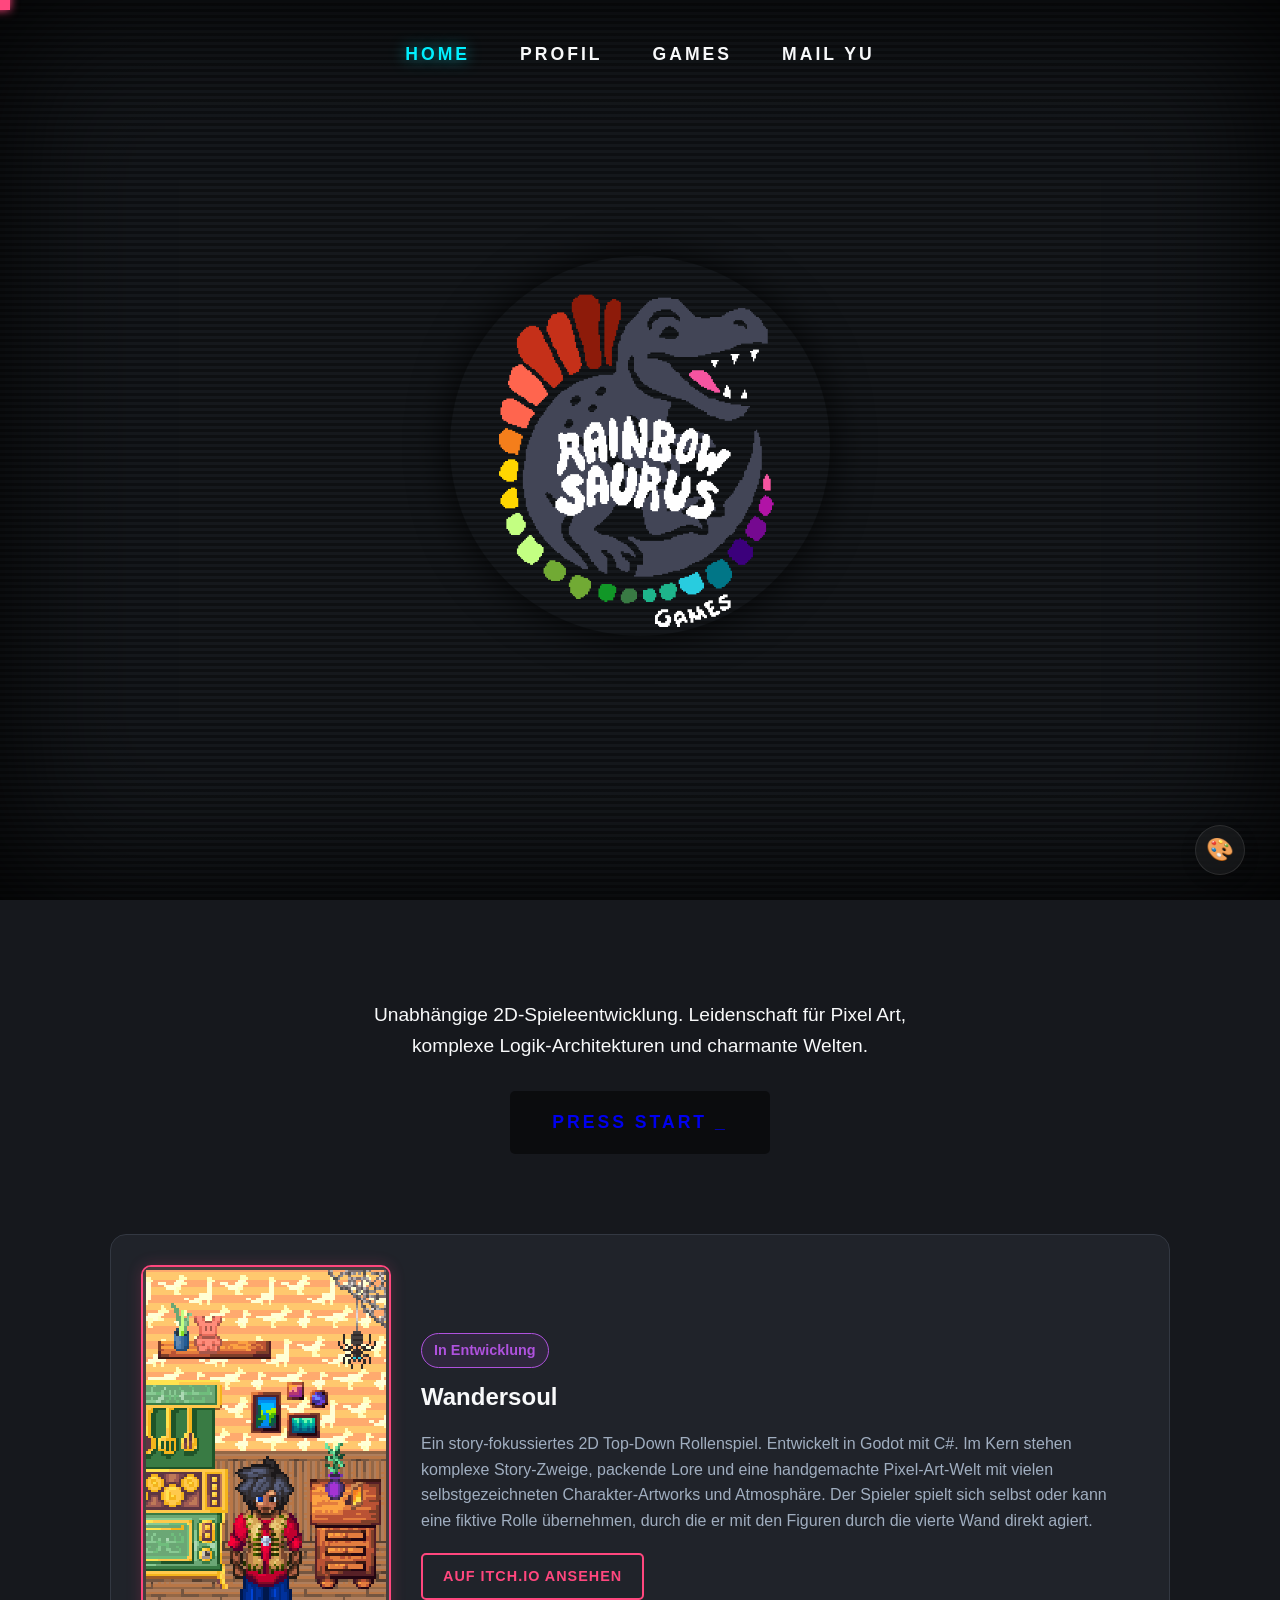
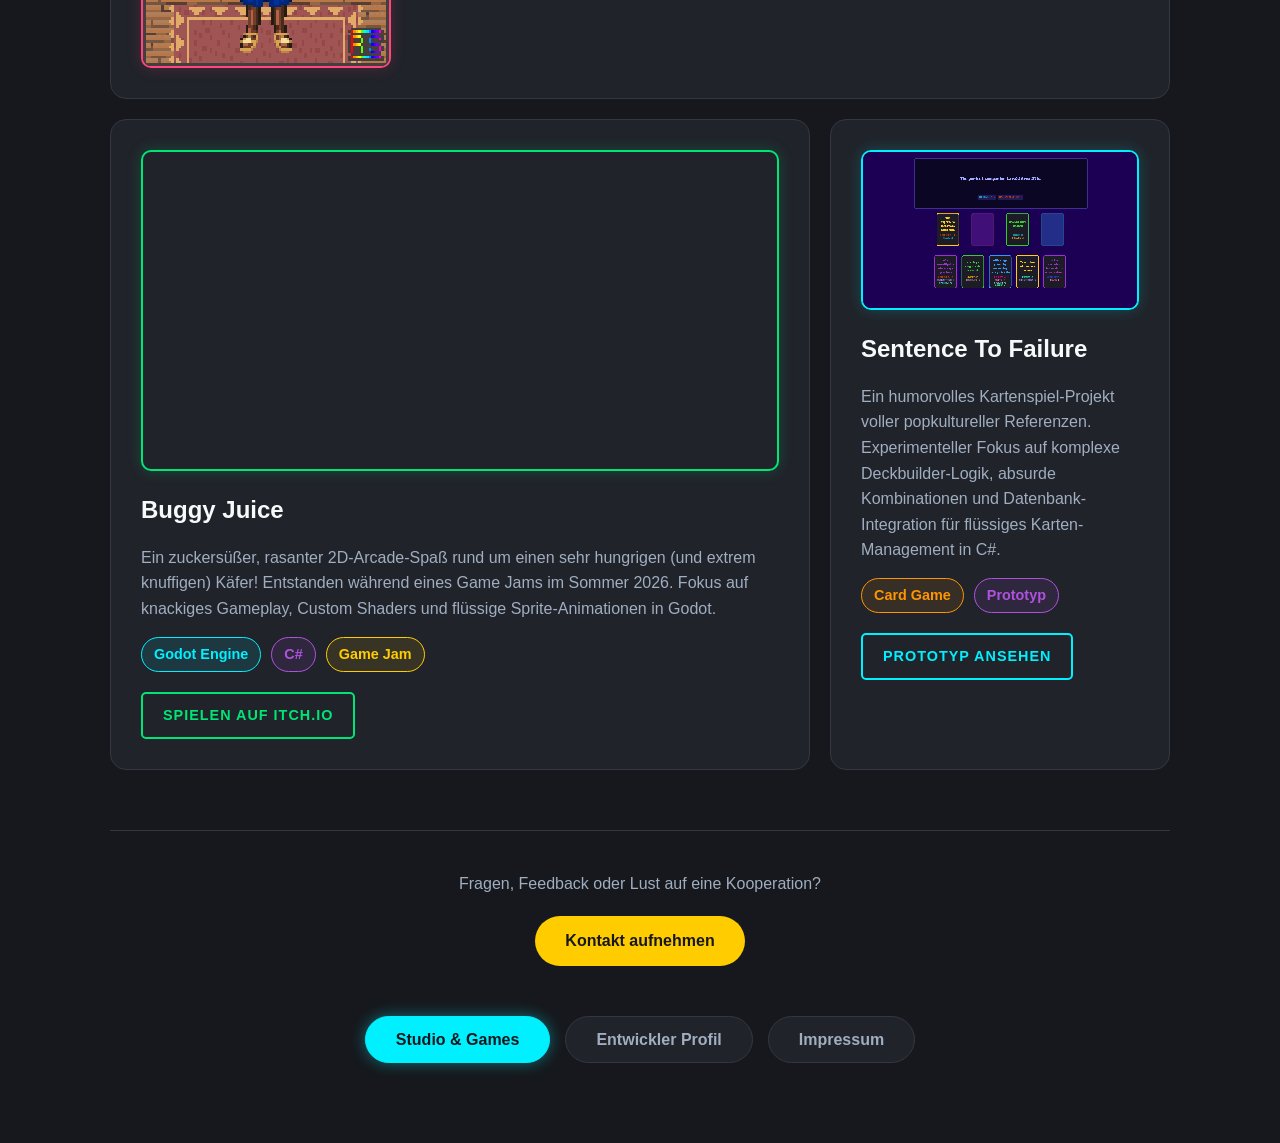
==== index.html @ 2bf00142 "Update index.html" ====
<!DOCTYPE html>
<html lang="de">
<head>
    <meta charset="UTF-8">
    <meta name="viewport" content="width=device-width, initial-scale=1.0">
    <title>Rainbowsaurus Games | Indie Game Studio & Pixel Art RPGs</title>
    <meta name="description" content="Entdecke Rainbowsaurus Games – ein unabhängiges Indie-Game-Studio mit Fokus auf Godot, C#, atmosphärische Pixel-Art und das 2D-Rollenspiel Wandersoul.">
    <meta name="google-site-verification" content="google-site-verification=RTpRKqdhZVk2YWy2exUzlrP7iewX-W0zW5m9p5V91Ak">
    <meta property="og:title" content="Rainbowsaurus Games | Indie Game Studio">
    <meta property="og:description" content="Entdecke Indie-Spiele in Godot, Pixel Art und C# von Rainbowsaurus Games.">
    <meta property="og:image" content="https://rainbowsaurusgames.github.io/Rainbowsaurus-Games-Website/graphics/RainbowsaurusLogoSep25.gif">
    <meta property="og:url" content="https://rainbowsaurusgames.github.io/Rainbowsaurus-Games-Website/index.html">
    <meta property="og:type" content="website">
    <link rel="stylesheet" href="style.css">
</head>
<body>
    <div id="bg-grid"></div>
    <div id="bg-grid-glow"></div>
    <canvas id="pixelCanvas"></canvas>

    <nav class="top-nav">
        <a href="index.html" class="nav-cyan active">HOME</a>
        <a href="about.html" class="nav-pink">PROFIL</a>
        <a href="https://itch.io" target="_blank" class="nav-yellow">GAMES</a>
        <a href="mailto:yuabendroth@gmail.com" class="nav-green">MAIL YU</a>
    </nav>

    <header class="studio-hero-full">
        <video autoplay loop muted playsinline class="studio-bg-video">
            <source src="graphics/PulsierenderRegenbogenKreis.mp4" type="video/mp4">
        </video>

        <div class="studio-vignette"></div>
        <div class="crt-overlay"></div>

        <div class="studio-hero-content">
            <div class="logo-wrapper">
                <img src="graphics/RainbowsaurusLogoSep25.gif" alt="Rainbowsaurus Games Logo" class="studio-logo-centered">
                <div class="pixel-speech-bubble" id="dino-bubble"></div>
            </div>
        </div>
    </header>

    <div class="portfolio-container">
        <div class="intro-section slide-hidden">
            <h1 style="display: none;">Rainbowsaurus Games</h1>
            <p class="studio-tagline">Unabhängige 2D-Spieleentwicklung. Leidenschaft für Pixel Art, komplexe Logik-Architekturen und charmante Welten.</p>
            <a href="https://itch.io" target="_blank" class="press-start-btn">
                <span>Press Start</span>
                <span class="cursor-blink">_</span>
            </a>
        </div>

        <main class="bento-grid">
            <section class="card large-card slide-hidden">
                <a href="https://itch.io" target="_blank" class="hover-scale" style="flex-shrink: 0; display: flex; justify-content: center; width: 100%; max-width: 250px;">
                    <img src="graphics/Möbelmockup.png" alt="Wandersoul Zimmer Mockup" style="width: 100%; height: auto; border: 2px solid var(--accent-pink); border-radius: 10px; image-rendering: pixelated; box-shadow: 0 0 15px rgba(255, 71, 126, 0.2);">
                </a>
                <div class="project-info">
                    <span class="badge badge-csharp" style="margin-bottom: 10px; display: inline-block;">In Entwicklung</span>
                    <h2>Wandersoul</h2>
                    <p>Ein story-fokussiertes 2D Top-Down Rollenspiel. Entwickelt in Godot mit C#. Im Kern stehen komplexe Story-Zweige, packende Lore und eine handgemachte Pixel-Art-Welt mit vielen selbstgezeichneten Charakter-Artworks und Atmosphäre. Der Spieler spielt sich selbst oder kann eine fiktive Rolle übernehmen, durch die er mit den Figuren durch die vierte Wand direkt agiert.</p>
                    <a href="https://itch.io" target="_blank" class="project-btn btn-pink">Auf itch.io ansehen</a>
                </div>
            </section>

            <section class="card wide-card slide-hidden">
                <a href="https://itch.io" target="_blank" class="hover-scale" style="width: 100%; display: block; overflow: hidden; margin-bottom: 20px; border-radius: 10px; border: 2px solid var(--accent-green); box-shadow: 0 0 15px rgba(0, 230, 118, 0.2);">
                    <video autoplay loop muted playsinline style="width: 100%; height: auto; display: block; image-rendering: pixelated; pointer-events: none;">
                        <source src="graphics/BuggyJuice.mp4" type="video/mp4">
                    </video>
                </a>
                <div style="display: flex; justify-content: space-between; align-items: flex-start;">
                    <div>
                        <h2>Buggy Juice</h2>
                        <p>Ein zuckersüßer, rasanter 2D-Arcade-Spaß rund um einen sehr hungrigen (und extrem knuffigen) Käfer! Entstanden während eines Game Jams im Sommer 2026. Fokus auf knackiges Gameplay, Custom Shaders und flüssige Sprite-Animationen in Godot.</p>
                        <div class="badge-container" style="margin-top: 15px;">
                            <span class="badge badge-godot">Godot Engine</span>
                            <span class="badge badge-csharp">C#</span>
                            <span class="badge badge-python" style="color: var(--accent-yellow); border-color: var(--accent-yellow);">Game Jam</span>
                        </div>
                        <a href="https://itch.io" target="_blank" class="project-btn btn-green">Spielen auf itch.io</a>
                    </div>
                </div>
            </section>

            <section class="card square-card slide-hidden-right">
                <a href="https://itch.io" target="_blank" class="hover-scale" style="width: 100%; display: block; height: 160px; overflow: hidden; margin-bottom: 20px; border-radius: 10px; border: 2px solid var(--accent-cyan); box-shadow: 0 0 15px rgba(0, 240, 255, 0.2);">
                    <img src="graphics/SentenceToFailure.png" alt="Sentence To Failure Gameplay UI mit Neon-Karten" style="width: 100%; height: 100%; object-fit: cover; object-position: top; image-rendering: pixelated; display: block;">
                </a>
                <h2>Sentence To Failure</h2>
                <p>Ein humorvolles Kartenspiel-Projekt voller popkultureller Referenzen. Experimenteller Fokus auf komplexe Deckbuilder-Logik, absurde Kombinationen und Datenbank-Integration für flüssiges Karten-Management in C#.</p>
                <div class="badge-container" style="margin-top: 15px;">
                    <span class="badge badge-sql">Card Game</span>
                    <span class="badge badge-csharp">Prototyp</span>
                </div>
                <a href="https://itch.io" target="_blank" class="project-btn btn-cyan">Prototyp ansehen</a>
            </section>
        </main>

        <footer class="minimal-footer">
            <p>Fragen, Feedback oder Lust auf eine Kooperation?</p>
            <a href="mailto:yuabendroth@gmail.com" class="contact-button">Kontakt aufnehmen</a>
            <nav class="footer-nav slide-hidden">
                <a href="index.html" class="nav-tab tab-cyan active">Studio & Games</a>
                <a href="about.html" class="nav-tab tab-pink">Entwickler Profil</a>
                <a href="impressum.html" class="nav-tab tab-yellow">Impressum</a>
            </nav>
        </footer>
    </div>

    <!-- Schwebende Pixel-Tiere -->
    <div class="floating-pixel-container">
        <div class="pixel-shape bug"></div>
        <div class="pixel-shape cat"></div>
        <div class="pixel-shape heart"></div>
        <div class="pixel-shape pokeball"></div>
        <div class="pixel-shape pikachu"></div>
        <div class="pixel-shape triforce"></div>
        <div class="pixel-shape strawberry"></div>
        <div class="pixel-shape boba"></div>
    </div>

    <!-- Interaktiver Glas-Button für Canvas-Tools -->
    <div class="canvas-glass-container">
        <input type="checkbox" id="toggle-hint" class="hint-checkbox">
        <div class="glass-panel">
            <p><strong>Linksklick:</strong> Pixel malen</p>
            <p><strong>Rechtsklick:</strong> Pixel löschen</p>
            <hr class="panel-divider">
            <button id="clear-canvas-btn" class="clear-btn">🗑️ Leinwand leeren</button>
        </div>
        <label for="toggle-hint" class="glass-button" title="Zeichen-Tools öffnen">🎨</label>
    </div>

    <script src="script.js"></script>
</body>
</html>
---- style.css ----
/* --- 1. VARIABLEN --- */
:root {
    --bg-main: #16181D;
    --bg-card: #20232A;
    --bg-hover: #2A2E37;
    --text-main: #F8F9FA;
    --text-muted: #A0AEC0;
    --border-color: #333842;
    --accent-red: #FF3B30;
    --accent-orange: #FF9500;
    --accent-yellow: #FFCC00;
    --accent-green: #00E676;
    --accent-cyan: #00F0FF;
    --accent-petrol: #00A896;
    --accent-purple: #AF52DE;
    --accent-pink: #FF477E;
}

/* --- 2. GRUNDLAGEN --- */
* {
    margin: 0;
    padding: 0;
    box-sizing: border-box;
}

body {
    background-color: var(--bg-main);
    color: var(--text-main);
    font-family: 'Segoe UI', Tahoma, Geneva, Verdana, sans-serif;
    line-height: 1.6;
    overflow-x: hidden;
}

/* --- 3. HINTERGRUND-RASTER & TASCHENLAMPE --- */
#bg-grid, #bg-grid-glow {
    position: fixed;
    top: 0;
    left: 0;
    width: 100vw;
    height: 100vh;
    z-index: -2;
    background-image: linear-gradient(to right, rgba(255, 255, 255, 0.03) 1px, transparent 1px), linear-gradient(to bottom, rgba(255, 255, 255, 0.03) 1px, transparent 1px);
    background-size: 20px 20px;
}

#bg-grid-glow {
    z-index: -1;
    background-image: linear-gradient(to right, rgba(0, 240, 255, 0.3) 1px, transparent 1px), linear-gradient(to bottom, rgba(0, 240, 255, 0.3) 1px, transparent 1px);
    mask-image: radial-gradient(circle 200px at var(--mouse-x, -100%) var(--mouse-y, -100%), black 0%, transparent 100%);
    -webkit-mask-image: radial-gradient(circle 200px at var(--mouse-x, -100%) var(--mouse-y, -100%), black 0%, transparent 100%);
}

#pixelCanvas {
    position: fixed;
    top: 0;
    left: 0;
    width: 100vw;
    height: 100vh;
    z-index: 0;
    pointer-events: none;
}

/* --- 4. TOP NAVIGATION (Für beide Seiten) --- */
.top-nav {
    position: absolute;
    top: 40px;
    left: 0;
    width: 100%;
    display: flex;
    justify-content: center;
    gap: 50px;
    z-index: 100;
}

.top-nav-about {
    display: flex;
    justify-content: flex-start;
    padding-left: 80px;
    gap: 50px;
    margin-bottom: 50px;
}

    .top-nav a, .top-nav-about a {
        color: var(--text-main);
        text-decoration: none;
        font-weight: bold;
        letter-spacing: 3px;
        font-size: 1.1rem;
        text-transform: uppercase;
        transition: color 0.3s ease, text-shadow 0.3s ease;
    }

        .top-nav a.nav-cyan:hover, .top-nav a.nav-cyan.active, .top-nav-about a.nav-cyan:hover, .top-nav-about a.nav-cyan.active {
            color: var(--accent-cyan);
            text-shadow: 0 0 15px rgba(0, 240, 255, 0.6);
        }

        .top-nav a.nav-pink:hover, .top-nav a.nav-pink.active, .top-nav-about a.nav-pink:hover, .top-nav-about a.nav-pink.active {
            color: var(--accent-pink);
            text-shadow: 0 0 15px rgba(255, 71, 126, 0.6);
        }

        .top-nav a.nav-yellow:hover, .top-nav a.nav-yellow.active, .top-nav-about a.nav-yellow:hover, .top-nav-about a.nav-yellow.active {
            color: var(--accent-yellow);
            text-shadow: 0 0 15px rgba(255, 204, 0, 0.6);
        }

        .top-nav a.nav-green:hover, .top-nav a.nav-green.active, .top-nav-about a.nav-green:hover, .top-nav-about a.nav-green.active {
            color: var(--accent-green);
            text-shadow: 0 0 15px rgba(0, 230, 118, 0.6);
        }

/* --- 5. STUDIO STARTSEITE --- */
.studio-hero-full {
    position: relative;
    width: 100vw;
    height: 100vh;
    display: flex;
    justify-content: center;
    align-items: center;
    overflow: hidden;
    background-color: var(--bg-main);
    z-index: 5;
}

.studio-bg-video {
    position: absolute;
    top: 0;
    left: 0;
    width: 100%;
    height: 100%;
    object-fit: cover;
    z-index: 0;
    opacity: 0.3;
}

.studio-vignette {
    position: absolute;
    top: 0;
    left: 0;
    width: 100%;
    height: 100%;
    background: rgba(22, 24, 29, 0.3);
    box-shadow: inset 0 0 150px rgba(0,0,0, 1);
    pointer-events: none;
    z-index: 1;
}

.crt-overlay {
    position: absolute;
    top: 0;
    left: 0;
    width: 100%;
    height: 100%;
    background: repeating-linear-gradient(0deg, rgba(0, 0, 0, 0.35), rgba(0, 0, 0, 0.35) 3px, transparent 3px, transparent 6px);
    pointer-events: none;
    z-index: 1;
}

.studio-hero-content {
    position: relative;
    z-index: 2;
    display: flex;
    justify-content: center;
    align-items: center;
    width: 100%;
}

.logo-wrapper {
    position: relative;
    display: inline-block;
}

.studio-logo-centered {
    max-width: 380px;
    width: 100%;
    border-radius: 50%;
    box-shadow: 0 0 40px rgba(0,0,0,0.8);
    transition: transform 0.4s ease;
}

    .studio-logo-centered:hover {
        transform: scale(1.05);
    }

/* SPRECHBLASE */
.pixel-speech-bubble {
    position: absolute;
    top: 20px;
    right: -60px;
    background-color: var(--text-main);
    color: var(--bg-main);
    font-family: 'Courier New', Courier, monospace;
    font-weight: bold;
    font-size: 1.4rem;
    padding: 10px 15px;
    border: 4px solid var(--text-main);
    box-shadow: 6px 6px 0px rgba(0, 0, 0, 0.5);
    z-index: 10;
    transform-origin: bottom left;
    white-space: pre-line;
    text-align: center;
    opacity: 0;
    transform: scale(0);
}

    .pixel-speech-bubble::after {
        content: '';
        position: absolute;
        bottom: -16px;
        left: 20px;
        width: 0;
        height: 0;
        border-left: 16px solid var(--text-main);
        border-bottom: 16px solid transparent;
    }

    .pixel-speech-bubble.show-bubble {
        animation: bubblePop 0.4s cubic-bezier(0.175, 0.885, 0.32, 1.275) forwards, floatBubble 3s ease-in-out infinite 0.4s;
    }

@keyframes bubblePop {
    0% {
        transform: scale(0);
        opacity: 0;
    }

    100% {
        transform: scale(1);
        opacity: 1;
    }
}

@keyframes floatBubble {
    0%, 100% {
        transform: translateY(0);
    }

    50% {
        transform: translateY(-8px);
    }
}

.intro-section {
    display: flex;
    flex-direction: column;
    align-items: center;
    text-align: center;
    margin: 60px 0 80px;
}

.studio-tagline {
    color: var(--text-main);
    font-size: 1.2rem;
    max-width: 600px;
    line-height: 1.6;
    margin-bottom: 30px;
}

@keyframes cycleColors {
    0% {
        color: var(--accent-cyan);
        border-color: var(--accent-cyan);
        box-shadow: 0 0 15px rgba(0, 240, 255, 0.4);
    }

    25% {
        color: var(--accent-pink);
        border-color: var(--accent-pink);
        box-shadow: 0 0 15px rgba(255, 71, 126, 0.4);
    }

    50% {
        color: var(--accent-yellow);
        border-color: var(--accent-yellow);
        box-shadow: 0 0 15px rgba(255, 204, 0, 0.4);
    }

    75% {
        color: var(--accent-green);
        border-color: var(--accent-green);
        box-shadow: 0 0 15px rgba(0, 230, 118, 0.4);
    }

    100% {
        color: var(--accent-cyan);
        border-color: var(--accent-cyan);
        box-shadow: 0 0 15px rgba(0, 240, 255, 0.4);
    }
}

.press-start-btn {
    display: inline-block;
    background-color: rgba(0, 0, 0, 0.5);
    text-transform: uppercase;
    letter-spacing: 3px;
    font-weight: bold;
    padding: 15px 40px;
    font-size: 1.1rem;
    text-decoration: none;
    border-radius: 5px;
    border: 2px solid transparent;
    transition: transform 0.3s ease, background-color 0.3s ease;
    animation: cycleColors 8s linear infinite;
}

    .press-start-btn:hover {
        background-color: rgba(255, 255, 255, 0.1);
        transform: scale(1.05);
    }

.cursor-blink {
    animation: blink 1s step-end infinite;
}

@keyframes blink {
    0%, 100% {
        opacity: 1;
    }

    50% {
        opacity: 0;
    }
}

/* --- 6. PROFIL STARTSEITE (about.html) --- */
.portfolio-container {
    max-width: 1100px;
    margin: 0 auto;
    padding: 40px 20px;
    position: relative;
    z-index: 10;
}

.hero-section {
    display: flex;
    justify-content: space-between;
    align-items: center;
    margin-bottom: 60px;
    gap: 40px;
}

.hero-text h1 {
    font-size: 3.5rem;
    line-height: 1.1;
    margin: 10px 0 20px;
}

.hero-text p {
    color: var(--text-muted);
    font-size: 1.2rem;
    max-width: 500px;
}

.accent-tag {
    color: var(--accent-pink);
    font-weight: bold;
    text-transform: uppercase;
    letter-spacing: 2px;
    font-size: 0.9rem;
}

.profile-container {
    position: relative;
    width: 340px;
    height: 340px;
    display: flex;
    justify-content: center;
    align-items: center;
    margin-right: 20px;
}

.profile-image-wrapper {
    position: relative;
    width: 220px;
    height: 220px;
    border-radius: 50%;
    overflow: hidden;
    border: 4px solid var(--border-color);
    z-index: 2;
    transition: border-color 0.4s ease, box-shadow 0.4s ease;
}

.profile-container:hover .profile-image-wrapper {
    border-color: var(--accent-pink);
    box-shadow: 0 0 20px rgba(255, 71, 126, 0.4);
}

.profile-img {
    position: absolute;
    top: 0;
    left: 0;
    width: 100%;
    height: 100%;
    object-fit: cover;
    transition: opacity 0.4s ease-in-out;
}

.img-hover {
    opacity: 0;
}

.profile-container:hover .img-default {
    opacity: 0;
}

.profile-container:hover .img-hover {
    opacity: 1;
}

.pixel-ring {
    position: absolute;
    top: 50%;
    left: 50%;
    width: 0;
    height: 0;
    z-index: 1;
}

.inner-ring {
    animation: spin 15s linear infinite;
}

.outer-ring {
    animation: spin 25s linear infinite reverse;
}

.r-pixel {
    position: absolute;
    width: 16px;
    height: 16px;
    margin-top: -8px;
    margin-left: -8px;
}

    .r-pixel:nth-child(8n+1) {
        background-color: var(--accent-red);
        box-shadow: 0 0 10px var(--accent-red);
    }

    .r-pixel:nth-child(8n+2) {
        background-color: var(--accent-orange);
        box-shadow: 0 0 10px var(--accent-orange);
    }

    .r-pixel:nth-child(8n+3) {
        background-color: var(--accent-yellow);
        box-shadow: 0 0 10px var(--accent-yellow);
    }

    .r-pixel:nth-child(8n+4) {
        background-color: var(--accent-green);
        box-shadow: 0 0 10px var(--accent-green);
    }

    .r-pixel:nth-child(8n+5) {
        background-color: var(--accent-cyan);
        box-shadow: 0 0 10px var(--accent-cyan);
    }

    .r-pixel:nth-child(8n+6) {
        background-color: var(--accent-petrol);
        box-shadow: 0 0 10px var(--accent-petrol);
    }

    .r-pixel:nth-child(8n+7) {
        background-color: var(--accent-purple);
        box-shadow: 0 0 10px var(--accent-purple);
    }

    .r-pixel:nth-child(8n+8) {
        background-color: var(--accent-pink);
        box-shadow: 0 0 10px var(--accent-pink);
    }

.inner-ring .r-pixel {
    transform: rotate(calc(var(--i) * 20deg)) translateY(-135px) rotate(180deg);
}

.outer-ring .r-pixel {
    transform: rotate(calc(var(--i) * 15deg)) translateY(-165px) rotate(180deg);
}

@keyframes spin {
    0% {
        transform: rotate(0deg);
    }

    100% {
        transform: rotate(360deg);
    }
}

/* --- 7. BENTO GRID & BILD-HOVER --- */
.bento-grid {
    display: grid;
    grid-template-columns: repeat(3, 1fr);
    gap: 20px;
    margin-bottom: 60px;
}

.hover-scale {
    display: block;
    transition: transform 0.3s ease;
}

    .hover-scale:hover {
        transform: scale(1.02);
    }

.card {
    background-color: var(--bg-card);
    border: 1px solid var(--border-color);
    border-radius: 16px;
    padding: 30px;
    transition: all 0.3s ease;
}

    .card:hover {
        background-color: var(--bg-hover);
        transform: translateY(-5px);
        border-color: var(--accent-green);
        box-shadow: 0 10px 20px rgba(0, 0, 0, 0.2);
    }

    .card h2 {
        font-size: 1.5rem;
        margin-bottom: 15px;
    }

    .card p {
        color: var(--text-muted);
    }

.wide-card {
    grid-column: span 2;
}

.square-card {
    grid-column: span 1;
}

.large-card {
    grid-column: span 3;
    display: flex;
    gap: 30px;
    align-items: center;
}

.badge-container {
    display: flex;
    flex-wrap: wrap;
    gap: 10px;
}

.badge {
    padding: 5px 12px;
    border-radius: 20px;
    font-size: 0.9rem;
    font-weight: bold;
    border: 1px solid;
}

.badge-godot {
    color: var(--accent-cyan);
    border-color: var(--accent-cyan);
    background-color: rgba(0, 240, 255, 0.1);
}

.badge-csharp {
    color: var(--accent-purple);
    border-color: var(--accent-purple);
    background-color: rgba(175, 82, 222, 0.1);
}

.badge-python {
    color: var(--accent-yellow);
    border-color: var(--accent-yellow);
    background-color: rgba(255, 204, 0, 0.1);
}

.badge-sql {
    color: var(--accent-orange);
    border-color: var(--accent-orange);
    background-color: rgba(255, 149, 0, 0.1);
}

.badge-html {
    color: var(--accent-red);
    border-color: var(--accent-red);
    background-color: rgba(255, 59, 48, 0.1);
}

/* --- 8. PROJECT ARCADE BUTTONS --- */
.project-btn {
    display: inline-block;
    margin-top: 20px;
    padding: 10px 20px;
    background-color: transparent;
    font-weight: bold;
    text-decoration: none;
    text-transform: uppercase;
    letter-spacing: 1px;
    font-size: 0.9rem;
    border-radius: 5px;
    transition: all 0.3s ease;
}

.btn-pink {
    border: 2px solid var(--accent-pink);
    color: var(--accent-pink);
}

    .btn-pink:hover {
        background-color: var(--accent-pink);
        color: var(--bg-main);
        box-shadow: 0 0 15px rgba(255, 71, 126, 0.6);
    }

.btn-green {
    border: 2px solid var(--accent-green);
    color: var(--accent-green);
}

    .btn-green:hover {
        background-color: var(--accent-green);
        color: var(--bg-main);
        box-shadow: 0 0 15px rgba(0, 230, 118, 0.6);
    }

.btn-cyan {
    border: 2px solid var(--accent-cyan);
    color: var(--accent-cyan);
}

    .btn-cyan:hover {
        background-color: var(--accent-cyan);
        color: var(--bg-main);
        box-shadow: 0 0 15px rgba(0, 240, 255, 0.6);
    }

/* --- 9. STATS-REIHE --- */
.stats-row {
    display: grid;
    grid-template-columns: repeat(3, 1fr);
    gap: 20px;
    margin-bottom: 80px;
}

    .stats-row .stat-item {
        background-color: var(--bg-card);
        border: 1px solid var(--border-color);
        border-radius: 16px;
        padding: 40px 20px;
        text-align: center;
        transition: all 0.3s ease;
    }

        .stats-row .stat-item:hover {
            transform: translateY(-5px);
            border-color: var(--accent-pink);
            box-shadow: 0 10px 20px rgba(0, 0, 0, 0.2);
        }

.stat-number {
    display: block;
    font-size: 4rem;
    font-weight: bold;
    line-height: 1;
}

.stats-row .stat-item:nth-child(1) .stat-number {
    color: var(--accent-pink);
    text-shadow: 0 0 20px rgba(255, 71, 126, 0.4);
}

.stats-row .stat-item:nth-child(2) .stat-number {
    color: var(--accent-yellow);
    text-shadow: 0 0 20px rgba(255, 204, 0, 0.4);
}

.stats-row .stat-item:nth-child(3) .stat-number {
    color: var(--accent-cyan);
    text-shadow: 0 0 20px rgba(0, 240, 255, 0.4);
}

.stat-label {
    color: var(--text-muted);
    font-size: 0.9rem;
    text-transform: uppercase;
    letter-spacing: 2px;
    margin-top: 10px;
    display: block;
}

/* --- 10. INTERAKTIVER LEBENSLAUF --- */
.journey-section {
    margin-bottom: 80px;
}

.journey-container {
    position: relative;
    padding-left: 240px;
    margin-top: 40px;
}

.journey-line-bg {
    position: absolute;
    left: 190px;
    top: 10px;
    bottom: 10px;
    width: 4px;
    background-color: var(--border-color);
    border-radius: 2px;
}

.journey-line-progress {
    position: absolute;
    left: 190px;
    top: 10px;
    width: 4px;
    background-color: var(--accent-cyan);
    border-radius: 2px;
    height: 0%;
    z-index: 1;
    box-shadow: 0 0 15px var(--accent-cyan);
}

.journey-item {
    position: relative;
    margin-bottom: 45px;
}

    .journey-item:last-child {
        margin-bottom: 0;
    }

    .journey-item::before {
        content: "";
        position: absolute;
        left: -58px;
        top: 35px;
        width: 20px;
        height: 20px;
        background-color: var(--bg-main);
        border: 2px solid var(--border-color);
        z-index: 2;
        transition: all 0.4s cubic-bezier(0.2, 0.8, 0.2, 1);
    }

    .journey-item.active-station::before {
        background-color: var(--accent-cyan);
        border-color: var(--accent-cyan);
        box-shadow: 0 0 15px var(--accent-cyan);
        transform: scale(1.3) rotate(90deg);
    }

.journey-year-container {
    position: absolute;
    left: -240px;
    top: 0;
    bottom: 0;
    width: 170px;
}

.journey-year {
    position: sticky;
    top: 150px;
    text-align: right;
    font-weight: bold;
    color: var(--text-muted);
    font-size: 1.6rem;
    line-height: 1.2;
    letter-spacing: 1px;
    transition: color 0.4s ease, transform 0.4s ease;
}

.journey-content-wrapper {
    display: flex;
    flex-direction: column;
    background-color: var(--bg-card);
    border: 1px solid var(--border-color);
    border-radius: 12px;
    overflow: hidden;
    max-width: 600px;
    transform: scale(0.8);
    opacity: 0.4;
    transform-origin: left center;
    transition: all 0.6s cubic-bezier(0.2, 0.8, 0.2, 1);
}

.journey-item.active-station .journey-content-wrapper {
    transform: scale(1);
    opacity: 1;
    border-color: var(--accent-cyan);
    box-shadow: 0 10px 30px rgba(0, 240, 255, 0.15);
}

.journey-item.active-station .journey-year {
    color: var(--accent-cyan);
    transform: scale(1.15);
    transform-origin: right center;
}

.journey-image {
    width: 100%;
    height: 160px;
    background-color: #1a1a1a;
    border-bottom: 1px dashed var(--border-color);
    display: flex;
    align-items: center;
    justify-content: center;
    color: var(--text-muted);
}

    .journey-image img {
        width: 100%;
        height: 100%;
        object-fit: cover;
    }

.journey-text {
    padding: 20px 25px;
}

    .journey-text h3 {
        font-size: 1.15rem;
        margin-bottom: 5px;
        color: var(--text-main);
        transition: color 0.3s ease;
    }

.journey-item:hover .journey-text h3 {
    color: var(--accent-cyan);
}

.journey-text p {
    font-size: 0.9rem;
    color: var(--text-muted);
}

/* --- 11. MINI-COLLAGE --- */
.collage-header {
    display: grid;
    grid-template-columns: 1fr 1.5fr;
    grid-template-rows: 1fr 1fr;
    gap: 4px;
    padding: 4px;
    background-color: var(--bg-main);
    aspect-ratio: 21 / 9;
    border-bottom: 1px solid var(--border-color);
    height: auto;
}

.collage-item {
    width: 100%;
    height: 100%;
    overflow: hidden;
    border-radius: 6px;
}

    .collage-item img {
        width: 100%;
        height: 100%;
        object-fit: cover;
        object-position: center center;
        transition: transform 0.4s ease;
    }

    .collage-item:hover img {
        transform: scale(1.08);
    }

.portrait {
    grid-column: 1;
    grid-row: 1 / span 2;
}

.landscape-top {
    grid-column: 2;
    grid-row: 1;
}

.landscape-bottom {
    grid-column: 2;
    grid-row: 2;
}

.collage-reversed {
    grid-template-columns: 1.5fr 1fr;
}

    .collage-reversed .portrait {
        grid-column: 2;
    }

    .collage-reversed .landscape-top, .collage-reversed .landscape-bottom {
        grid-column: 1;
    }

/* --- 12. TEXT & FARBIGE FOOTER BUTTONS --- */
.minimal-footer {
    text-align: center;
    padding: 40px 0;
    border-top: 1px solid var(--border-color);
}

    .minimal-footer p {
        color: var(--text-muted);
        margin-bottom: 20px;
    }

.contact-button {
    display: inline-block;
    background-color: var(--accent-yellow);
    color: var(--bg-main);
    text-decoration: none;
    padding: 12px 30px;
    border-radius: 30px;
    font-weight: bold;
    transition: all 0.3s ease;
}

    .contact-button:hover {
        background-color: #ffd633;
        box-shadow: 0 0 15px rgba(255, 204, 0, 0.6);
        transform: translateY(-2px);
    }

.footer-nav {
    display: flex;
    justify-content: center;
    gap: 15px;
    margin-top: 50px;
}

.nav-tab {
    padding: 10px 30px;
    background-color: var(--bg-card);
    color: var(--text-muted);
    text-decoration: none;
    font-weight: bold;
    font-size: 1rem;
    border-radius: 40px;
    border: 1px solid var(--border-color);
    transition: all 0.3s ease;
}

    .nav-tab:hover {
        transform: translateY(-2px);
        color: var(--text-main);
    }

.tab-cyan:hover, .tab-cyan.active {
    background-color: var(--accent-cyan);
    border-color: var(--accent-cyan);
    color: var(--bg-main);
    box-shadow: 0 0 15px rgba(0, 240, 255, 0.4);
}

.tab-pink:hover, .tab-pink.active {
    background-color: var(--accent-pink);
    border-color: var(--accent-pink);
    color: var(--text-main);
    box-shadow: 0 0 15px rgba(255, 71, 126, 0.4);
}

.tab-yellow:hover, .tab-yellow.active {
    background-color: var(--accent-yellow);
    border-color: var(--accent-yellow);
    color: var(--bg-main);
    box-shadow: 0 0 15px rgba(255, 204, 0, 0.4);
}

/* --- 13. SCROLL ANIMATIONEN --- */
.slide-hidden {
    opacity: 0;
    transform: translateY(40px);
    transition: all 0.8s cubic-bezier(0.2, 0.8, 0.2, 1);
}

.slide-hidden-right {
    opacity: 0;
    transform: translateX(50px);
    transition: all 0.8s cubic-bezier(0.2, 0.8, 0.2, 1);
}

.slide-show {
    opacity: 1;
    transform: translateY(0) translateX(0);
}

/* --- 14. ARTWORK SLIDESHOW --- */
.slideshow-container {
    position: relative;
    width: 400px;
    height: 260px;
    border: 2px dashed;
    border-radius: 10px;
    overflow: hidden;
    background-color: #1a1a1a;
    flex-shrink: 0;
    transition: border-color 1.5s ease-in-out, box-shadow 1.5s ease-in-out;
}

.slide {
    position: absolute;
    top: 0;
    left: 0;
    width: 100%;
    height: 100%;
    object-fit: cover;
    opacity: 0;
    transition: opacity 1.5s ease-in-out;
}

    .slide.active-slide {
        opacity: 1;
    }

/* --- 15. SCHWEBENDE PIXEL-SYMBOLE --- */
.floating-pixel-container {
    position: fixed;
    top: 0;
    left: 0;
    width: 100vw;
    height: 100vh;
    z-index: 1;
    pointer-events: none;
}

.pixel-shape {
    position: absolute;
    width: 20px;
    height: 20px;
    background-color: transparent;
    opacity: 0.4;
}

.bug {
    animation: stepRight 70s steps(150) infinite;
    left: -200px;
    box-shadow: 20px 0 0 var(--accent-green), 60px 0 0 var(--accent-green), 0 20px 0 var(--accent-green), 20px 20px 0 var(--accent-green), 40px 20px 0 var(--accent-green), 60px 20px 0 var(--accent-green), 80px 20px 0 var(--accent-green), 0 40px 0 var(--accent-green), 40px 40px 0 var(--accent-green), 80px 40px 0 var(--accent-green), 0 60px 0 var(--accent-green), 20px 60px 0 var(--accent-green), 40px 60px 0 var(--accent-green), 60px 60px 0 var(--accent-green), 80px 60px 0 var(--accent-green), 0 80px 0 var(--accent-green), 80px 80px 0 var(--accent-green);
}

.cat {
    animation: stepLeft 85s steps(150) infinite 15s;
    right: -200px;
    box-shadow: 0 0 0 var(--accent-orange), 80px 0 0 var(--accent-orange), 0 20px 0 var(--accent-orange), 20px 20px 0 var(--accent-orange), 40px 20px 0 var(--accent-orange), 60px 20px 0 var(--accent-orange), 80px 20px 0 var(--accent-orange), 0 40px 0 var(--accent-orange), 40px 40px 0 var(--accent-orange), 80px 40px 0 var(--accent-orange), 20px 60px 0 var(--accent-orange), 40px 60px 0 var(--accent-orange), 60px 60px 0 var(--accent-orange);
}

.heart {
    animation: stepRight 90s steps(150) infinite 25s;
    left: -200px;
    box-shadow: 20px 0 0 var(--accent-pink), 60px 0 0 var(--accent-pink), 0 20px 0 var(--accent-pink), 20px 20px 0 var(--accent-pink), 40px 20px 0 var(--accent-pink), 60px 20px 0 var(--accent-pink), 80px 20px 0 var(--accent-pink), 0 40px 0 var(--accent-pink), 20px 40px 0 var(--accent-pink), 40px 40px 0 var(--accent-pink), 60px 40px 0 var(--accent-pink), 80px 40px 0 var(--accent-pink), 20px 60px 0 var(--accent-pink), 40px 60px 0 var(--accent-pink), 60px 60px 0 var(--accent-pink), 40px 80px 0 var(--accent-pink);
}

.pokeball {
    animation: stepLeft 80s steps(150) infinite 5s;
    right: -200px;
    box-shadow: 40px 0 0 var(--border-color), 60px 0 0 var(--border-color), 80px 0 0 var(--border-color), 20px 20px 0 var(--border-color), 40px 20px 0 var(--accent-red), 60px 20px 0 var(--accent-red), 80px 20px 0 var(--accent-red), 100px 20px 0 var(--border-color), 0 40px 0 var(--border-color), 20px 40px 0 var(--accent-red), 40px 40px 0 var(--accent-red), 60px 40px 0 var(--accent-red), 80px 40px 0 var(--accent-red), 100px 40px 0 var(--accent-red), 120px 40px 0 var(--border-color), 0 60px 0 var(--border-color), 20px 60px 0 var(--border-color), 40px 60px 0 var(--border-color), 60px 60px 0 var(--text-main), 80px 60px 0 var(--border-color), 100px 60px 0 var(--border-color), 120px 60px 0 var(--border-color), 0 80px 0 var(--border-color), 20px 80px 0 var(--text-main), 40px 80px 0 var(--text-main), 60px 80px 0 var(--border-color), 80px 80px 0 var(--text-main), 100px 80px 0 var(--text-main), 120px 80px 0 var(--border-color), 20px 100px 0 var(--border-color), 40px 100px 0 var(--text-main), 60px 100px 0 var(--text-main), 80px 100px 0 var(--text-main), 100px 100px 0 var(--border-color), 40px 120px 0 var(--border-color), 60px 120px 0 var(--border-color), 80px 120px 0 var(--border-color);
}

.pikachu {
    animation: stepRight 100s steps(150) infinite 35s;
    left: -200px;
    box-shadow: 0 0 0 var(--border-color), 160px 0 0 var(--border-color), 0 20px 0 var(--accent-yellow), 20px 20px 0 var(--accent-yellow), 140px 20px 0 var(--accent-yellow), 160px 20px 0 var(--accent-yellow), 20px 40px 0 var(--accent-yellow), 40px 40px 0 var(--accent-yellow), 120px 40px 0 var(--accent-yellow), 140px 40px 0 var(--accent-yellow), 40px 60px 0 var(--accent-yellow), 60px 60px 0 var(--accent-yellow), 80px 60px 0 var(--accent-yellow), 100px 60px 0 var(--accent-yellow), 120px 60px 0 var(--accent-yellow), 20px 80px 0 var(--accent-yellow), 40px 80px 0 var(--border-color), 60px 80px 0 var(--accent-yellow), 80px 80px 0 var(--accent-yellow), 100px 80px 0 var(--accent-yellow), 120px 80px 0 var(--border-color), 140px 80px 0 var(--accent-yellow), 20px 100px 0 var(--accent-red), 40px 100px 0 var(--accent-yellow), 60px 100px 0 var(--accent-yellow), 80px 100px 0 var(--border-color), 100px 100px 0 var(--accent-yellow), 120px 100px 0 var(--accent-yellow), 140px 100px 0 var(--accent-red), 40px 120px 0 var(--accent-yellow), 60px 120px 0 var(--accent-yellow), 80px 120px 0 var(--accent-yellow), 100px 120px 0 var(--accent-yellow), 120px 120px 0 var(--accent-yellow);
}

.triforce {
    animation: stepLeft 95s steps(150) infinite 20s;
    right: -260px;
    box-shadow: 120px 0 0 var(--accent-yellow), 100px 20px 0 var(--accent-yellow), 120px 20px 0 var(--accent-yellow), 140px 20px 0 var(--accent-yellow), 80px 40px 0 var(--accent-yellow), 100px 40px 0 var(--accent-yellow), 120px 40px 0 var(--accent-yellow), 140px 40px 0 var(--accent-yellow), 160px 40px 0 var(--accent-yellow), 40px 60px 0 var(--accent-yellow), 60px 60px 0 var(--accent-yellow), 80px 60px 0 var(--accent-yellow), 160px 60px 0 var(--accent-yellow), 180px 60px 0 var(--accent-yellow), 200px 60px 0 var(--accent-yellow), 20px 80px 0 var(--accent-yellow), 40px 80px 0 var(--accent-yellow), 60px 80px 0 var(--accent-yellow), 80px 80px 0 var(--accent-yellow), 100px 80px 0 var(--accent-yellow), 140px 80px 0 var(--accent-yellow), 160px 80px 0 var(--accent-yellow), 180px 80px 0 var(--accent-yellow), 200px 80px 0 var(--accent-yellow), 220px 80px 0 var(--accent-yellow), 0 100px 0 var(--accent-yellow), 20px 100px 0 var(--accent-yellow), 40px 100px 0 var(--accent-yellow), 60px 100px 0 var(--accent-yellow), 80px 100px 0 var(--accent-yellow), 100px 100px 0 var(--accent-yellow), 120px 100px 0 var(--accent-yellow), 140px 100px 0 var(--accent-yellow), 160px 100px 0 var(--accent-yellow), 180px 100px 0 var(--accent-yellow), 200px 100px 0 var(--accent-yellow), 220px 100px 0 var(--accent-yellow), 240px 100px 0 var(--accent-yellow);
}

.strawberry {
    animation: stepRight 75s steps(150) infinite 10s;
    left: -200px;
    box-shadow: 40px 0 0 var(--accent-green), 80px 0 0 var(--accent-green), 20px 20px 0 var(--accent-green), 40px 20px 0 var(--accent-green), 60px 20px 0 var(--accent-green), 80px 20px 0 var(--accent-green), 100px 20px 0 var(--accent-green), 20px 40px 0 var(--accent-red), 40px 40px 0 var(--accent-red), 60px 40px 0 var(--accent-red), 80px 40px 0 var(--accent-red), 100px 40px 0 var(--accent-red), 0 60px 0 var(--accent-red), 20px 60px 0 var(--accent-red), 40px 60px 0 var(--text-main), 60px 60px 0 var(--accent-red), 80px 60px 0 var(--accent-red), 100px 60px 0 var(--accent-red), 120px 60px 0 var(--accent-red), 0 80px 0 var(--accent-red), 20px 80px 0 var(--accent-red), 40px 80px 0 var(--accent-red), 60px 80px 0 var(--accent-red), 80px 80px 0 var(--text-main), 100px 80px 0 var(--accent-red), 120px 80px 0 var(--accent-red), 20px 100px 0 var(--accent-red), 40px 100px 0 var(--accent-red), 60px 100px 0 var(--text-main), 80px 100px 0 var(--accent-red), 100px 100px 0 var(--accent-red), 40px 120px 0 var(--accent-red), 60px 120px 0 var(--accent-red), 80px 120px 0 var(--accent-red);
}

.boba {
    animation: stepLeft 110s steps(150) infinite 40s;
    right: -200px;
    box-shadow: 60px 0 0 var(--accent-pink), 80px 0 0 var(--accent-pink), 60px 20px 0 var(--accent-pink), 80px 20px 0 var(--accent-pink), 60px 40px 0 var(--accent-pink), 80px 40px 0 var(--accent-pink), 20px 60px 0 var(--accent-cyan), 40px 60px 0 var(--accent-cyan), 60px 60px 0 var(--accent-cyan), 80px 60px 0 var(--accent-cyan), 100px 60px 0 var(--accent-cyan), 120px 60px 0 var(--accent-cyan), 20px 80px 0 var(--accent-cyan), 40px 80px 0 var(--accent-cyan), 60px 80px 0 var(--accent-cyan), 80px 80px 0 var(--accent-cyan), 100px 80px 0 var(--accent-cyan), 120px 80px 0 var(--accent-cyan), 20px 100px 0 var(--text-main), 120px 100px 0 var(--text-main), 20px 120px 0 var(--text-main), 120px 120px 0 var(--text-main), 20px 140px 0 var(--text-main), 120px 140px 0 var(--text-main), 40px 160px 0 var(--text-main), 100px 160px 0 var(--text-main), 40px 180px 0 var(--text-main), 60px 180px 0 var(--text-main), 80px 180px 0 var(--text-main), 100px 180px 0 var(--text-main), 40px 120px 0 var(--accent-yellow), 80px 120px 0 var(--accent-yellow), 60px 140px 0 var(--accent-pink), 100px 140px 0 var(--accent-yellow), 60px 160px 0 var(--accent-yellow), 80px 160px 0 var(--accent-pink);
}

@keyframes stepRight {
    0% {
        transform: translateX(0);
    }

    100% {
        transform: translateX(3000px);
    }
}

@keyframes stepLeft {
    0% {
        transform: translateX(0);
    }

    100% {
        transform: translateX(-3000px);
    }
}

/* --- 17. VERSTECKTE NEON-SCROLLBAR --- */
::-webkit-scrollbar {
    width: 20px;
    background-color: transparent;
}

::-webkit-scrollbar-track {
    background: transparent;
}

::-webkit-scrollbar-thumb {
    background-color: transparent;
    border: none;
    box-shadow: inset -2px 0 0 rgba(0, 240, 255, 0.4);
}

::-webkit-scrollbar-track:hover {
    background-color: rgba(22, 24, 29, 0.9);
    background-image: linear-gradient(to right, rgba(255, 255, 255, 0.05) 1px, transparent 1px), linear-gradient(to bottom, rgba(255, 255, 255, 0.05) 1px, transparent 1px);
    background-size: 20px 20px;
}

::-webkit-scrollbar-thumb:hover {
    background-color: rgba(0, 240, 255, 0.3);
    border: 1px dashed var(--accent-cyan);
    box-shadow: inset 0 0 20px rgba(0, 240, 255, 0.8), 0 0 15px rgba(0, 240, 255, 0.6);
}

/* --- 18. SCHWEBENDER GLAS-BUTTON --- */
.canvas-glass-container {
    position: fixed;
    bottom: 25px;
    right: 35px;
    z-index: 99;
    display: flex;
    flex-direction: column;
    align-items: flex-end;
    gap: 15px;
}

.hint-checkbox {
    display: none;
}

.glass-button {
    display: flex;
    justify-content: center;
    align-items: center;
    width: 50px;
    height: 50px;
    border-radius: 50%;
    background: rgba(255, 255, 255, 0.05);
    backdrop-filter: blur(12px);
    -webkit-backdrop-filter: blur(12px);
    border: 1px solid rgba(255, 255, 255, 0.1);
    box-shadow: 0 4px 15px rgba(0, 0, 0, 0.2);
    font-size: 1.4rem;
    cursor: pointer;
    transition: all 0.3s ease;
    user-select: none;
}

    .glass-button:hover {
        background: rgba(255, 255, 255, 0.1);
        border-color: var(--accent-cyan);
        transform: scale(1.1);
        box-shadow: 0 0 15px rgba(0, 240, 255, 0.3);
    }

.glass-panel {
    background: rgba(22, 24, 29, 0.65);
    backdrop-filter: blur(15px);
    -webkit-backdrop-filter: blur(15px);
    border: 1px solid rgba(255, 255, 255, 0.1);
    border-radius: 12px;
    padding: 15px;
    width: max-content;
    box-shadow: 0 10px 30px rgba(0, 0, 0, 0.5);
    color: var(--text-muted);
    font-size: 0.85rem;
    opacity: 0;
    transform: translateY(15px) scale(0.95);
    pointer-events: none;
    transition: all 0.3s cubic-bezier(0.2, 0.8, 0.2, 1);
    transform-origin: bottom right;
}

    .glass-panel p {
        margin-bottom: 6px;
    }

        .glass-panel p:last-child {
            margin-bottom: 0;
        }

    .glass-panel strong {
        color: var(--accent-cyan);
        font-weight: bold;
    }

.hint-checkbox:checked ~ .glass-panel {
    opacity: 1;
    transform: translateY(0) scale(1);
    pointer-events: auto;
}

.hint-checkbox:checked ~ .glass-button {
    background: rgba(0, 240, 255, 0.15);
    border-color: var(--accent-cyan);
    box-shadow: 0 0 20px rgba(0, 240, 255, 0.4);
}

.panel-divider {
    border: none;
    border-top: 1px solid rgba(255, 255, 255, 0.1);
    margin: 12px 0;
}

.clear-btn {
    width: 100%;
    background: rgba(255, 59, 48, 0.15);
    border: 1px dashed var(--accent-red);
    color: var(--accent-red);
    padding: 8px 10px;
    border-radius: 6px;
    cursor: pointer;
    font-family: inherit;
    font-size: 0.85rem;
    font-weight: bold;
    text-transform: uppercase;
    letter-spacing: 1px;
    transition: all 0.3s ease;
}

    .clear-btn:hover {
        background: var(--accent-red);
        color: var(--bg-main);
        box-shadow: 0 0 15px rgba(255, 59, 48, 0.4);
    }

/* --- 19. EIGENER PIXEL-MAUSZEIGER --- */
body, a, button, label {
    cursor: none !important;
}

.custom-cursor {
    position: fixed;
    top: 0;
    left: 0;
    width: 20px;
    height: 20px;
    background-color: var(--accent-pink);
    box-shadow: 0 0 10px var(--accent-pink);
    pointer-events: none;
    z-index: 99999;
    transform: translate(-50%, -50%);
    transition: transform 0.15s ease, background-color 0.2s ease, box-shadow 0.2s ease;
}

    .custom-cursor.cursor-hover {
        background-color: var(--accent-cyan);
        box-shadow: 0 0 20px var(--accent-cyan);
        transform: translate(-50%, -50%) scale(1.5);
        border-radius: 4px;
    }

    .custom-cursor.cursor-drawing {
        background-color: var(--accent-yellow);
        box-shadow: 0 0 15px var(--accent-yellow);
        transform: translate(-50%, -50%) scale(0.8);
    }

    .custom-cursor.cursor-erasing {
        background-color: var(--accent-red);
        box-shadow: 0 0 15px var(--accent-red);
        transform: translate(-50%, -50%) scale(0.8);
    }

/* --- 20. WIKIPEDIA BILD-LIZENZ OVERLAY --- */
.license-overlay {
    position: absolute;
    bottom: 6px;
    right: 8px;
    background-color: rgba(22, 24, 29, 0.6);
    color: rgba(255, 255, 255, 0.5);
    padding: 3px 8px;
    font-size: 0.6rem;
    border-radius: 4px;
    backdrop-filter: blur(2px);
    -webkit-backdrop-filter: blur(2px);
    pointer-events: none;
    text-align: right;
    max-width: 90%;
    white-space: nowrap;
    overflow: hidden;
    text-overflow: ellipsis;
}

/* --- 2. GRUNDLAGEN (Ergänzung gegen horizontales Wackeln) --- */
html, body {
    max-width: 100%;
    overflow-x: hidden !important;
}

/* --- 16. RESPONSIVE DESIGN (Handy- & Tablet-Ansicht) --- */
@media screen and (max-width: 1024px) {
    /* Standard-Cursor für Touch wieder aktivieren */
    body, a, button, label {
        cursor: auto !important;
    }

    .custom-cursor {
        display: none !important;
    }

    /* Pixelmalerei & Farbpalette auf mobilen Geräten komplett ausblenden */
    #pixelCanvas, .canvas-glass-container {
        display: none !important;
    }

    /* Pixeltiere einrahmen, damit sie kein horizontales Scrollen mehr erzwingen */
    .floating-pixel-container {
        position: absolute;
        width: 100%;
        overflow: hidden;
        pointer-events: none;
    }

    /* Hauptcontainer anpassen */
    .portfolio-container {
        padding: 15px;
        margin-top: 20px;
        margin-bottom: 40px;
        max-width: 100%;
    }

    /* Obere Navigation */
    .top-nav, .top-nav-about {
        position: absolute !important;
        top: 25px !important;
        left: 0 !important;
        width: 100% !important;
        flex-direction: row !important;
        flex-wrap: wrap !important;
        justify-content: center !important;
        gap: 12px !important;
        padding: 0 10px !important;
        margin-bottom: 0 !important;
        z-index: 50 !important;
    }

        .top-nav a, .top-nav-about a {
            font-size: 0.85rem !important;
            letter-spacing: 1px !important;
            padding: 5px 8px !important;
            min-height: auto !important;
            width: auto !important;
        }

    /* Alle Buttons für Touch vergrößern */
    .footer-nav .nav-tab, .press-start-btn, .project-btn, .contact-button {
        font-size: 1.1rem !important;
        padding: 14px 24px !important;
        min-height: 48px;
        display: inline-flex;
        align-items: center;
        justify-content: center;
        width: 100%;
        text-align: center;
    }

    .studio-logo-centered {
        max-width: 180px;
    }

    /* LOGO-WRAPPER & SPRECHBLASE: Zwingend Blase OBEN, Dino UNTEN mit sauberem Abstand */
    .logo-wrapper {
        display: flex;
        flex-direction: column !important; /* Blase wird im HTML vor dem Logo geladen und bleibt oben */
        align-items: center;
        margin-top: 50px;
        width: 100%;
    }

    .pixel-speech-bubble {
        position: relative !important;
        top: 0 !important;
        margin-top: 0 !important;
        margin-bottom: 25px !important; /* Abstand zum Logo darunter */
        right: auto !important;
        left: auto !important;
        font-size: 0.9rem !important;
        padding: 8px 12px !important;
        border-width: 2px !important;
        box-shadow: 4px 4px 0px rgba(0, 0, 0, 0.5) !important;
        max-width: 90%;
        margin-left: auto;
        margin-right: auto;
    }

        /* Asymmetrischer Zipfel rechts unten, der nach unten zum Dino zeigt */
        .pixel-speech-bubble::after {
            content: '';
            display: block !important;
            position: absolute;
            bottom: -10px;
            left: 75%;
            transform: translateX(-50%);
            width: 0;
            height: 0;
            border-left: 8px solid transparent;
            border-right: 8px solid transparent;
            border-top: 10px solid var(--text-main);
            border-bottom: none;
        }

    .studio-tagline {
        font-size: 1rem;
        padding: 0 20px;
        margin-top: 15px;
    }

    .hero-section {
        flex-direction: column-reverse;
        text-align: center;
    }

    .bento-grid {
        grid-template-columns: 1fr;
        gap: 15px;
    }

    .wide-card, .square-card, .large-card {
        grid-column: span 1;
        grid-row: span 1;
        padding: 15px;
    }

    .large-card {
        flex-direction: column;
    }

    .project-image-placeholder, .slideshow-container {
        width: 100%;
    }

    .stats-row {
        grid-template-columns: 1fr;
    }

    .journey-container {
        padding-left: 35px;
        margin-top: 20px;
    }

    .journey-line-bg, .journey-line-progress {
        left: 10px;
    }

    .journey-item::before {
        left: -31px;
        top: 55px;
        width: 12px;
        height: 12px;
    }

    .journey-year-container {
        position: relative;
        left: 0;
        width: 100%;
        bottom: auto;
        margin-bottom: 10px;
    }

    .journey-year {
        position: relative;
        top: 0;
        text-align: left;
        transform: none !important;
        color: var(--accent-pink);
        font-size: 1.3rem;
    }

    .journey-content-wrapper {
        max-width: 100%;
        transform: scale(1);
        opacity: 1;
    }

    .journey-image {
        height: 150px;
    }

    .collage-header {
        display: flex;
        flex-direction: column;
        aspect-ratio: auto;
        height: 300px;
    }

    /* FOOTER */
    .minimal-footer {
        position: relative;
        bottom: auto;
        left: auto;
        width: 100%;
        background-color: transparent;
        backdrop-filter: none;
        padding: 30px 20px;
        border-top: 1px solid var(--border-color);
        margin-top: 60px;
        display: flex;
        flex-direction: column;
        align-items: center;
        gap: 15px;
    }

        .minimal-footer p {
            margin-bottom: 0;
        }

        .minimal-footer .contact-button {
            margin-bottom: 0;
            width: 100%;
        }

    .footer-nav {
        flex-direction: column;
        gap: 15px;
        padding: 0;
        margin-top: 0;
        width: 100%;
    }

        .footer-nav .nav-tab {
            width: 100%;
        }

    .profile-container {
        margin-right: 0;
        margin-bottom: 30px;
    }
}
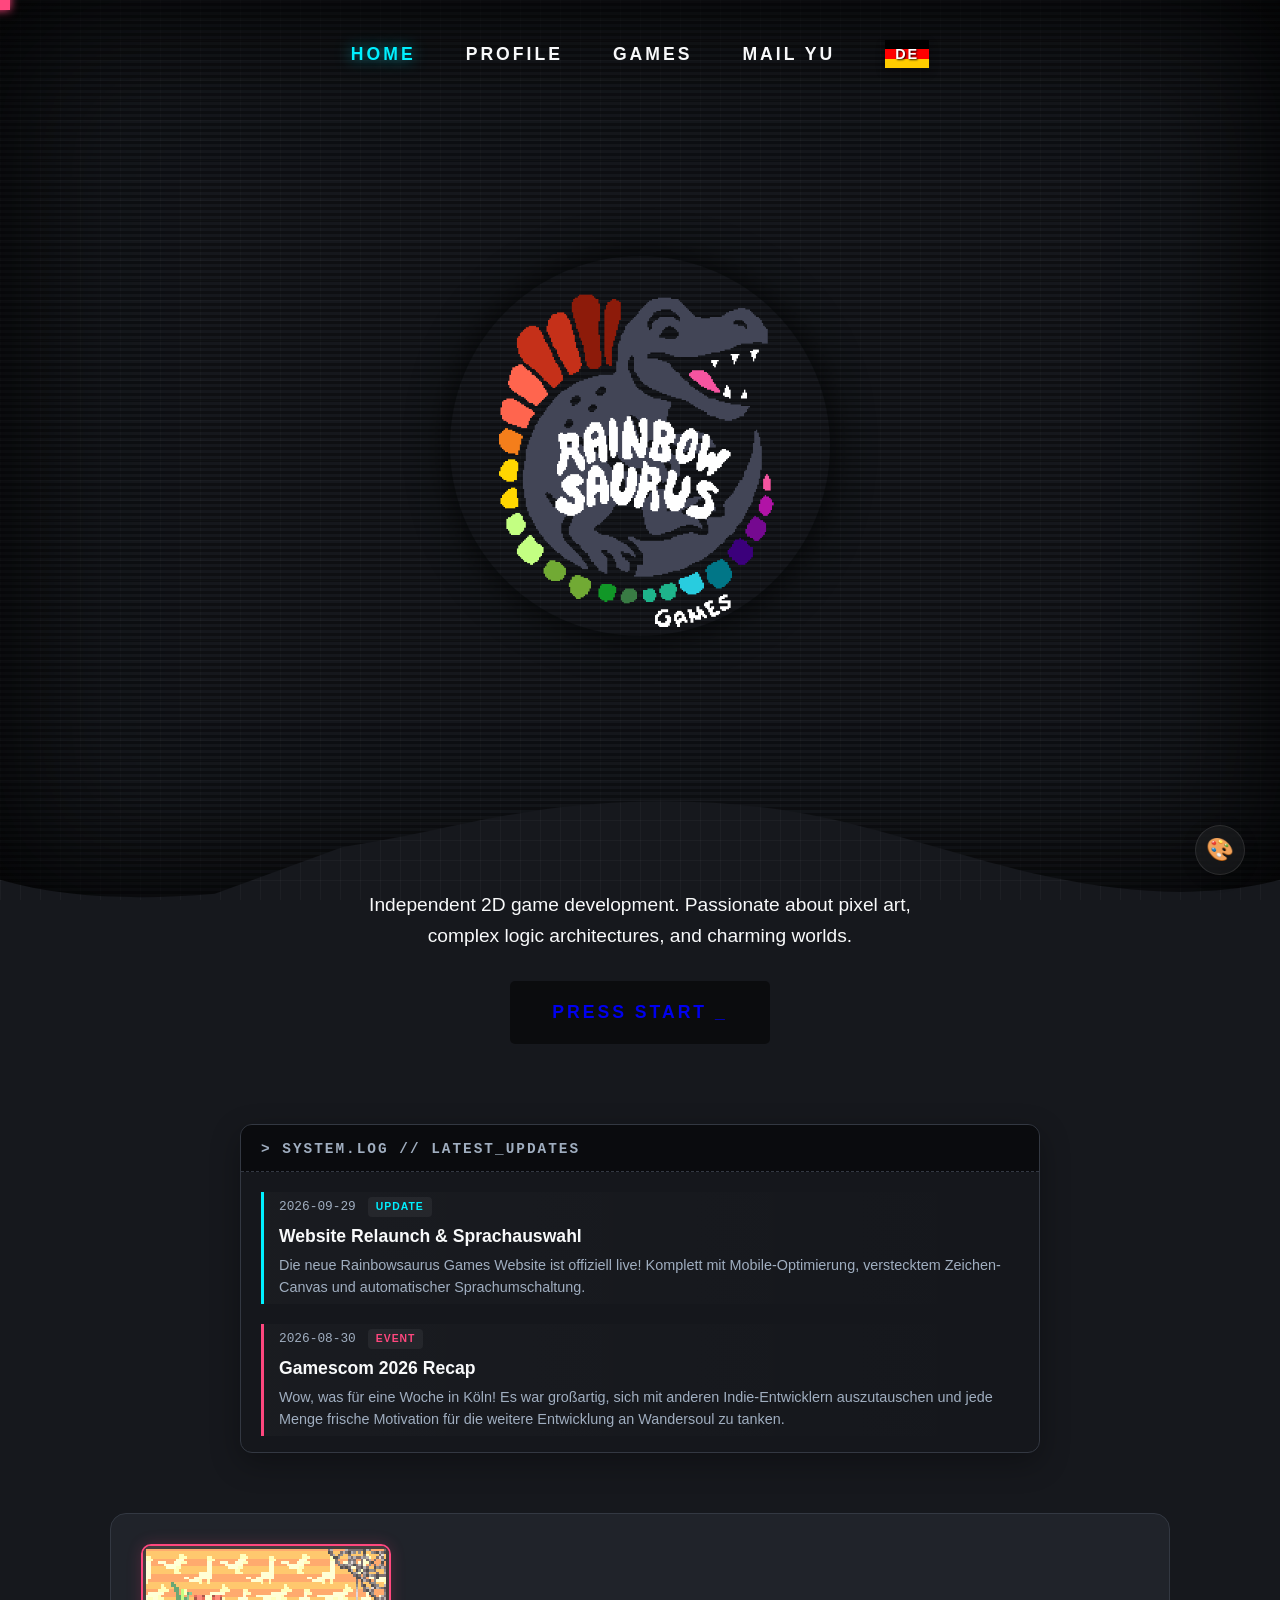
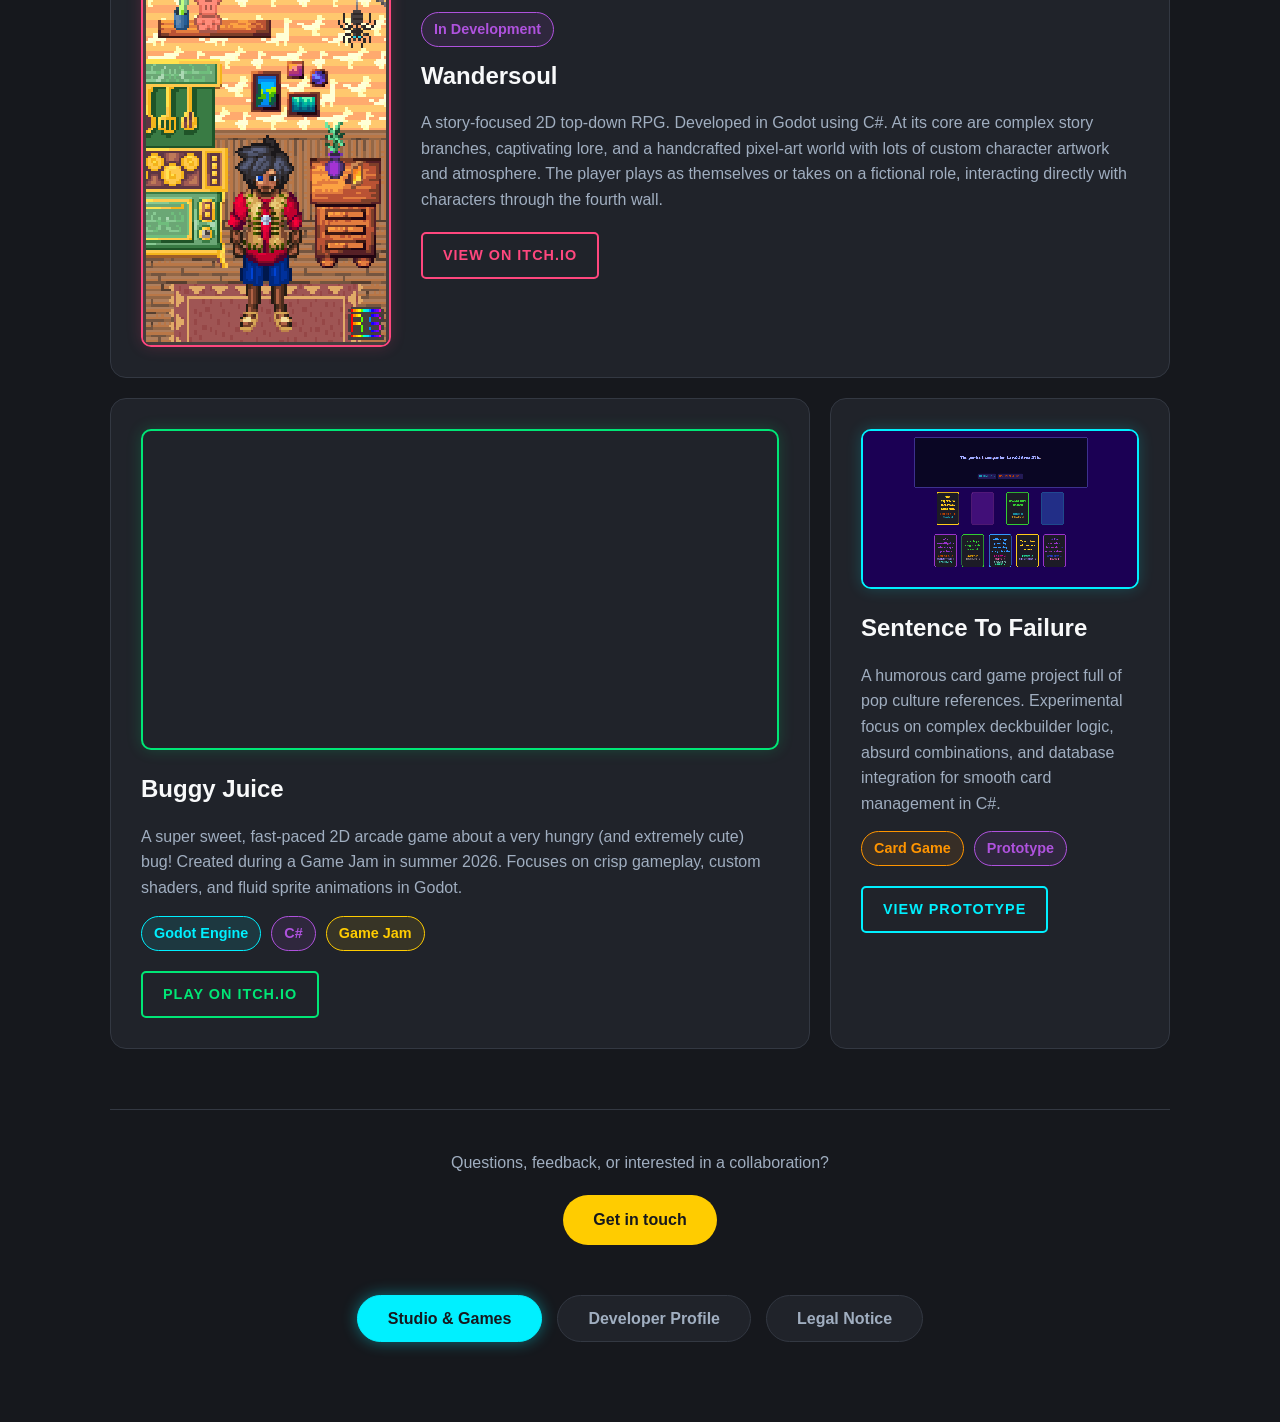
==== commit 2970d590: "News Section added" ====
--- a/index.html
+++ b/index.html
@@ -1,13 +1,13 @@
 <!DOCTYPE html>
-<html lang="de">
+<html lang="en">
 <head>
     <meta charset="UTF-8">
     <meta name="viewport" content="width=device-width, initial-scale=1.0">
     <title>Rainbowsaurus Games | Indie Game Studio & Pixel Art RPGs</title>
-    <meta name="description" content="Entdecke Rainbowsaurus Games – ein unabhängiges Indie-Game-Studio mit Fokus auf Godot, C#, atmosphärische Pixel-Art und das 2D-Rollenspiel Wandersoul.">
+    <meta name="description" content="Discover Rainbowsaurus Games – an independent indie game studio focused on Godot, C#, atmospheric pixel art, and the 2D RPG Wandersoul.">
     <meta name="google-site-verification" content="google-site-verification=RTpRKqdhZVk2YWy2exUzlrP7iewX-W0zW5m9p5V91Ak">
     <meta property="og:title" content="Rainbowsaurus Games | Indie Game Studio">
-    <meta property="og:description" content="Entdecke Indie-Spiele in Godot, Pixel Art und C# von Rainbowsaurus Games.">
+    <meta property="og:description" content="Discover indie games made with Godot, pixel art, and C# by Rainbowsaurus Games.">
     <meta property="og:image" content="https://rainbowsaurusgames.github.io/Rainbowsaurus-Games-Website/graphics/RainbowsaurusLogoSep25.gif">
     <meta property="og:url" content="https://rainbowsaurusgames.github.io/Rainbowsaurus-Games-Website/index.html">
     <meta property="og:type" content="website">
@@ -20,9 +20,10 @@
 
     <nav class="top-nav">
         <a href="index.html" class="nav-cyan active">HOME</a>
-        <a href="about.html" class="nav-pink">PROFIL</a>
+        <a href="about.html" class="nav-pink">PROFILE</a>
         <a href="https://itch.io" target="_blank" class="nav-yellow">GAMES</a>
         <a href="mailto:yuabendroth@gmail.com" class="nav-green">MAIL YU</a>
+        <a href="index_de.html" class="nav-lang flag-de" onclick="localStorage.setItem('langPref', 'de')">DE</a>
     </nav>
 
     <header class="studio-hero-full">
@@ -44,23 +45,31 @@
     <div class="portfolio-container">
         <div class="intro-section slide-hidden">
             <h1 style="display: none;">Rainbowsaurus Games</h1>
-            <p class="studio-tagline">Unabhängige 2D-Spieleentwicklung. Leidenschaft für Pixel Art, komplexe Logik-Architekturen und charmante Welten.</p>
+            <p class="studio-tagline">Independent 2D game development. Passionate about pixel art, complex logic architectures, and charming worlds.</p>
             <a href="https://itch.io" target="_blank" class="press-start-btn">
                 <span>Press Start</span>
                 <span class="cursor-blink">_</span>
             </a>
         </div>
-
+        <!-- NEWS TERMINAL -->
+        <section class="news-terminal slide-hidden">
+            <div class="terminal-header">
+                <span class="terminal-title"><span class="cursor-blink">></span> SYSTEM.LOG // LATEST_UPDATES</span>
+            </div>
+            <div id="news-feed" class="terminal-body">
+                <p style="color: var(--text-muted); font-family: monospace;">Loading data...</p>
+            </div>
+        </section>
         <main class="bento-grid">
             <section class="card large-card slide-hidden">
                 <a href="https://itch.io" target="_blank" class="hover-scale" style="flex-shrink: 0; display: flex; justify-content: center; width: 100%; max-width: 250px;">
-                    <img src="graphics/Möbelmockup.png" alt="Wandersoul Zimmer Mockup" style="width: 100%; height: auto; border: 2px solid var(--accent-pink); border-radius: 10px; image-rendering: pixelated; box-shadow: 0 0 15px rgba(255, 71, 126, 0.2);">
+                    <img src="graphics/Möbelmockup.png" alt="Wandersoul Room Mockup" style="width: 100%; height: auto; border: 2px solid var(--accent-pink); border-radius: 10px; image-rendering: pixelated; box-shadow: 0 0 15px rgba(255, 71, 126, 0.2);">
                 </a>
                 <div class="project-info">
-                    <span class="badge badge-csharp" style="margin-bottom: 10px; display: inline-block;">In Entwicklung</span>
+                    <span class="badge badge-csharp" style="margin-bottom: 10px; display: inline-block;">In Development</span>
                     <h2>Wandersoul</h2>
-                    <p>Ein story-fokussiertes 2D Top-Down Rollenspiel. Entwickelt in Godot mit C#. Im Kern stehen komplexe Story-Zweige, packende Lore und eine handgemachte Pixel-Art-Welt mit vielen selbstgezeichneten Charakter-Artworks und Atmosphäre. Der Spieler spielt sich selbst oder kann eine fiktive Rolle übernehmen, durch die er mit den Figuren durch die vierte Wand direkt agiert.</p>
-                    <a href="https://itch.io" target="_blank" class="project-btn btn-pink">Auf itch.io ansehen</a>
+                    <p>A story-focused 2D top-down RPG. Developed in Godot using C#. At its core are complex story branches, captivating lore, and a handcrafted pixel-art world with lots of custom character artwork and atmosphere. The player plays as themselves or takes on a fictional role, interacting directly with characters through the fourth wall.</p>
+                    <a href="https://itch.io" target="_blank" class="project-btn btn-pink">View on itch.io</a>
                 </div>
             </section>
 
@@ -73,43 +82,43 @@
                 <div style="display: flex; justify-content: space-between; align-items: flex-start;">
                     <div>
                         <h2>Buggy Juice</h2>
-                        <p>Ein zuckersüßer, rasanter 2D-Arcade-Spaß rund um einen sehr hungrigen (und extrem knuffigen) Käfer! Entstanden während eines Game Jams im Sommer 2026. Fokus auf knackiges Gameplay, Custom Shaders und flüssige Sprite-Animationen in Godot.</p>
+                        <p>A super sweet, fast-paced 2D arcade game about a very hungry (and extremely cute) bug! Created during a Game Jam in summer 2026. Focuses on crisp gameplay, custom shaders, and fluid sprite animations in Godot.</p>
                         <div class="badge-container" style="margin-top: 15px;">
                             <span class="badge badge-godot">Godot Engine</span>
                             <span class="badge badge-csharp">C#</span>
                             <span class="badge badge-python" style="color: var(--accent-yellow); border-color: var(--accent-yellow);">Game Jam</span>
                         </div>
-                        <a href="https://itch.io" target="_blank" class="project-btn btn-green">Spielen auf itch.io</a>
+                        <a href="https://itch.io" target="_blank" class="project-btn btn-green">Play on itch.io</a>
                     </div>
                 </div>
             </section>
 
             <section class="card square-card slide-hidden-right">
                 <a href="https://itch.io" target="_blank" class="hover-scale" style="width: 100%; display: block; height: 160px; overflow: hidden; margin-bottom: 20px; border-radius: 10px; border: 2px solid var(--accent-cyan); box-shadow: 0 0 15px rgba(0, 240, 255, 0.2);">
-                    <img src="graphics/SentenceToFailure.png" alt="Sentence To Failure Gameplay UI mit Neon-Karten" style="width: 100%; height: 100%; object-fit: cover; object-position: top; image-rendering: pixelated; display: block;">
+                    <img src="graphics/SentenceToFailure.png" alt="Sentence To Failure Gameplay UI with neon cards" style="width: 100%; height: 100%; object-fit: cover; object-position: top; image-rendering: pixelated; display: block;">
                 </a>
                 <h2>Sentence To Failure</h2>
-                <p>Ein humorvolles Kartenspiel-Projekt voller popkultureller Referenzen. Experimenteller Fokus auf komplexe Deckbuilder-Logik, absurde Kombinationen und Datenbank-Integration für flüssiges Karten-Management in C#.</p>
+                <p>A humorous card game project full of pop culture references. Experimental focus on complex deckbuilder logic, absurd combinations, and database integration for smooth card management in C#.</p>
                 <div class="badge-container" style="margin-top: 15px;">
                     <span class="badge badge-sql">Card Game</span>
-                    <span class="badge badge-csharp">Prototyp</span>
+                    <span class="badge badge-csharp">Prototype</span>
                 </div>
-                <a href="https://itch.io" target="_blank" class="project-btn btn-cyan">Prototyp ansehen</a>
+                <a href="https://itch.io" target="_blank" class="project-btn btn-cyan">View Prototype</a>
             </section>
         </main>
 
         <footer class="minimal-footer">
-            <p>Fragen, Feedback oder Lust auf eine Kooperation?</p>
-            <a href="mailto:yuabendroth@gmail.com" class="contact-button">Kontakt aufnehmen</a>
+            <p>Questions, feedback, or interested in a collaboration?</p>
+            <a href="mailto:yuabendroth@gmail.com" class="contact-button">Get in touch</a>
             <nav class="footer-nav slide-hidden">
                 <a href="index.html" class="nav-tab tab-cyan active">Studio & Games</a>
-                <a href="about.html" class="nav-tab tab-pink">Entwickler Profil</a>
-                <a href="impressum.html" class="nav-tab tab-yellow">Impressum</a>
+                <a href="about.html" class="nav-tab tab-pink">Developer Profile</a>
+                <a href="impressum.html" class="nav-tab tab-yellow">Legal Notice</a>
             </nav>
         </footer>
     </div>
 
-    <!-- Schwebende Pixel-Tiere -->
+    <!-- Floating Pixel Icons -->
     <div class="floating-pixel-container">
         <div class="pixel-shape bug"></div>
         <div class="pixel-shape cat"></div>
@@ -121,16 +130,16 @@
         <div class="pixel-shape boba"></div>
     </div>
 
-    <!-- Interaktiver Glas-Button für Canvas-Tools -->
+    <!-- Interactive Glass Button -->
     <div class="canvas-glass-container">
         <input type="checkbox" id="toggle-hint" class="hint-checkbox">
         <div class="glass-panel">
-            <p><strong>Linksklick:</strong> Pixel malen</p>
-            <p><strong>Rechtsklick:</strong> Pixel löschen</p>
+            <p><strong>Left Click:</strong> Draw pixel</p>
+            <p><strong>Right Click:</strong> Erase pixel</p>
             <hr class="panel-divider">
-            <button id="clear-canvas-btn" class="clear-btn">🗑️ Leinwand leeren</button>
+            <button id="clear-canvas-btn" class="clear-btn">🗑️ Clear Canvas</button>
         </div>
-        <label for="toggle-hint" class="glass-button" title="Zeichen-Tools öffnen">🎨</label>
+        <label for="toggle-hint" class="glass-button" title="Open Drawing Tools">🎨</label>
     </div>
 
     <script src="script.js"></script>
--- a/style.css
+++ b/style.css
@@ -23,12 +23,16 @@
     box-sizing: border-box;
 }
 
+html, body {
+    max-width: 100%;
+    overflow-x: hidden !important;
+}
+
 body {
     background-color: var(--bg-main);
     color: var(--text-main);
     font-family: 'Segoe UI', Tahoma, Geneva, Verdana, sans-serif;
     line-height: 1.6;
-    overflow-x: hidden;
 }
 
 /* --- 3. HINTERGRUND-RASTER & TASCHENLAMPE --- */
@@ -60,7 +64,7 @@
     pointer-events: none;
 }
 
-/* --- 4. TOP NAVIGATION (Für beide Seiten) --- */
+/* --- 4. TOP NAVIGATION --- */
 .top-nav {
     position: absolute;
     top: 40px;
@@ -88,6 +92,7 @@
         font-size: 1.1rem;
         text-transform: uppercase;
         transition: color 0.3s ease, text-shadow 0.3s ease;
+        cursor: none;
     }
 
         .top-nav a.nav-cyan:hover, .top-nav a.nav-cyan.active, .top-nav-about a.nav-cyan:hover, .top-nav-about a.nav-cyan.active {
@@ -109,6 +114,40 @@
             color: var(--accent-green);
             text-shadow: 0 0 15px rgba(0, 230, 118, 0.6);
         }
+
+/* --- FLAGGEN BUTTONS --- */
+.nav-lang {
+    display: inline-flex !important;
+    align-items: center;
+    justify-content: center;
+    padding: 2px 10px !important;
+    border-radius: 0 !important;
+    color: #FFFFFF !important;
+    font-size: 0.9rem !important;
+    font-weight: bold;
+    text-shadow: 1px 1px 2px rgba(0,0,0,0.9) !important;
+    letter-spacing: 2px !important;
+    border: none !important; /* Entfernt den störenden Rand komplett */
+    box-shadow: 0 4px 10px rgba(0, 0, 0, 0.3) !important;
+    transition: transform 0.3s ease, box-shadow 0.3s ease !important;
+}
+
+    .nav-lang:hover {
+        transform: scale(1.1) translateY(-2px);
+        box-shadow: 0 6px 15px rgba(255, 255, 255, 0.4) !important;
+    }
+
+.flag-de {
+    background: linear-gradient(to bottom, #000000 0%, #000000 33.3%, #FF0000 33.3%, #FF0000 66.6%, #FFCC00 66.6%, #FFCC00 100%) !important;
+    background-repeat: no-repeat !important; /* Verhindert das gelbe Durchbluten oben */
+    background-size: 100% 100% !important;
+}
+
+.flag-en {
+    background: linear-gradient(135deg, #012169 0%, #012169 40%, #C8102E 40%, #C8102E 60%, #012169 60%, #012169 100%) !important;
+    background-repeat: no-repeat !important;
+    background-size: 100% 100% !important;
+}
 
 /* --- 5. STUDIO STARTSEITE --- */
 .studio-hero-full {
@@ -119,8 +158,14 @@
     justify-content: center;
     align-items: center;
     overflow: hidden;
-    background-color: var(--bg-main);
+    background-color: transparent;
     z-index: 5;
+    
+    /* Welle als Schnittmaske */
+    -webkit-mask-image: linear-gradient(black, black), url("data:image/svg+xml,%3Csvg xmlns='http://www.w3.org/2000/svg' viewBox='0 0 1200 120' preserveAspectRatio='none'%3E%3Cpath d='M321.39,56.44c58-10.79,114.16-30.13,172-41.86,82.39-16.72,168.19-17.73,250.45-.39C823.78,31,906.67,72,985.66,92.83c70.05,18.48,146.53,26.09,214.34,3V0H0V95.8C59.71,118.08,130.83,120.34,201.39,112.59Z'/%3E%3C/svg%3E");
+    -webkit-mask-size: 100% calc(100% - 99px), 100% 100px;
+    -webkit-mask-position: top, bottom;
+    -webkit-mask-repeat: no-repeat, no-repeat;
 }
 
 .studio-bg-video {
@@ -186,8 +231,8 @@
 /* SPRECHBLASE */
 .pixel-speech-bubble {
     position: absolute;
-    top: 20px;
-    right: -60px;
+    bottom: 70%; /* Vorher 55% – schiebt die Blase deutlich weiter nach oben */
+    left: 86%; /* Vorher 70% – zieht die Blase weiter nach rechts */
     background-color: var(--text-main);
     color: var(--bg-main);
     font-family: 'Courier New', Courier, monospace;
@@ -220,25 +265,13 @@
     }
 
 @keyframes bubblePop {
-    0% {
-        transform: scale(0);
-        opacity: 0;
-    }
-
-    100% {
-        transform: scale(1);
-        opacity: 1;
-    }
+    0% { transform: scale(0); opacity: 0; }
+    100% { transform: scale(1); opacity: 1; }
 }
 
 @keyframes floatBubble {
-    0%, 100% {
-        transform: translateY(0);
-    }
-
-    50% {
-        transform: translateY(-8px);
-    }
+    0%, 100% { transform: translateY(0); }
+    50% { transform: translateY(-8px); }
 }
 
 .intro-section {
@@ -246,7 +279,9 @@
     flex-direction: column;
     align-items: center;
     text-align: center;
-    margin: 60px 0 80px;
+    margin: -50px 0 80px;
+    position: relative;
+    z-index: 15;
 }
 
 .studio-tagline {
@@ -258,35 +293,11 @@
 }
 
 @keyframes cycleColors {
-    0% {
-        color: var(--accent-cyan);
-        border-color: var(--accent-cyan);
-        box-shadow: 0 0 15px rgba(0, 240, 255, 0.4);
-    }
-
-    25% {
-        color: var(--accent-pink);
-        border-color: var(--accent-pink);
-        box-shadow: 0 0 15px rgba(255, 71, 126, 0.4);
-    }
-
-    50% {
-        color: var(--accent-yellow);
-        border-color: var(--accent-yellow);
-        box-shadow: 0 0 15px rgba(255, 204, 0, 0.4);
-    }
-
-    75% {
-        color: var(--accent-green);
-        border-color: var(--accent-green);
-        box-shadow: 0 0 15px rgba(0, 230, 118, 0.4);
-    }
-
-    100% {
-        color: var(--accent-cyan);
-        border-color: var(--accent-cyan);
-        box-shadow: 0 0 15px rgba(0, 240, 255, 0.4);
-    }
+    0% { color: var(--accent-cyan); border-color: var(--accent-cyan); box-shadow: 0 0 15px rgba(0, 240, 255, 0.4); }
+    25% { color: var(--accent-pink); border-color: var(--accent-pink); box-shadow: 0 0 15px rgba(255, 71, 126, 0.4); }
+    50% { color: var(--accent-yellow); border-color: var(--accent-yellow); box-shadow: 0 0 15px rgba(255, 204, 0, 0.4); }
+    75% { color: var(--accent-green); border-color: var(--accent-green); box-shadow: 0 0 15px rgba(0, 230, 118, 0.4); }
+    100% { color: var(--accent-cyan); border-color: var(--accent-cyan); box-shadow: 0 0 15px rgba(0, 240, 255, 0.4); }
 }
 
 .press-start-btn {
@@ -302,6 +313,7 @@
     border: 2px solid transparent;
     transition: transform 0.3s ease, background-color 0.3s ease;
     animation: cycleColors 8s linear infinite;
+    cursor: none;
 }
 
     .press-start-btn:hover {
@@ -314,13 +326,8 @@
 }
 
 @keyframes blink {
-    0%, 100% {
-        opacity: 1;
-    }
-
-    50% {
-        opacity: 0;
-    }
+    0%, 100% { opacity: 1; }
+    50% { opacity: 0; }
 }
 
 /* --- 6. PROFIL STARTSEITE (about.html) --- */
@@ -433,45 +440,14 @@
     margin-left: -8px;
 }
 
-    .r-pixel:nth-child(8n+1) {
-        background-color: var(--accent-red);
-        box-shadow: 0 0 10px var(--accent-red);
-    }
-
-    .r-pixel:nth-child(8n+2) {
-        background-color: var(--accent-orange);
-        box-shadow: 0 0 10px var(--accent-orange);
-    }
-
-    .r-pixel:nth-child(8n+3) {
-        background-color: var(--accent-yellow);
-        box-shadow: 0 0 10px var(--accent-yellow);
-    }
-
-    .r-pixel:nth-child(8n+4) {
-        background-color: var(--accent-green);
-        box-shadow: 0 0 10px var(--accent-green);
-    }
-
-    .r-pixel:nth-child(8n+5) {
-        background-color: var(--accent-cyan);
-        box-shadow: 0 0 10px var(--accent-cyan);
-    }
-
-    .r-pixel:nth-child(8n+6) {
-        background-color: var(--accent-petrol);
-        box-shadow: 0 0 10px var(--accent-petrol);
-    }
-
-    .r-pixel:nth-child(8n+7) {
-        background-color: var(--accent-purple);
-        box-shadow: 0 0 10px var(--accent-purple);
-    }
-
-    .r-pixel:nth-child(8n+8) {
-        background-color: var(--accent-pink);
-        box-shadow: 0 0 10px var(--accent-pink);
-    }
+    .r-pixel:nth-child(8n+1) { background-color: var(--accent-red); box-shadow: 0 0 10px var(--accent-red); }
+    .r-pixel:nth-child(8n+2) { background-color: var(--accent-orange); box-shadow: 0 0 10px var(--accent-orange); }
+    .r-pixel:nth-child(8n+3) { background-color: var(--accent-yellow); box-shadow: 0 0 10px var(--accent-yellow); }
+    .r-pixel:nth-child(8n+4) { background-color: var(--accent-green); box-shadow: 0 0 10px var(--accent-green); }
+    .r-pixel:nth-child(8n+5) { background-color: var(--accent-cyan); box-shadow: 0 0 10px var(--accent-cyan); }
+    .r-pixel:nth-child(8n+6) { background-color: var(--accent-petrol); box-shadow: 0 0 10px var(--accent-petrol); }
+    .r-pixel:nth-child(8n+7) { background-color: var(--accent-purple); box-shadow: 0 0 10px var(--accent-purple); }
+    .r-pixel:nth-child(8n+8) { background-color: var(--accent-pink); box-shadow: 0 0 10px var(--accent-pink); }
 
 .inner-ring .r-pixel {
     transform: rotate(calc(var(--i) * 20deg)) translateY(-135px) rotate(180deg);
@@ -482,13 +458,8 @@
 }
 
 @keyframes spin {
-    0% {
-        transform: rotate(0deg);
-    }
-
-    100% {
-        transform: rotate(360deg);
-    }
+    0% { transform: rotate(0deg); }
+    100% { transform: rotate(360deg); }
 }
 
 /* --- 7. BENTO GRID & BILD-HOVER --- */
@@ -502,6 +473,7 @@
 .hover-scale {
     display: block;
     transition: transform 0.3s ease;
+    cursor: none;
 }
 
     .hover-scale:hover {
@@ -561,35 +533,11 @@
     border: 1px solid;
 }
 
-.badge-godot {
-    color: var(--accent-cyan);
-    border-color: var(--accent-cyan);
-    background-color: rgba(0, 240, 255, 0.1);
-}
-
-.badge-csharp {
-    color: var(--accent-purple);
-    border-color: var(--accent-purple);
-    background-color: rgba(175, 82, 222, 0.1);
-}
-
-.badge-python {
-    color: var(--accent-yellow);
-    border-color: var(--accent-yellow);
-    background-color: rgba(255, 204, 0, 0.1);
-}
-
-.badge-sql {
-    color: var(--accent-orange);
-    border-color: var(--accent-orange);
-    background-color: rgba(255, 149, 0, 0.1);
-}
-
-.badge-html {
-    color: var(--accent-red);
-    border-color: var(--accent-red);
-    background-color: rgba(255, 59, 48, 0.1);
-}
+.badge-godot { color: var(--accent-cyan); border-color: var(--accent-cyan); background-color: rgba(0, 240, 255, 0.1); }
+.badge-csharp { color: var(--accent-purple); border-color: var(--accent-purple); background-color: rgba(175, 82, 222, 0.1); }
+.badge-python { color: var(--accent-yellow); border-color: var(--accent-yellow); background-color: rgba(255, 204, 0, 0.1); }
+.badge-sql { color: var(--accent-orange); border-color: var(--accent-orange); background-color: rgba(255, 149, 0, 0.1); }
+.badge-html { color: var(--accent-red); border-color: var(--accent-red); background-color: rgba(255, 59, 48, 0.1); }
 
 /* --- 8. PROJECT ARCADE BUTTONS --- */
 .project-btn {
@@ -604,40 +552,17 @@
     font-size: 0.9rem;
     border-radius: 5px;
     transition: all 0.3s ease;
-}
-
-.btn-pink {
-    border: 2px solid var(--accent-pink);
-    color: var(--accent-pink);
-}
-
-    .btn-pink:hover {
-        background-color: var(--accent-pink);
-        color: var(--bg-main);
-        box-shadow: 0 0 15px rgba(255, 71, 126, 0.6);
-    }
-
-.btn-green {
-    border: 2px solid var(--accent-green);
-    color: var(--accent-green);
-}
-
-    .btn-green:hover {
-        background-color: var(--accent-green);
-        color: var(--bg-main);
-        box-shadow: 0 0 15px rgba(0, 230, 118, 0.6);
-    }
-
-.btn-cyan {
-    border: 2px solid var(--accent-cyan);
-    color: var(--accent-cyan);
-}
-
-    .btn-cyan:hover {
-        background-color: var(--accent-cyan);
-        color: var(--bg-main);
-        box-shadow: 0 0 15px rgba(0, 240, 255, 0.6);
-    }
+    cursor: none;
+}
+
+.btn-pink { border: 2px solid var(--accent-pink); color: var(--accent-pink); }
+.btn-pink:hover { background-color: var(--accent-pink); color: var(--bg-main); box-shadow: 0 0 15px rgba(255, 71, 126, 0.6); }
+
+.btn-green { border: 2px solid var(--accent-green); color: var(--accent-green); }
+.btn-green:hover { background-color: var(--accent-green); color: var(--bg-main); box-shadow: 0 0 15px rgba(0, 230, 118, 0.6); }
+
+.btn-cyan { border: 2px solid var(--accent-cyan); color: var(--accent-cyan); }
+.btn-cyan:hover { background-color: var(--accent-cyan); color: var(--bg-main); box-shadow: 0 0 15px rgba(0, 240, 255, 0.6); }
 
 /* --- 9. STATS-REIHE --- */
 .stats-row {
@@ -669,20 +594,9 @@
     line-height: 1;
 }
 
-.stats-row .stat-item:nth-child(1) .stat-number {
-    color: var(--accent-pink);
-    text-shadow: 0 0 20px rgba(255, 71, 126, 0.4);
-}
-
-.stats-row .stat-item:nth-child(2) .stat-number {
-    color: var(--accent-yellow);
-    text-shadow: 0 0 20px rgba(255, 204, 0, 0.4);
-}
-
-.stats-row .stat-item:nth-child(3) .stat-number {
-    color: var(--accent-cyan);
-    text-shadow: 0 0 20px rgba(0, 240, 255, 0.4);
-}
+.stats-row .stat-item:nth-child(1) .stat-number { color: var(--accent-pink); text-shadow: 0 0 20px rgba(255, 71, 126, 0.4); }
+.stats-row .stat-item:nth-child(2) .stat-number { color: var(--accent-yellow); text-shadow: 0 0 20px rgba(255, 204, 0, 0.4); }
+.stats-row .stat-item:nth-child(3) .stat-number { color: var(--accent-cyan); text-shadow: 0 0 20px rgba(0, 240, 255, 0.4); }
 
 .stat-label {
     color: var(--text-muted);
@@ -871,32 +785,15 @@
         transform: scale(1.08);
     }
 
-.portrait {
-    grid-column: 1;
-    grid-row: 1 / span 2;
-}
-
-.landscape-top {
-    grid-column: 2;
-    grid-row: 1;
-}
-
-.landscape-bottom {
-    grid-column: 2;
-    grid-row: 2;
-}
+.portrait { grid-column: 1; grid-row: 1 / span 2; }
+.landscape-top { grid-column: 2; grid-row: 1; }
+.landscape-bottom { grid-column: 2; grid-row: 2; }
 
 .collage-reversed {
     grid-template-columns: 1.5fr 1fr;
 }
-
-    .collage-reversed .portrait {
-        grid-column: 2;
-    }
-
-    .collage-reversed .landscape-top, .collage-reversed .landscape-bottom {
-        grid-column: 1;
-    }
+    .collage-reversed .portrait { grid-column: 2; }
+    .collage-reversed .landscape-top, .collage-reversed .landscape-bottom { grid-column: 1; }
 
 /* --- 12. TEXT & FARBIGE FOOTER BUTTONS --- */
 .minimal-footer {
@@ -919,6 +816,7 @@
     border-radius: 30px;
     font-weight: bold;
     transition: all 0.3s ease;
+    cursor: none;
 }
 
     .contact-button:hover {
@@ -944,6 +842,7 @@
     border-radius: 40px;
     border: 1px solid var(--border-color);
     transition: all 0.3s ease;
+    cursor: none;
 }
 
     .nav-tab:hover {
@@ -951,26 +850,9 @@
         color: var(--text-main);
     }
 
-.tab-cyan:hover, .tab-cyan.active {
-    background-color: var(--accent-cyan);
-    border-color: var(--accent-cyan);
-    color: var(--bg-main);
-    box-shadow: 0 0 15px rgba(0, 240, 255, 0.4);
-}
-
-.tab-pink:hover, .tab-pink.active {
-    background-color: var(--accent-pink);
-    border-color: var(--accent-pink);
-    color: var(--text-main);
-    box-shadow: 0 0 15px rgba(255, 71, 126, 0.4);
-}
-
-.tab-yellow:hover, .tab-yellow.active {
-    background-color: var(--accent-yellow);
-    border-color: var(--accent-yellow);
-    color: var(--bg-main);
-    box-shadow: 0 0 15px rgba(255, 204, 0, 0.4);
-}
+.tab-cyan:hover, .tab-cyan.active { background-color: var(--accent-cyan); border-color: var(--accent-cyan); color: var(--bg-main); box-shadow: 0 0 15px rgba(0, 240, 255, 0.4); }
+.tab-pink:hover, .tab-pink.active { background-color: var(--accent-pink); border-color: var(--accent-pink); color: var(--text-main); box-shadow: 0 0 15px rgba(255, 71, 126, 0.4); }
+.tab-yellow:hover, .tab-yellow.active { background-color: var(--accent-yellow); border-color: var(--accent-yellow); color: var(--bg-main); box-shadow: 0 0 15px rgba(255, 204, 0, 0.4); }
 
 /* --- 13. SCROLL ANIMATIONEN --- */
 .slide-hidden {
@@ -1086,51 +968,40 @@
 }
 
 @keyframes stepRight {
-    0% {
-        transform: translateX(0);
-    }
-
-    100% {
-        transform: translateX(3000px);
-    }
+    0% { transform: translateX(0); }
+    100% { transform: translateX(3000px); }
 }
 
 @keyframes stepLeft {
-    0% {
-        transform: translateX(0);
-    }
-
-    100% {
-        transform: translateX(-3000px);
-    }
+    0% { transform: translateX(0); }
+    100% { transform: translateX(-3000px); }
 }
 
 /* --- 17. VERSTECKTE NEON-SCROLLBAR --- */
 ::-webkit-scrollbar {
     width: 20px;
-    background-color: transparent;
-}
-
-::-webkit-scrollbar-track {
-    background: transparent;
-}
-
+}
+
+::-webkit-scrollbar-track,
 ::-webkit-scrollbar-thumb {
     background-color: transparent;
     border: none;
-    box-shadow: inset -2px 0 0 rgba(0, 240, 255, 0.4);
-}
-
-::-webkit-scrollbar-track:hover {
+    box-shadow: none;
+}
+
+::-webkit-scrollbar:hover {
     background-color: rgba(22, 24, 29, 0.9);
+}
+
+::-webkit-scrollbar:hover ::-webkit-scrollbar-track {
     background-image: linear-gradient(to right, rgba(255, 255, 255, 0.05) 1px, transparent 1px), linear-gradient(to bottom, rgba(255, 255, 255, 0.05) 1px, transparent 1px);
     background-size: 20px 20px;
 }
 
-::-webkit-scrollbar-thumb:hover {
-    background-color: rgba(0, 240, 255, 0.3);
-    border: 1px dashed var(--accent-cyan);
-    box-shadow: inset 0 0 20px rgba(0, 240, 255, 0.8), 0 0 15px rgba(0, 240, 255, 0.6);
+::-webkit-scrollbar:hover ::-webkit-scrollbar-thumb {
+    background-color: rgba(175, 82, 222, 0.3);
+    border: 1px dashed var(--accent-purple);
+    box-shadow: inset 0 0 20px rgba(175, 82, 222, 0.8), 0 0 15px rgba(175, 82, 222, 0.6);
 }
 
 /* --- 18. SCHWEBENDER GLAS-BUTTON --- */
@@ -1303,29 +1174,12 @@
     text-overflow: ellipsis;
 }
 
-/* --- 2. GRUNDLAGEN (Ergänzung gegen horizontales Wackeln) --- */
-html, body {
-    max-width: 100%;
-    overflow-x: hidden !important;
-}
-
 /* --- 16. RESPONSIVE DESIGN (Handy- & Tablet-Ansicht) --- */
 @media screen and (max-width: 1024px) {
-    /* Standard-Cursor für Touch wieder aktivieren */
-    body, a, button, label {
-        cursor: auto !important;
-    }
-
-    .custom-cursor {
-        display: none !important;
-    }
-
-    /* Pixelmalerei & Farbpalette auf mobilen Geräten komplett ausblenden */
-    #pixelCanvas, .canvas-glass-container {
-        display: none !important;
-    }
-
-    /* Pixeltiere einrahmen, damit sie kein horizontales Scrollen mehr erzwingen */
+    body, a, button, label { cursor: auto !important; }
+    .custom-cursor { display: none !important; }
+    #pixelCanvas, .canvas-glass-container { display: none !important; }
+
     .floating-pixel-container {
         position: absolute;
         width: 100%;
@@ -1333,7 +1187,6 @@
         pointer-events: none;
     }
 
-    /* Hauptcontainer anpassen */
     .portfolio-container {
         padding: 15px;
         margin-top: 20px;
@@ -1341,7 +1194,6 @@
         max-width: 100%;
     }
 
-    /* Obere Navigation */
     .top-nav, .top-nav-about {
         position: absolute !important;
         top: 25px !important;
@@ -1364,7 +1216,6 @@
             width: auto !important;
         }
 
-    /* Alle Buttons für Touch vergrößern */
     .footer-nav .nav-tab, .press-start-btn, .project-btn, .contact-button {
         font-size: 1.1rem !important;
         padding: 14px 24px !important;
@@ -1376,14 +1227,11 @@
         text-align: center;
     }
 
-    .studio-logo-centered {
-        max-width: 180px;
-    }
-
-    /* LOGO-WRAPPER & SPRECHBLASE: Zwingend Blase OBEN, Dino UNTEN mit sauberem Abstand */
+    .studio-logo-centered { max-width: 180px; }
+
     .logo-wrapper {
         display: flex;
-        flex-direction: column !important; /* Blase wird im HTML vor dem Logo geladen und bleibt oben */
+        flex-direction: column !important;
         align-items: center;
         margin-top: 50px;
         width: 100%;
@@ -1392,8 +1240,9 @@
     .pixel-speech-bubble {
         position: relative !important;
         top: 0 !important;
+        bottom: auto !important;
         margin-top: 0 !important;
-        margin-bottom: 25px !important; /* Abstand zum Logo darunter */
+        margin-bottom: 25px !important;
         right: auto !important;
         left: auto !important;
         font-size: 0.9rem !important;
@@ -1405,7 +1254,6 @@
         margin-right: auto;
     }
 
-        /* Asymmetrischer Zipfel rechts unten, der nach unten zum Dino zeigt */
         .pixel-speech-bubble::after {
             content: '';
             display: block !important;
@@ -1443,42 +1291,19 @@
         padding: 15px;
     }
 
-    .large-card {
-        flex-direction: column;
-    }
-
-    .project-image-placeholder, .slideshow-container {
-        width: 100%;
-    }
-
-    .stats-row {
-        grid-template-columns: 1fr;
-    }
+    .large-card { flex-direction: column; }
+    .project-image-placeholder, .slideshow-container { width: 100%; }
+    .stats-row { grid-template-columns: 1fr; }
 
     .journey-container {
         padding-left: 35px;
         margin-top: 20px;
     }
 
-    .journey-line-bg, .journey-line-progress {
-        left: 10px;
-    }
-
-    .journey-item::before {
-        left: -31px;
-        top: 55px;
-        width: 12px;
-        height: 12px;
-    }
-
-    .journey-year-container {
-        position: relative;
-        left: 0;
-        width: 100%;
-        bottom: auto;
-        margin-bottom: 10px;
-    }
-
+    .journey-line-bg, .journey-line-progress { left: 10px; }
+    .journey-item::before { left: -31px; top: 55px; width: 12px; height: 12px; }
+    .journey-year-container { position: relative; left: 0; width: 100%; bottom: auto; margin-bottom: 10px; }
+    
     .journey-year {
         position: relative;
         top: 0;
@@ -1488,24 +1313,10 @@
         font-size: 1.3rem;
     }
 
-    .journey-content-wrapper {
-        max-width: 100%;
-        transform: scale(1);
-        opacity: 1;
-    }
-
-    .journey-image {
-        height: 150px;
-    }
-
-    .collage-header {
-        display: flex;
-        flex-direction: column;
-        aspect-ratio: auto;
-        height: 300px;
-    }
-
-    /* FOOTER */
+    .journey-content-wrapper { max-width: 100%; transform: scale(1); opacity: 1; }
+    .journey-image { height: 150px; }
+    .collage-header { display: flex; flex-direction: column; aspect-ratio: auto; height: 300px; }
+
     .minimal-footer {
         position: relative;
         bottom: auto;
@@ -1522,14 +1333,8 @@
         gap: 15px;
     }
 
-        .minimal-footer p {
-            margin-bottom: 0;
-        }
-
-        .minimal-footer .contact-button {
-            margin-bottom: 0;
-            width: 100%;
-        }
+        .minimal-footer p { margin-bottom: 0; }
+        .minimal-footer .contact-button { margin-bottom: 0; width: 100%; }
 
     .footer-nav {
         flex-direction: column;
@@ -1539,12 +1344,100 @@
         width: 100%;
     }
 
-        .footer-nav .nav-tab {
-            width: 100%;
-        }
-
-    .profile-container {
-        margin-right: 0;
-        margin-bottom: 30px;
-    }
+        .footer-nav .nav-tab { width: 100%; }
+    .profile-container { margin-right: 0; margin-bottom: 30px; }
+}
+
+/* --- 21. NEWS TERMINAL --- */
+.news-terminal {
+    width: 100%;
+    max-width: 800px;
+    margin: 0 auto 60px auto;
+    background-color: rgba(22, 24, 29, 0.85);
+    backdrop-filter: blur(10px);
+    -webkit-backdrop-filter: blur(10px);
+    border: 1px solid var(--border-color);
+    border-radius: 12px;
+    overflow: hidden;
+    box-shadow: 0 10px 30px rgba(0, 0, 0, 0.3);
+    position: relative;
+    z-index: 10;
+}
+
+.terminal-header {
+    background-color: rgba(0, 0, 0, 0.5);
+    padding: 10px 20px;
+    border-bottom: 1px dashed var(--border-color);
+}
+
+.terminal-title {
+    color: var(--text-muted);
+    font-family: 'Courier New', Courier, monospace;
+    font-size: 0.9rem;
+    letter-spacing: 2px;
+    font-weight: bold;
+}
+
+.terminal-body {
+    padding: 20px;
+    max-height: 280px; /* Scrollbar erscheint ab dieser Höhe automatisch */
+    overflow-y: auto;
+    display: flex;
+    flex-direction: column;
+    gap: 20px;
+}
+
+    /* Nutzt deine schicke Neon-Scrollbar auch im Terminal */
+    .terminal-body::-webkit-scrollbar {
+        width: 10px;
+    }
+
+.news-item {
+    border-left: 3px solid var(--item-color);
+    padding-left: 15px;
+    background: linear-gradient(to right, rgba(255, 255, 255, 0.02) 0%, transparent 100%);
+    border-radius: 0 8px 8px 0;
+    padding-top: 5px;
+    padding-bottom: 5px;
+    transition: transform 0.2s ease, background 0.2s ease;
+}
+
+    .news-item:hover {
+        transform: translateX(5px);
+        background: linear-gradient(to right, rgba(255, 255, 255, 0.05) 0%, transparent 100%);
+    }
+
+.news-meta {
+    display: flex;
+    align-items: center;
+    gap: 12px;
+    margin-bottom: 5px;
+}
+
+.news-date {
+    color: var(--text-muted);
+    font-size: 0.8rem;
+    font-family: 'Courier New', Courier, monospace;
+}
+
+.news-tag {
+    padding: 2px 8px;
+    border-radius: 4px;
+    font-weight: bold;
+    font-size: 0.65rem;
+    text-transform: uppercase;
+    letter-spacing: 1px;
+    background-color: rgba(255, 255, 255, 0.05);
+}
+
+.news-title {
+    color: var(--text-main);
+    font-size: 1.1rem;
+    margin-bottom: 5px;
+}
+
+.news-content {
+    font-size: 0.9rem;
+    color: var(--text-muted);
+    line-height: 1.5;
 }
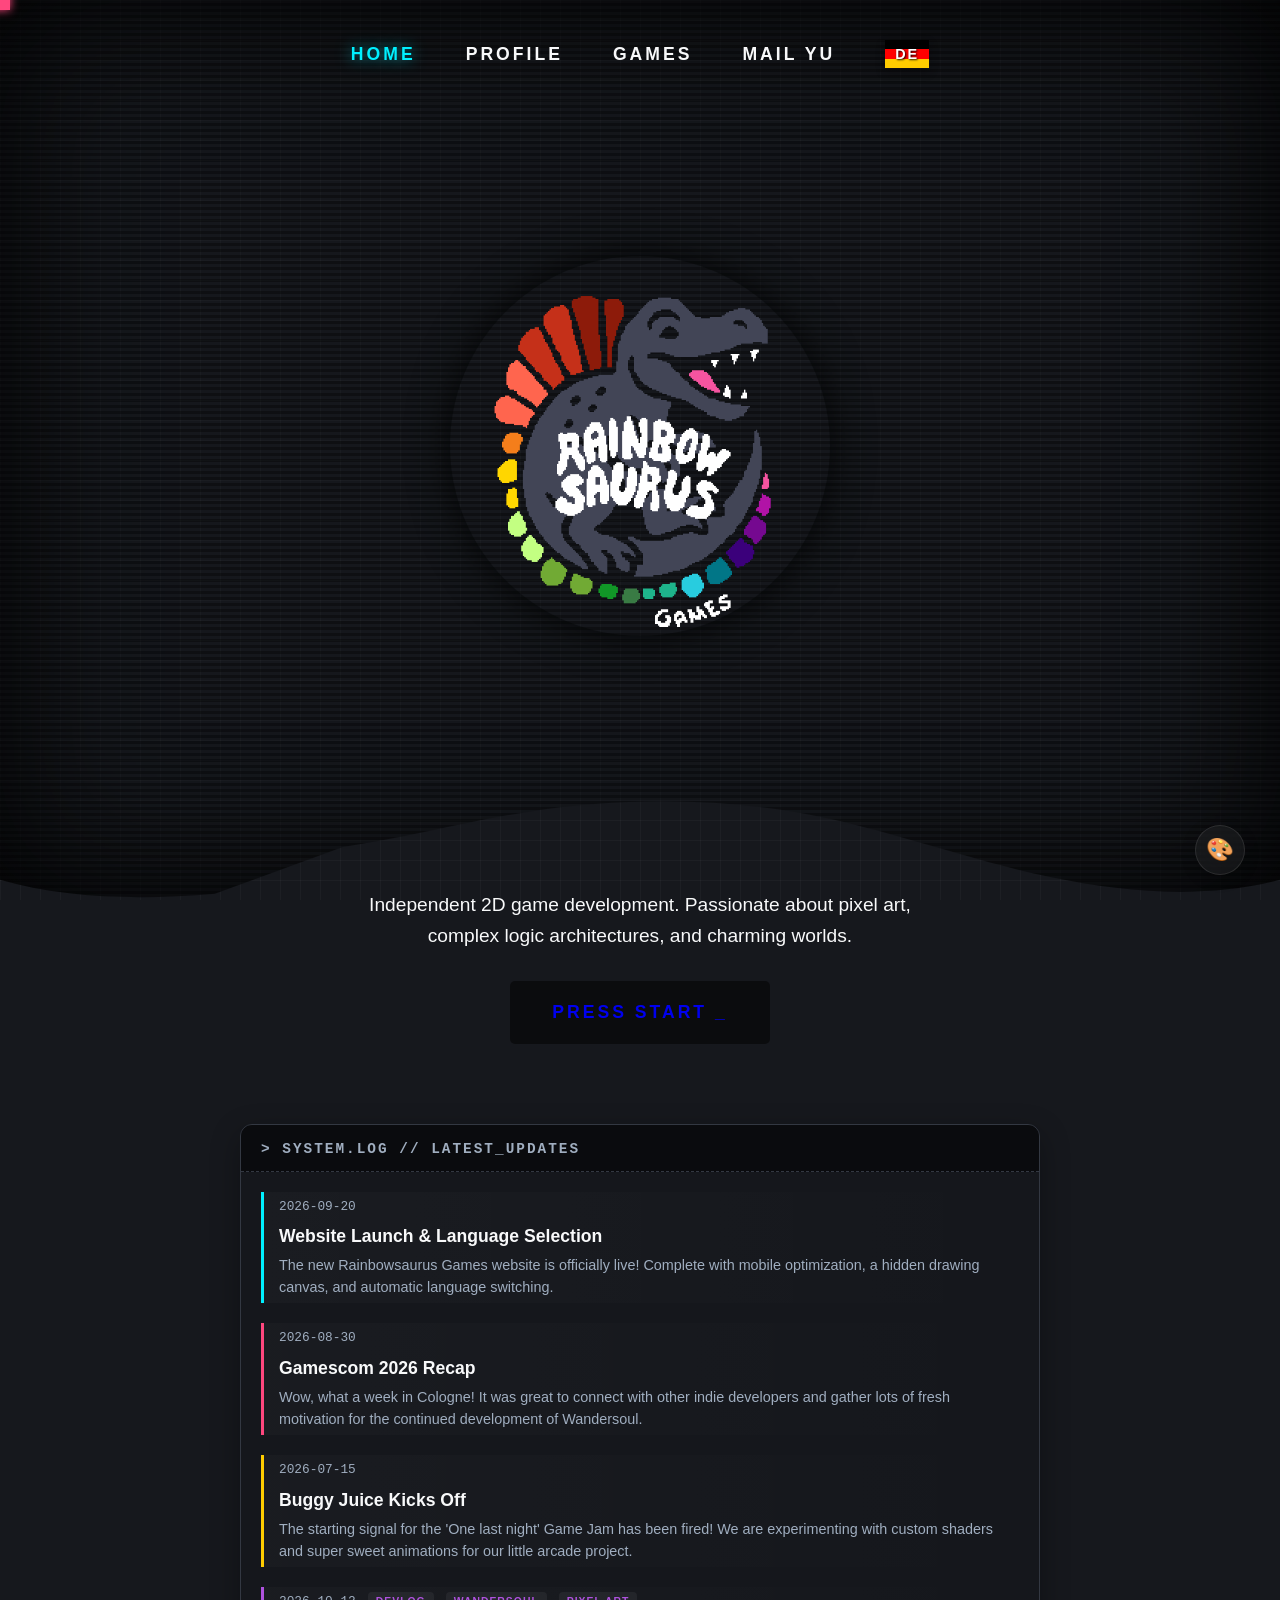
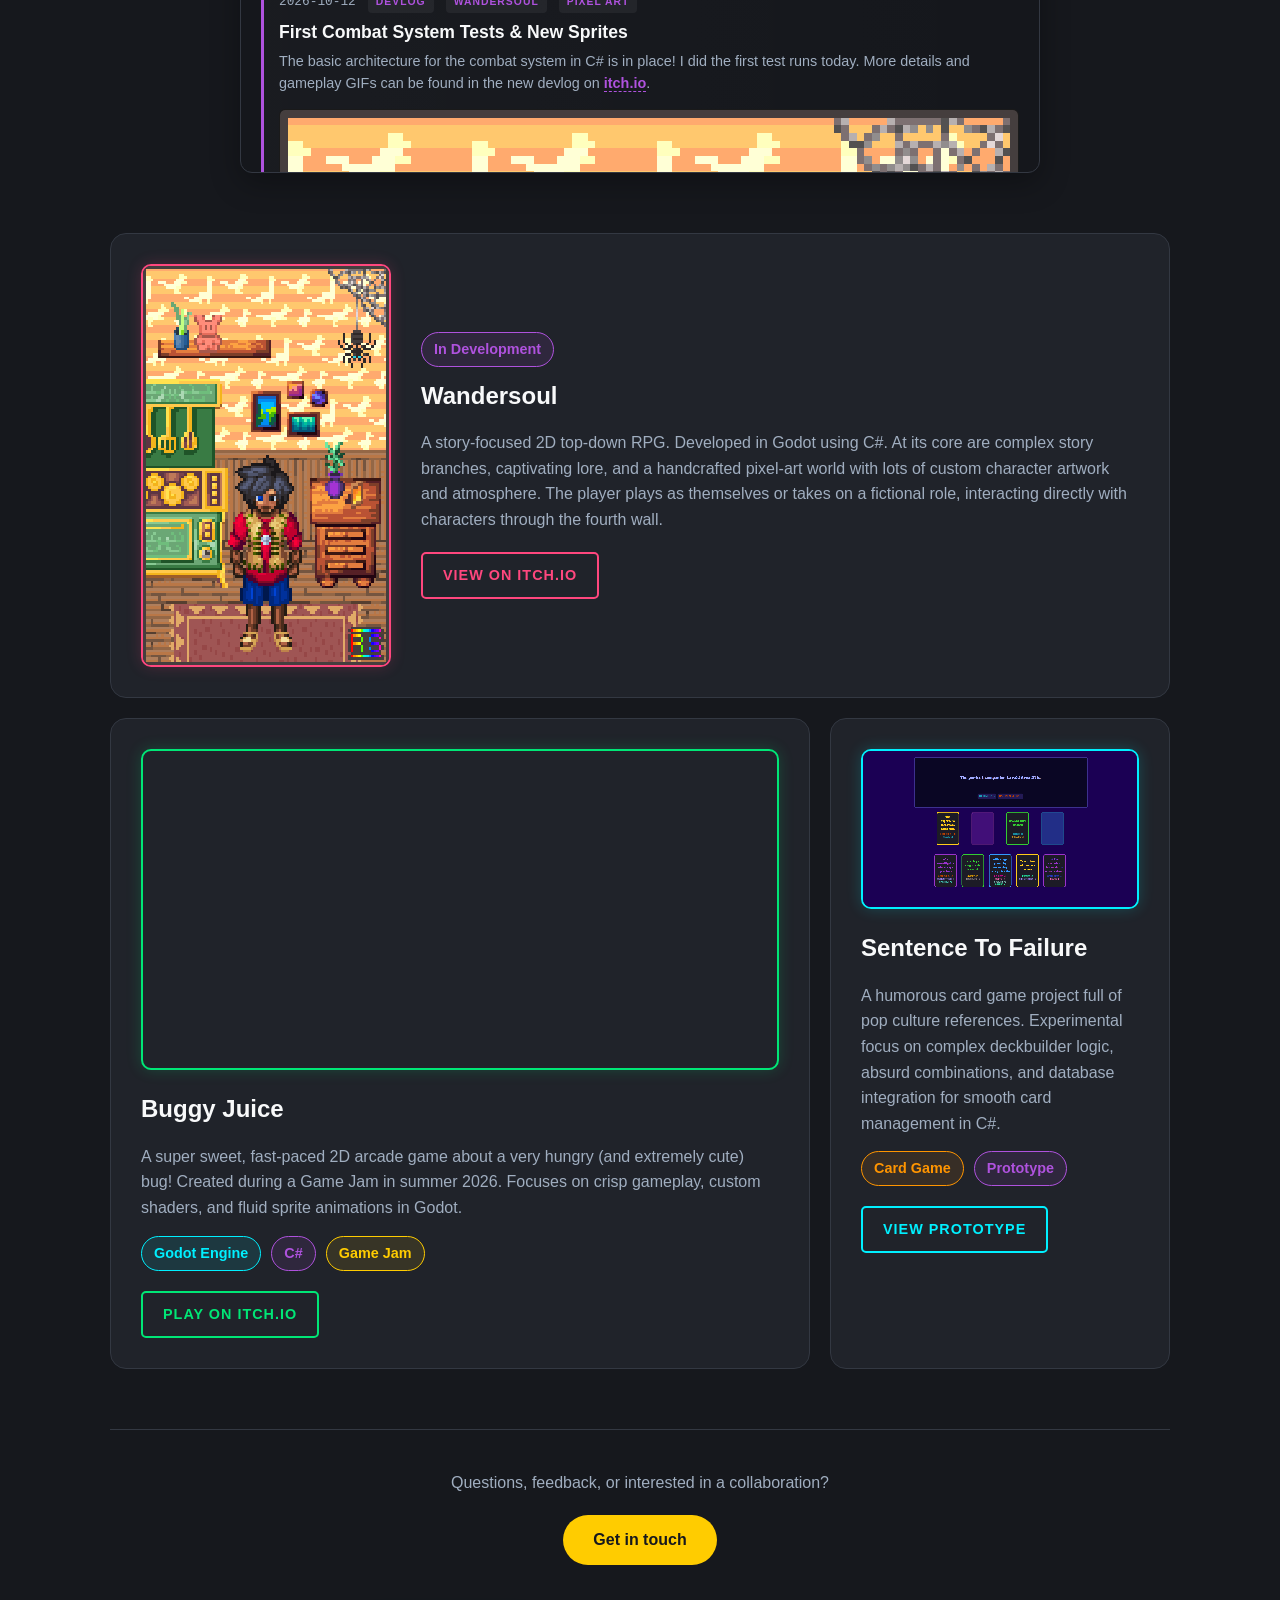
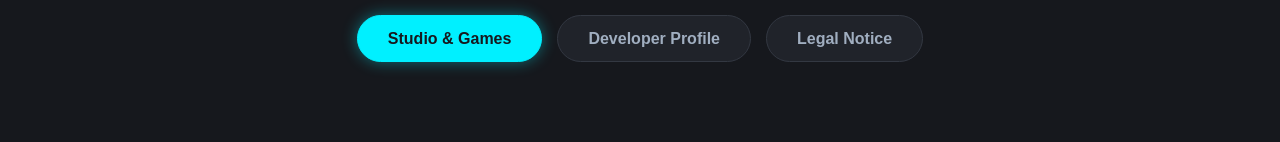
==== commit 8730b9e8: "temporary test favicon added" ====
--- a/index.html
+++ b/index.html
@@ -3,7 +3,8 @@
 <head>
     <meta charset="UTF-8">
     <meta name="viewport" content="width=device-width, initial-scale=1.0">
-    <title>Rainbowsaurus Games | Indie Game Studio & Pixel Art RPGs</title>
+    <title>Rainbowsaurus Games | Indie Game Studio & Pixel Art</title>
+    <link rel="icon" type="image/gif" href="graphics/sticker_heart.gif">
     <meta name="description" content="Discover Rainbowsaurus Games – an independent indie game studio focused on Godot, C#, atmospheric pixel art, and the 2D RPG Wandersoul.">
     <meta name="google-site-verification" content="google-site-verification=RTpRKqdhZVk2YWy2exUzlrP7iewX-W0zW5m9p5V91Ak">
     <meta property="og:title" content="Rainbowsaurus Games | Indie Game Studio">
--- a/style.css
+++ b/style.css
@@ -1380,7 +1380,7 @@
 
 .terminal-body {
     padding: 20px;
-    max-height: 280px; /* Scrollbar erscheint ab dieser Höhe automatisch */
+    max-height: 600px; /* Scrollbar erscheint ab dieser Höhe automatisch */
     overflow-y: auto;
     display: flex;
     flex-direction: column;
@@ -1440,4 +1440,48 @@
     font-size: 0.9rem;
     color: var(--text-muted);
     line-height: 1.5;
+}
+
+/* Styling für Links im News-Text */
+.news-link {
+    color: var(--item-color); /* Übernimmt die Farbe aus der JSON! */
+    text-decoration: none;
+    font-weight: bold;
+    border-bottom: 1px dashed var(--item-color);
+    transition: opacity 0.3s ease;
+}
+
+    .news-link:hover {
+        opacity: 0.7;
+    }
+
+/* Styling für eingebettete Bilder */
+.news-media {
+    margin: 15px 0 10px 0;
+    border-radius: 6px;
+    border: 1px solid rgba(255, 255, 255, 0.1);
+    overflow: hidden;
+    background-color: #000;
+}
+
+    .news-media img {
+        width: 100%;
+        height: auto;
+        display: block;
+        image-rendering: pixelated; /* Erhält den Pixel-Art-Look */
+    }
+
+/* Styling für die Bildunterschrift */
+.news-caption {
+    background: rgba(0, 0, 0, 0.6);
+    color: var(--text-muted);
+    font-size: 0.75rem;
+    padding: 6px 12px;
+    text-align: right;
+    font-family: 'Courier New', Courier, monospace;
+    border-top: 1px dashed rgba(255, 255, 255, 0.1);
+}
+
+.news-meta {
+    flex-wrap: wrap; /* Lässt Tags in die nächste Zeile umbrechen, wenn es zu viele sind */
 }
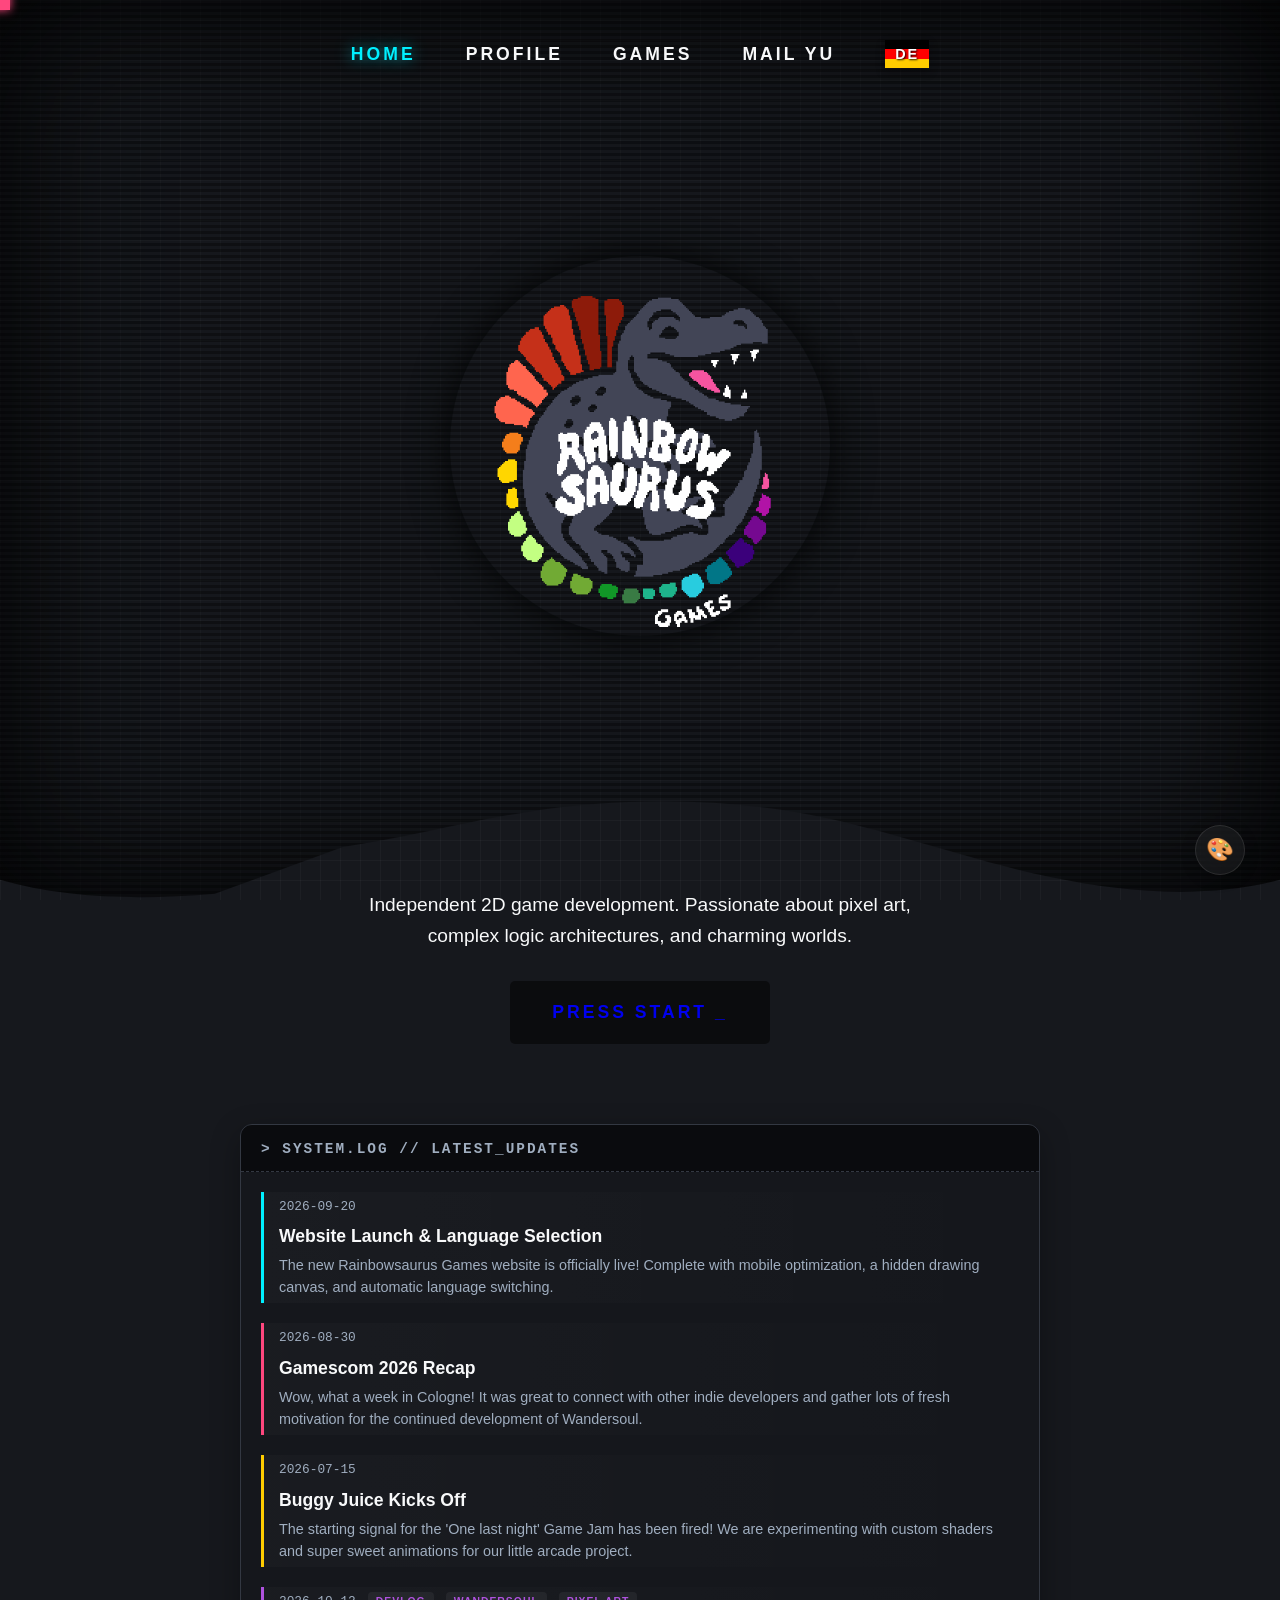
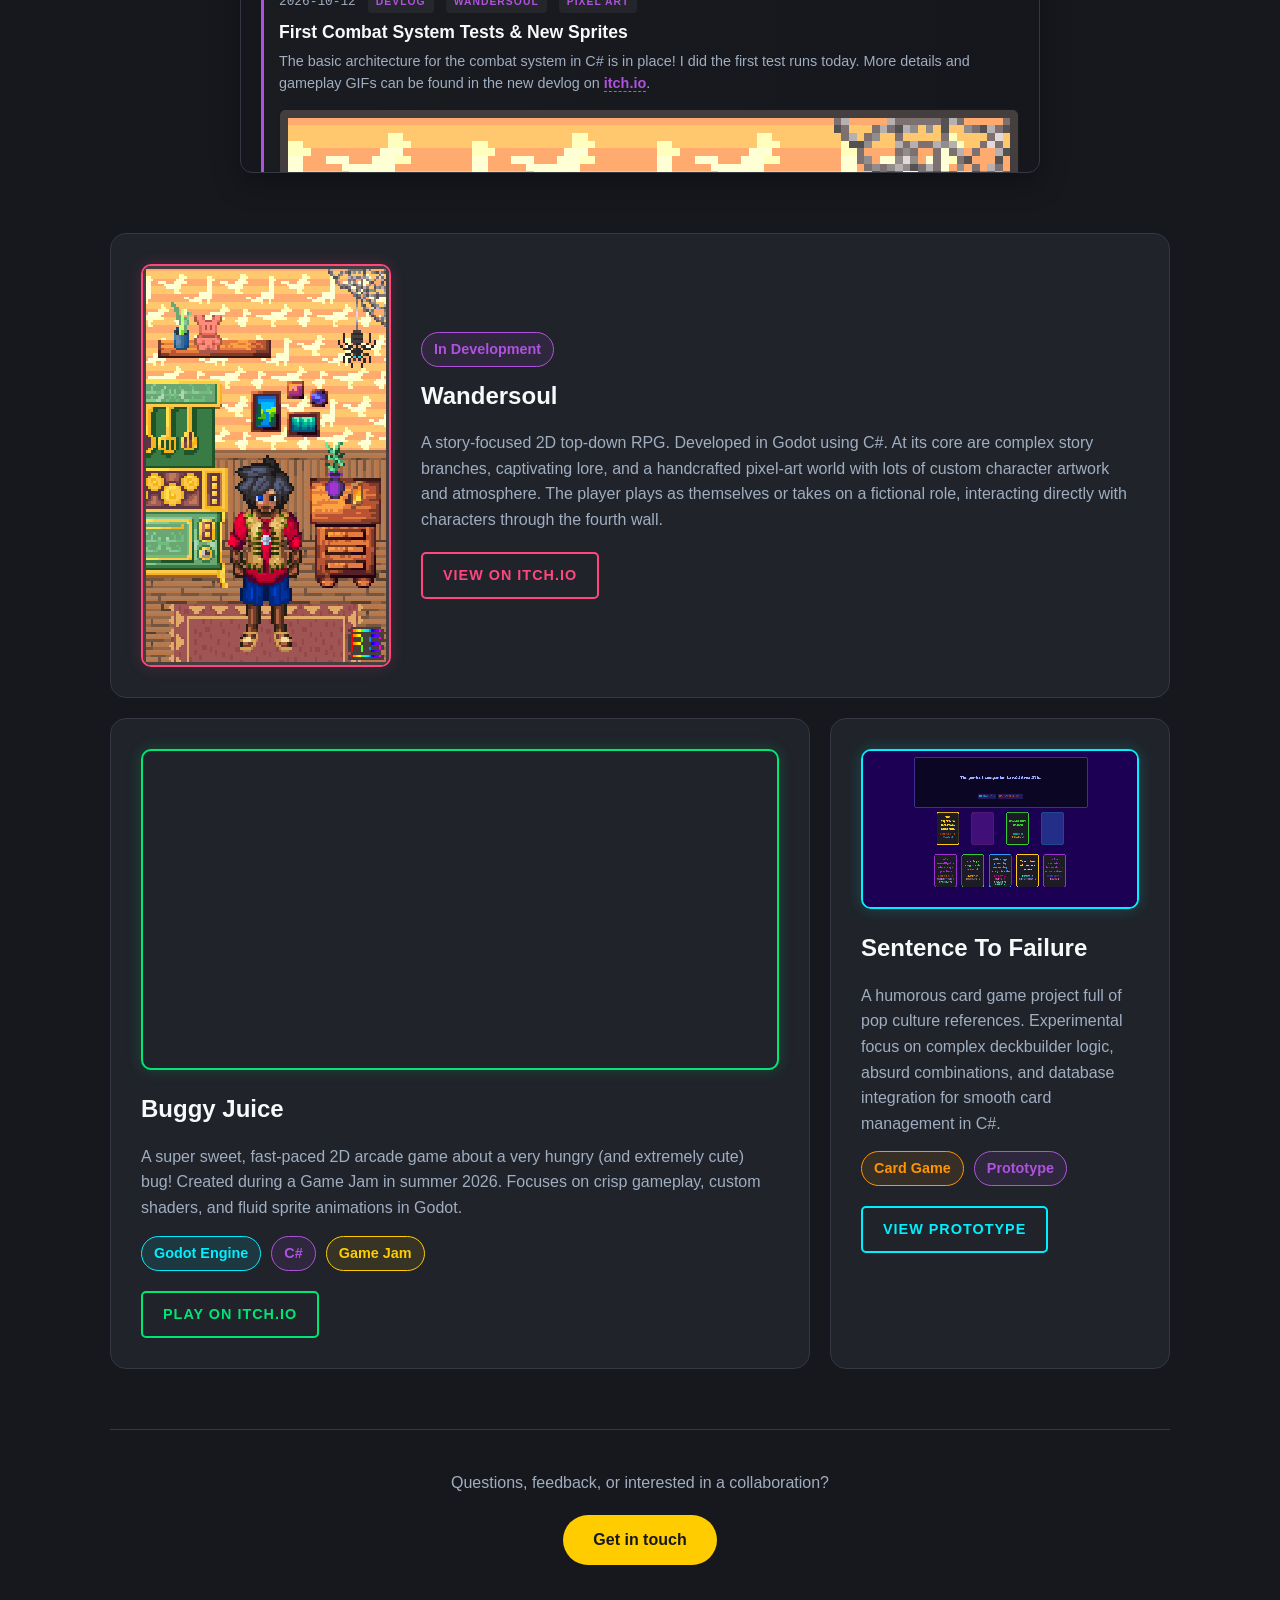
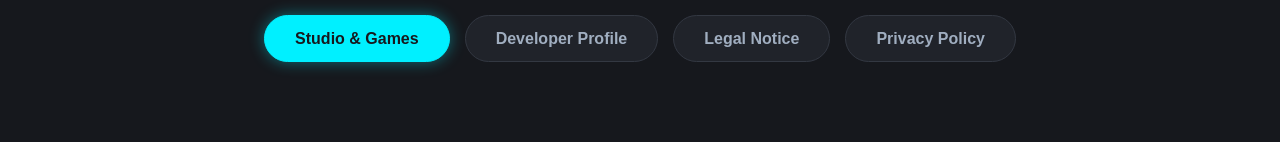
==== commit a5fb72dc: "Favicon + Privacy Policy added" ====
--- a/index.html
+++ b/index.html
@@ -4,7 +4,7 @@
     <meta charset="UTF-8">
     <meta name="viewport" content="width=device-width, initial-scale=1.0">
     <title>Rainbowsaurus Games | Indie Game Studio & Pixel Art</title>
-    <link rel="icon" type="image/gif" href="graphics/sticker_heart.gif">
+    <link rel="icon" type="image/svg+xml" href="graphics/favicon.svg">
     <meta name="description" content="Discover Rainbowsaurus Games – an independent indie game studio focused on Godot, C#, atmospheric pixel art, and the 2D RPG Wandersoul.">
     <meta name="google-site-verification" content="google-site-verification=RTpRKqdhZVk2YWy2exUzlrP7iewX-W0zW5m9p5V91Ak">
     <meta property="og:title" content="Rainbowsaurus Games | Indie Game Studio">
@@ -115,6 +115,7 @@
                 <a href="index.html" class="nav-tab tab-cyan active">Studio & Games</a>
                 <a href="about.html" class="nav-tab tab-pink">Developer Profile</a>
                 <a href="impressum.html" class="nav-tab tab-yellow">Legal Notice</a>
+                <a href="datenschutz.html" class="nav-tab tab-green">Privacy Policy</a>
             </nav>
         </footer>
     </div>
@@ -129,6 +130,12 @@
         <div class="pixel-shape triforce"></div>
         <div class="pixel-shape strawberry"></div>
         <div class="pixel-shape boba"></div>
+        
+        <!-- Neue Motive -->
+        <div class="pixel-shape smiley"></div>
+        <div class="pixel-shape paw"></div>
+        <div class="pixel-shape skull"></div>
+        <div class="pixel-shape gamepad"></div>
     </div>
 
     <!-- Interactive Glass Button -->
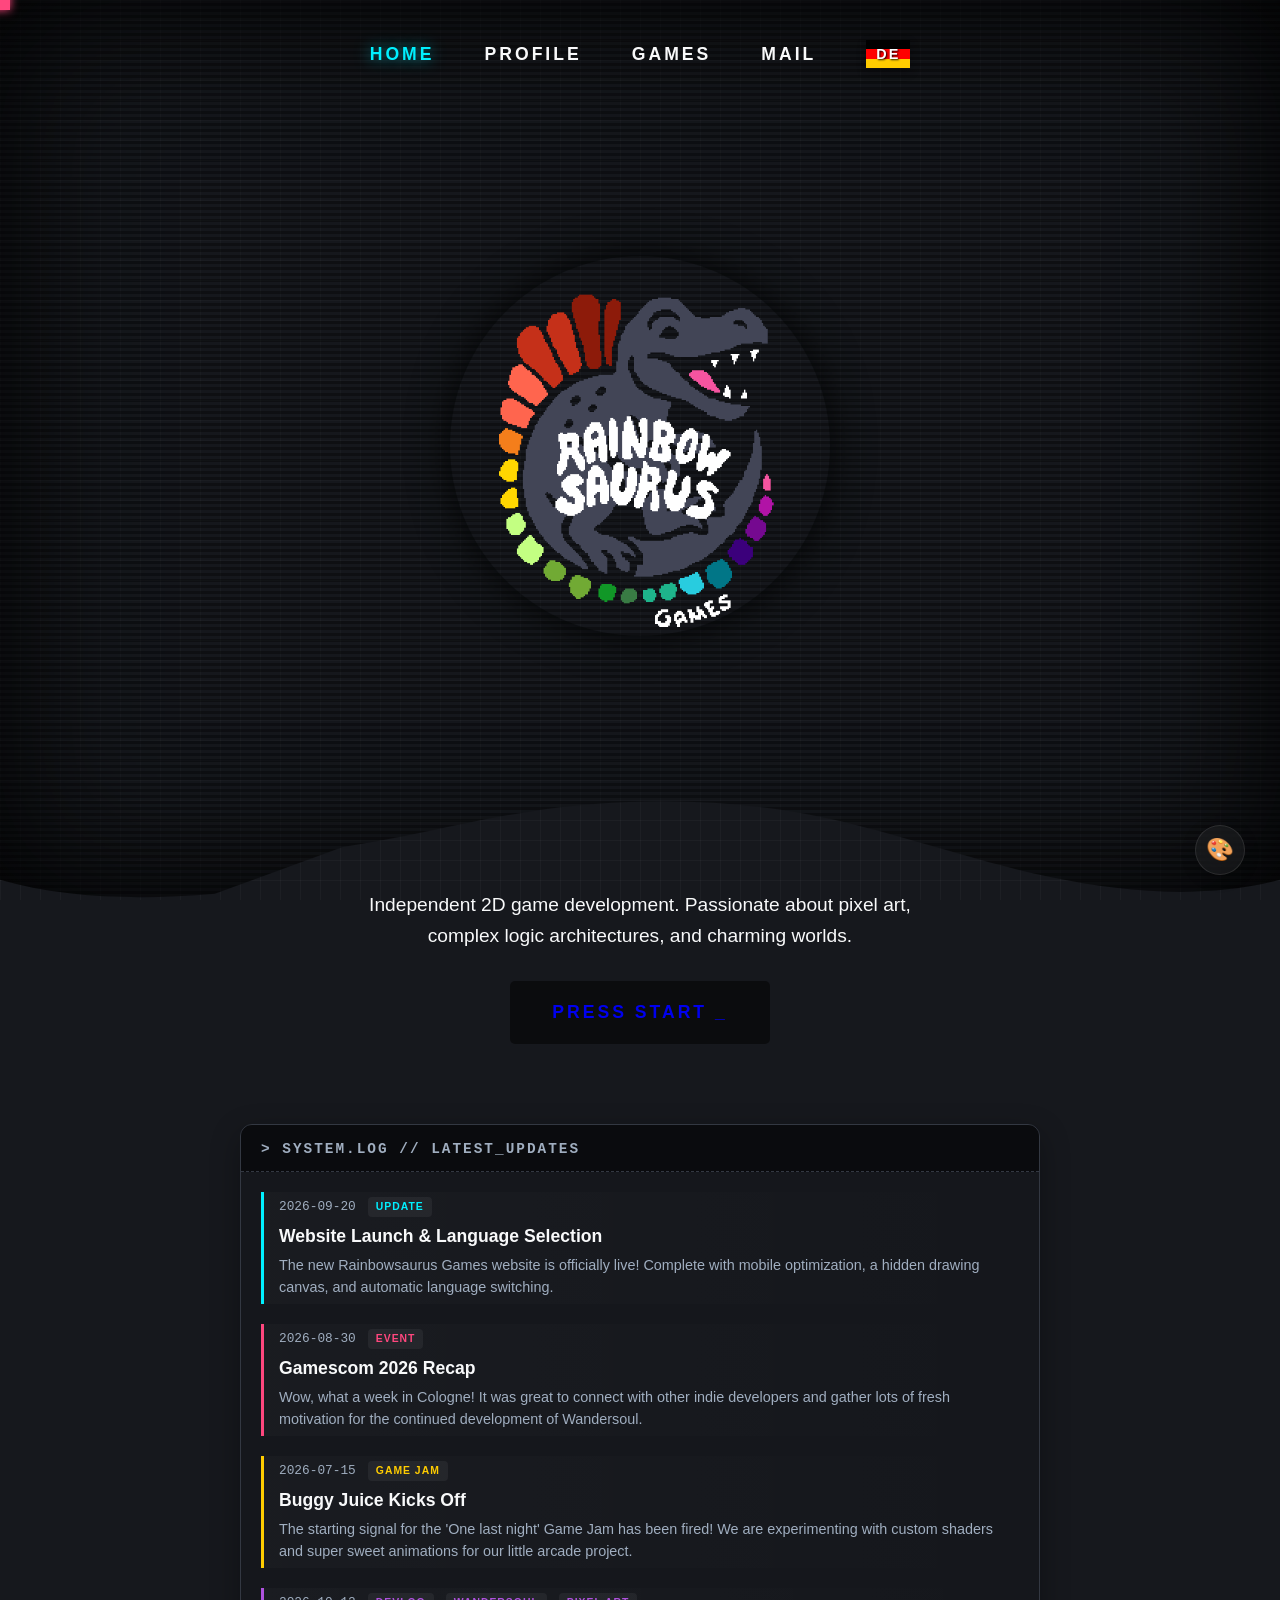
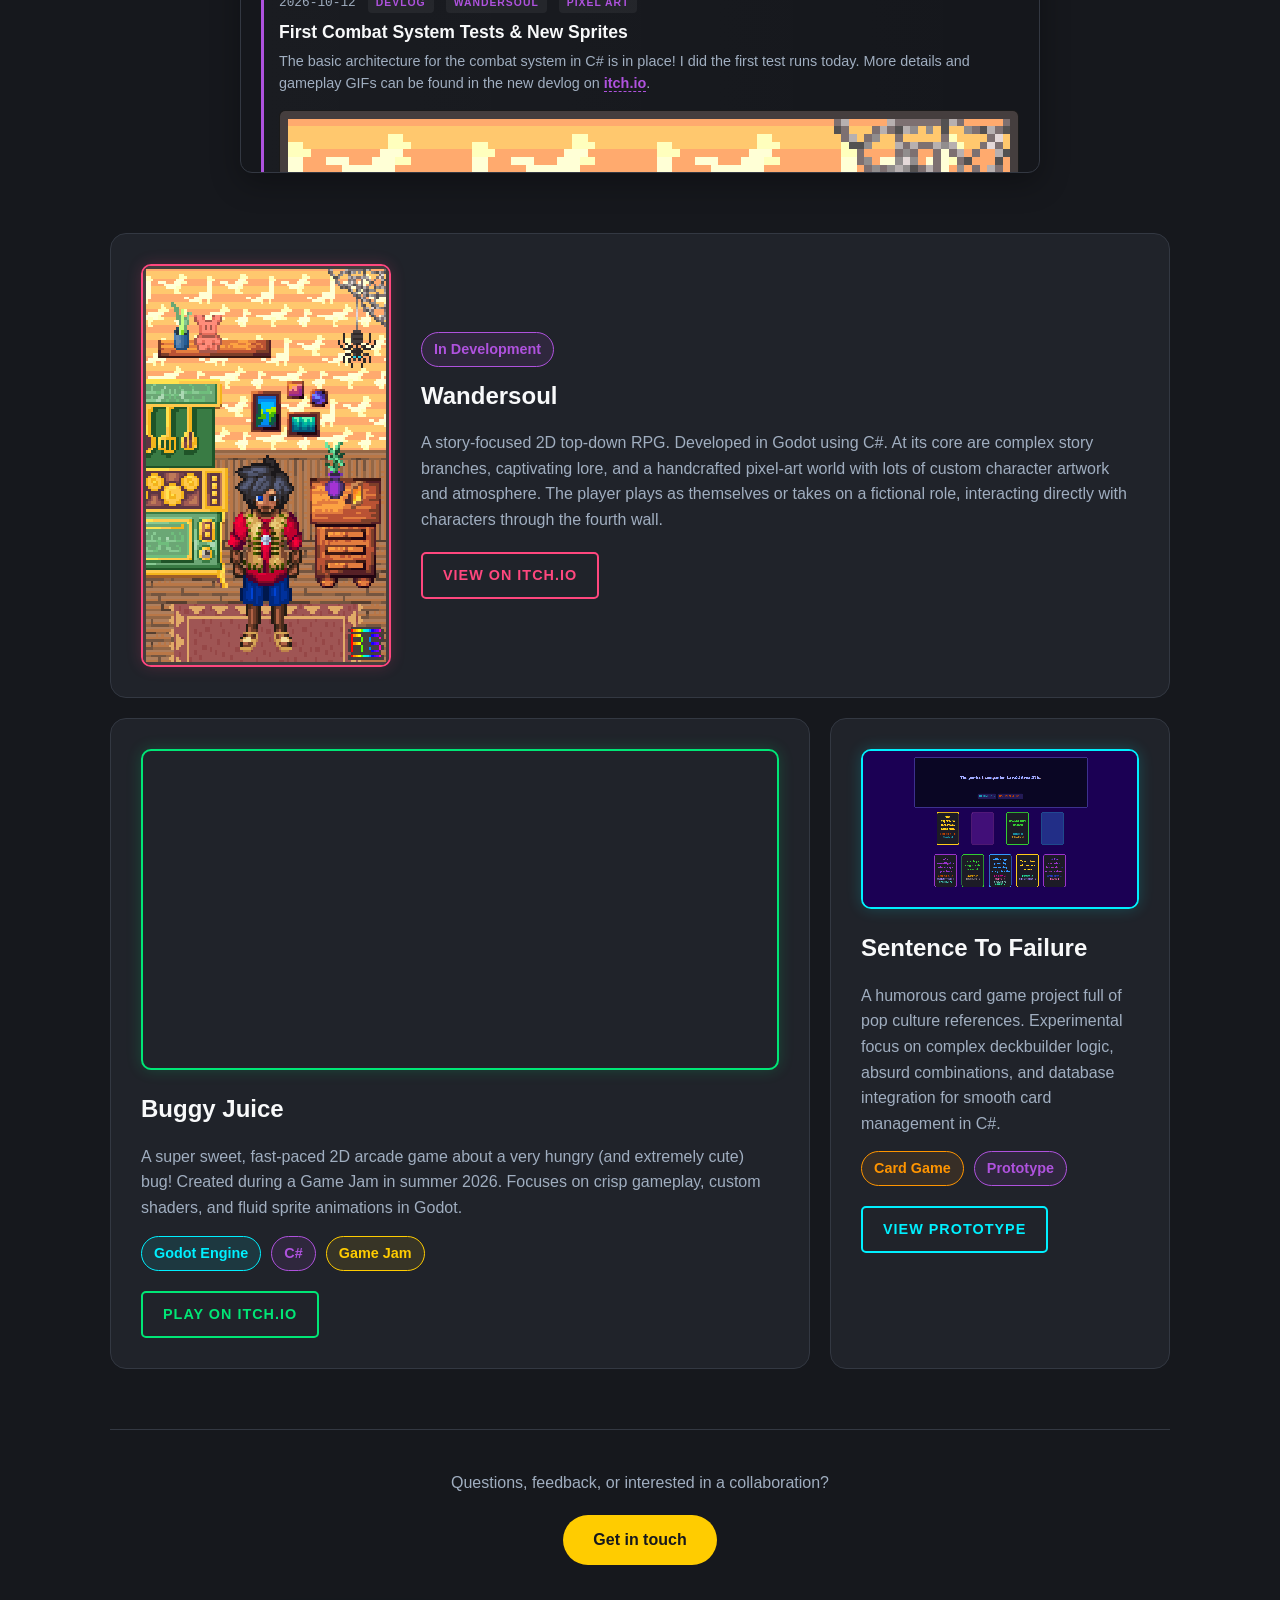
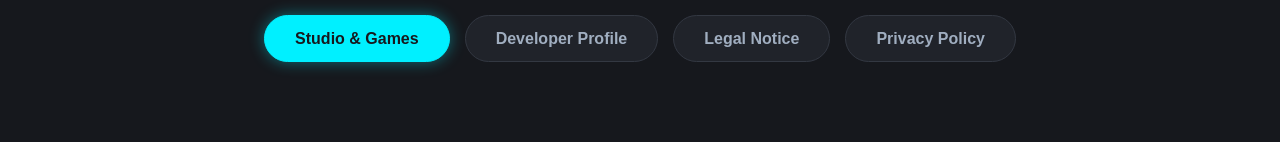
==== commit bba2d6c9: "Colors corrected" ====
--- a/index.html
+++ b/index.html
@@ -23,7 +23,7 @@
         <a href="index.html" class="nav-cyan active">HOME</a>
         <a href="about.html" class="nav-pink">PROFILE</a>
         <a href="https://itch.io" target="_blank" class="nav-yellow">GAMES</a>
-        <a href="mailto:yuabendroth@gmail.com" class="nav-green">MAIL YU</a>
+        <a href="mailto:yuabendroth@gmail.com" class="nav-green">MAIL</a>
         <a href="index_de.html" class="nav-lang flag-de" onclick="localStorage.setItem('langPref', 'de')">DE</a>
     </nav>
 
@@ -110,7 +110,7 @@
 
         <footer class="minimal-footer">
             <p>Questions, feedback, or interested in a collaboration?</p>
-            <a href="mailto:yuabendroth@gmail.com" class="contact-button">Get in touch</a>
+            <a href="mailto:yuabendroth@gmail.com" class="contact-button animated-bg">Get in touch</a>
             <nav class="footer-nav slide-hidden">
                 <a href="index.html" class="nav-tab tab-cyan active">Studio & Games</a>
                 <a href="about.html" class="nav-tab tab-pink">Developer Profile</a>
@@ -130,8 +130,6 @@
         <div class="pixel-shape triforce"></div>
         <div class="pixel-shape strawberry"></div>
         <div class="pixel-shape boba"></div>
-        
-        <!-- Neue Motive -->
         <div class="pixel-shape smiley"></div>
         <div class="pixel-shape paw"></div>
         <div class="pixel-shape skull"></div>
--- a/style.css
+++ b/style.css
@@ -115,6 +115,23 @@
             text-shadow: 0 0 15px rgba(0, 230, 118, 0.6);
         }
 
+/* ANIMIERTER MAIL BUTTON */
+@keyframes cycleNavColors {
+    0% { color: var(--accent-cyan); text-shadow: 0 0 15px rgba(0, 240, 255, 0.6); }
+    25% { color: var(--accent-pink); text-shadow: 0 0 15px rgba(255, 71, 126, 0.6); }
+    50% { color: var(--accent-yellow); text-shadow: 0 0 15px rgba(255, 204, 0, 0.6); }
+    75% { color: var(--accent-green); text-shadow: 0 0 15px rgba(0, 230, 118, 0.6); }
+    100% { color: var(--accent-cyan); text-shadow: 0 0 15px rgba(0, 240, 255, 0.6); }
+}
+
+.top-nav a.nav-animated, .top-nav-about a.nav-animated {
+    animation: cycleNavColors 8s linear infinite;
+}
+
+.top-nav a.nav-animated:hover, .top-nav-about a.nav-animated:hover {
+    transform: scale(1.1);
+}
+
 /* --- FLAGGEN BUTTONS --- */
 .nav-lang {
     display: inline-flex !important;
@@ -127,7 +144,7 @@
     font-weight: bold;
     text-shadow: 1px 1px 2px rgba(0,0,0,0.9) !important;
     letter-spacing: 2px !important;
-    border: none !important; /* Entfernt den störenden Rand komplett */
+    border: none !important;
     box-shadow: 0 4px 10px rgba(0, 0, 0, 0.3) !important;
     transition: transform 0.3s ease, box-shadow 0.3s ease !important;
 }
@@ -139,7 +156,7 @@
 
 .flag-de {
     background: linear-gradient(to bottom, #000000 0%, #000000 33.3%, #FF0000 33.3%, #FF0000 66.6%, #FFCC00 66.6%, #FFCC00 100%) !important;
-    background-repeat: no-repeat !important; /* Verhindert das gelbe Durchbluten oben */
+    background-repeat: no-repeat !important;
     background-size: 100% 100% !important;
 }
 
@@ -161,7 +178,6 @@
     background-color: transparent;
     z-index: 5;
     
-    /* Welle als Schnittmaske */
     -webkit-mask-image: linear-gradient(black, black), url("data:image/svg+xml,%3Csvg xmlns='http://www.w3.org/2000/svg' viewBox='0 0 1200 120' preserveAspectRatio='none'%3E%3Cpath d='M321.39,56.44c58-10.79,114.16-30.13,172-41.86,82.39-16.72,168.19-17.73,250.45-.39C823.78,31,906.67,72,985.66,92.83c70.05,18.48,146.53,26.09,214.34,3V0H0V95.8C59.71,118.08,130.83,120.34,201.39,112.59Z'/%3E%3C/svg%3E");
     -webkit-mask-size: 100% calc(100% - 99px), 100% 100px;
     -webkit-mask-position: top, bottom;
@@ -231,8 +247,8 @@
 /* SPRECHBLASE */
 .pixel-speech-bubble {
     position: absolute;
-    bottom: 70%; /* Vorher 55% – schiebt die Blase deutlich weiter nach oben */
-    left: 86%; /* Vorher 70% – zieht die Blase weiter nach rechts */
+    bottom: 70%;
+    left: 86%;
     background-color: var(--text-main);
     color: var(--bg-main);
     font-family: 'Courier New', Courier, monospace;
@@ -825,6 +841,44 @@
         transform: translateY(-2px);
     }
 
+/* --- ANIMIERTER KONTAKT BUTTON UNTEN --- */
+@keyframes cycleBgColors {
+    0% {
+        background-color: var(--accent-cyan);
+        box-shadow: 0 0 15px rgba(0, 240, 255, 0.6);
+    }
+
+    25% {
+        background-color: var(--accent-pink);
+        box-shadow: 0 0 15px rgba(255, 71, 126, 0.6);
+    }
+
+    50% {
+        background-color: var(--accent-yellow);
+        box-shadow: 0 0 15px rgba(255, 204, 0, 0.6);
+    }
+
+    75% {
+        background-color: var(--accent-green);
+        box-shadow: 0 0 15px rgba(0, 230, 118, 0.6);
+    }
+
+    100% {
+        background-color: var(--accent-cyan);
+        box-shadow: 0 0 15px rgba(0, 240, 255, 0.6);
+    }
+}
+
+.contact-button.animated-bg {
+    animation: cycleBgColors 8s linear infinite;
+    color: var(--bg-main);
+    border: none;
+}
+
+    .contact-button.animated-bg:hover {
+        transform: translateY(-2px) scale(1.05);
+    }
+
 .footer-nav {
     display: flex;
     justify-content: center;
@@ -853,6 +907,7 @@
 .tab-cyan:hover, .tab-cyan.active { background-color: var(--accent-cyan); border-color: var(--accent-cyan); color: var(--bg-main); box-shadow: 0 0 15px rgba(0, 240, 255, 0.4); }
 .tab-pink:hover, .tab-pink.active { background-color: var(--accent-pink); border-color: var(--accent-pink); color: var(--text-main); box-shadow: 0 0 15px rgba(255, 71, 126, 0.4); }
 .tab-yellow:hover, .tab-yellow.active { background-color: var(--accent-yellow); border-color: var(--accent-yellow); color: var(--bg-main); box-shadow: 0 0 15px rgba(255, 204, 0, 0.4); }
+.tab-green:hover, .tab-green.active { background-color: var(--accent-green); border-color: var(--accent-green); color: var(--bg-main); box-shadow: 0 0 15px rgba(0, 230, 118, 0.4); }
 
 /* --- 13. SCROLL ANIMATIONEN --- */
 .slide-hidden {
@@ -965,6 +1020,30 @@
     animation: stepLeft 110s steps(150) infinite 40s;
     right: -200px;
     box-shadow: 60px 0 0 var(--accent-pink), 80px 0 0 var(--accent-pink), 60px 20px 0 var(--accent-pink), 80px 20px 0 var(--accent-pink), 60px 40px 0 var(--accent-pink), 80px 40px 0 var(--accent-pink), 20px 60px 0 var(--accent-cyan), 40px 60px 0 var(--accent-cyan), 60px 60px 0 var(--accent-cyan), 80px 60px 0 var(--accent-cyan), 100px 60px 0 var(--accent-cyan), 120px 60px 0 var(--accent-cyan), 20px 80px 0 var(--accent-cyan), 40px 80px 0 var(--accent-cyan), 60px 80px 0 var(--accent-cyan), 80px 80px 0 var(--accent-cyan), 100px 80px 0 var(--accent-cyan), 120px 80px 0 var(--accent-cyan), 20px 100px 0 var(--text-main), 120px 100px 0 var(--text-main), 20px 120px 0 var(--text-main), 120px 120px 0 var(--text-main), 20px 140px 0 var(--text-main), 120px 140px 0 var(--text-main), 40px 160px 0 var(--text-main), 100px 160px 0 var(--text-main), 40px 180px 0 var(--text-main), 60px 180px 0 var(--text-main), 80px 180px 0 var(--text-main), 100px 180px 0 var(--text-main), 40px 120px 0 var(--accent-yellow), 80px 120px 0 var(--accent-yellow), 60px 140px 0 var(--accent-pink), 100px 140px 0 var(--accent-yellow), 60px 160px 0 var(--accent-yellow), 80px 160px 0 var(--accent-pink);
+}
+
+.smiley {
+    animation: stepRight 85s steps(150) infinite 12s;
+    left: -200px;
+    box-shadow: 40px 0 0 var(--accent-yellow), 60px 0 0 var(--accent-yellow), 80px 0 0 var(--accent-yellow), 20px 20px 0 var(--accent-yellow), 40px 20px 0 var(--accent-yellow), 60px 20px 0 var(--accent-yellow), 80px 20px 0 var(--accent-yellow), 100px 20px 0 var(--accent-yellow), 0 40px 0 var(--accent-yellow), 20px 40px 0 var(--accent-yellow), 60px 40px 0 var(--accent-yellow), 100px 40px 0 var(--accent-yellow), 120px 40px 0 var(--accent-yellow), 0 60px 0 var(--accent-yellow), 20px 60px 0 var(--accent-yellow), 40px 60px 0 var(--accent-yellow), 60px 60px 0 var(--accent-yellow), 80px 60px 0 var(--accent-yellow), 100px 60px 0 var(--accent-yellow), 120px 60px 0 var(--accent-yellow), 0 80px 0 var(--accent-yellow), 40px 80px 0 var(--accent-yellow), 60px 80px 0 var(--accent-yellow), 80px 80px 0 var(--accent-yellow), 120px 80px 0 var(--accent-yellow), 20px 100px 0 var(--accent-yellow), 100px 100px 0 var(--accent-yellow), 40px 120px 0 var(--accent-yellow), 60px 120px 0 var(--accent-yellow), 80px 120px 0 var(--accent-yellow);
+}
+
+.paw {
+    animation: stepLeft 70s steps(150) infinite 18s;
+    right: -200px;
+    box-shadow: 40px 0 0 var(--accent-pink), 60px 0 0 var(--accent-pink), 0 20px 0 var(--accent-pink), 20px 20px 0 var(--accent-pink), 80px 20px 0 var(--accent-pink), 100px 20px 0 var(--accent-pink), 40px 60px 0 var(--accent-pink), 60px 60px 0 var(--accent-pink), 20px 80px 0 var(--accent-pink), 40px 80px 0 var(--accent-pink), 60px 80px 0 var(--accent-pink), 80px 80px 0 var(--accent-pink), 0 100px 0 var(--accent-pink), 20px 100px 0 var(--accent-pink), 40px 100px 0 var(--accent-pink), 60px 100px 0 var(--accent-pink), 80px 100px 0 var(--accent-pink), 100px 100px 0 var(--accent-pink), 20px 120px 0 var(--accent-pink), 40px 120px 0 var(--accent-pink), 60px 120px 0 var(--accent-pink), 80px 120px 0 var(--accent-pink), 40px 140px 0 var(--accent-pink), 60px 140px 0 var(--accent-pink);
+}
+
+.skull {
+    animation: stepRight 95s steps(150) infinite 45s;
+    left: -200px;
+    box-shadow: 40px 0 0 #FFFFFF, 60px 0 0 #FFFFFF, 80px 0 0 #FFFFFF, 20px 20px 0 #FFFFFF, 40px 20px 0 #FFFFFF, 60px 20px 0 #FFFFFF, 80px 20px 0 #FFFFFF, 100px 20px 0 #FFFFFF, 0 40px 0 #FFFFFF, 20px 40px 0 #FFFFFF, 40px 40px 0 #FFFFFF, 60px 40px 0 #FFFFFF, 80px 40px 0 #FFFFFF, 100px 40px 0 #FFFFFF, 120px 40px 0 #FFFFFF, 0 60px 0 #FFFFFF, 40px 60px 0 #FFFFFF, 60px 60px 0 #FFFFFF, 80px 60px 0 #FFFFFF, 120px 60px 0 #FFFFFF, 0 80px 0 #FFFFFF, 20px 80px 0 #FFFFFF, 40px 80px 0 #FFFFFF, 60px 80px 0 #FFFFFF, 80px 80px 0 #FFFFFF, 100px 80px 0 #FFFFFF, 120px 80px 0 #FFFFFF, 20px 100px 0 #FFFFFF, 40px 100px 0 #FFFFFF, 60px 100px 0 #FFFFFF, 80px 100px 0 #FFFFFF, 100px 100px 0 #FFFFFF, 40px 120px 0 #FFFFFF, 60px 120px 0 #FFFFFF, 80px 120px 0 #FFFFFF, 40px 140px 0 #FFFFFF, 80px 140px 0 #FFFFFF;
+}
+
+.gamepad {
+    animation: stepLeft 65s steps(150) infinite 30s;
+    right: -200px;
+    box-shadow: 20px 0 0 var(--accent-cyan), 40px 0 0 var(--accent-cyan), 80px 0 0 var(--accent-cyan), 100px 0 0 var(--accent-cyan), 0 20px 0 var(--accent-cyan), 20px 20px 0 var(--accent-cyan), 40px 20px 0 var(--accent-cyan), 60px 20px 0 var(--accent-cyan), 80px 20px 0 var(--accent-cyan), 100px 20px 0 var(--accent-cyan), 120px 20px 0 var(--accent-cyan), 0 40px 0 var(--accent-cyan), 60px 40px 0 var(--accent-cyan), 120px 40px 0 var(--accent-cyan), 0 60px 0 var(--accent-cyan), 20px 60px 0 var(--accent-cyan), 40px 60px 0 var(--accent-cyan), 60px 60px 0 var(--accent-cyan), 80px 60px 0 var(--accent-cyan), 100px 60px 0 var(--accent-cyan), 120px 60px 0 var(--accent-cyan), 20px 80px 0 var(--accent-cyan), 100px 80px 0 var(--accent-cyan);
 }
 
 @keyframes stepRight {
@@ -1278,6 +1357,7 @@
     .hero-section {
         flex-direction: column-reverse;
         text-align: center;
+        margin-top: 90px;
     }
 
     .bento-grid {
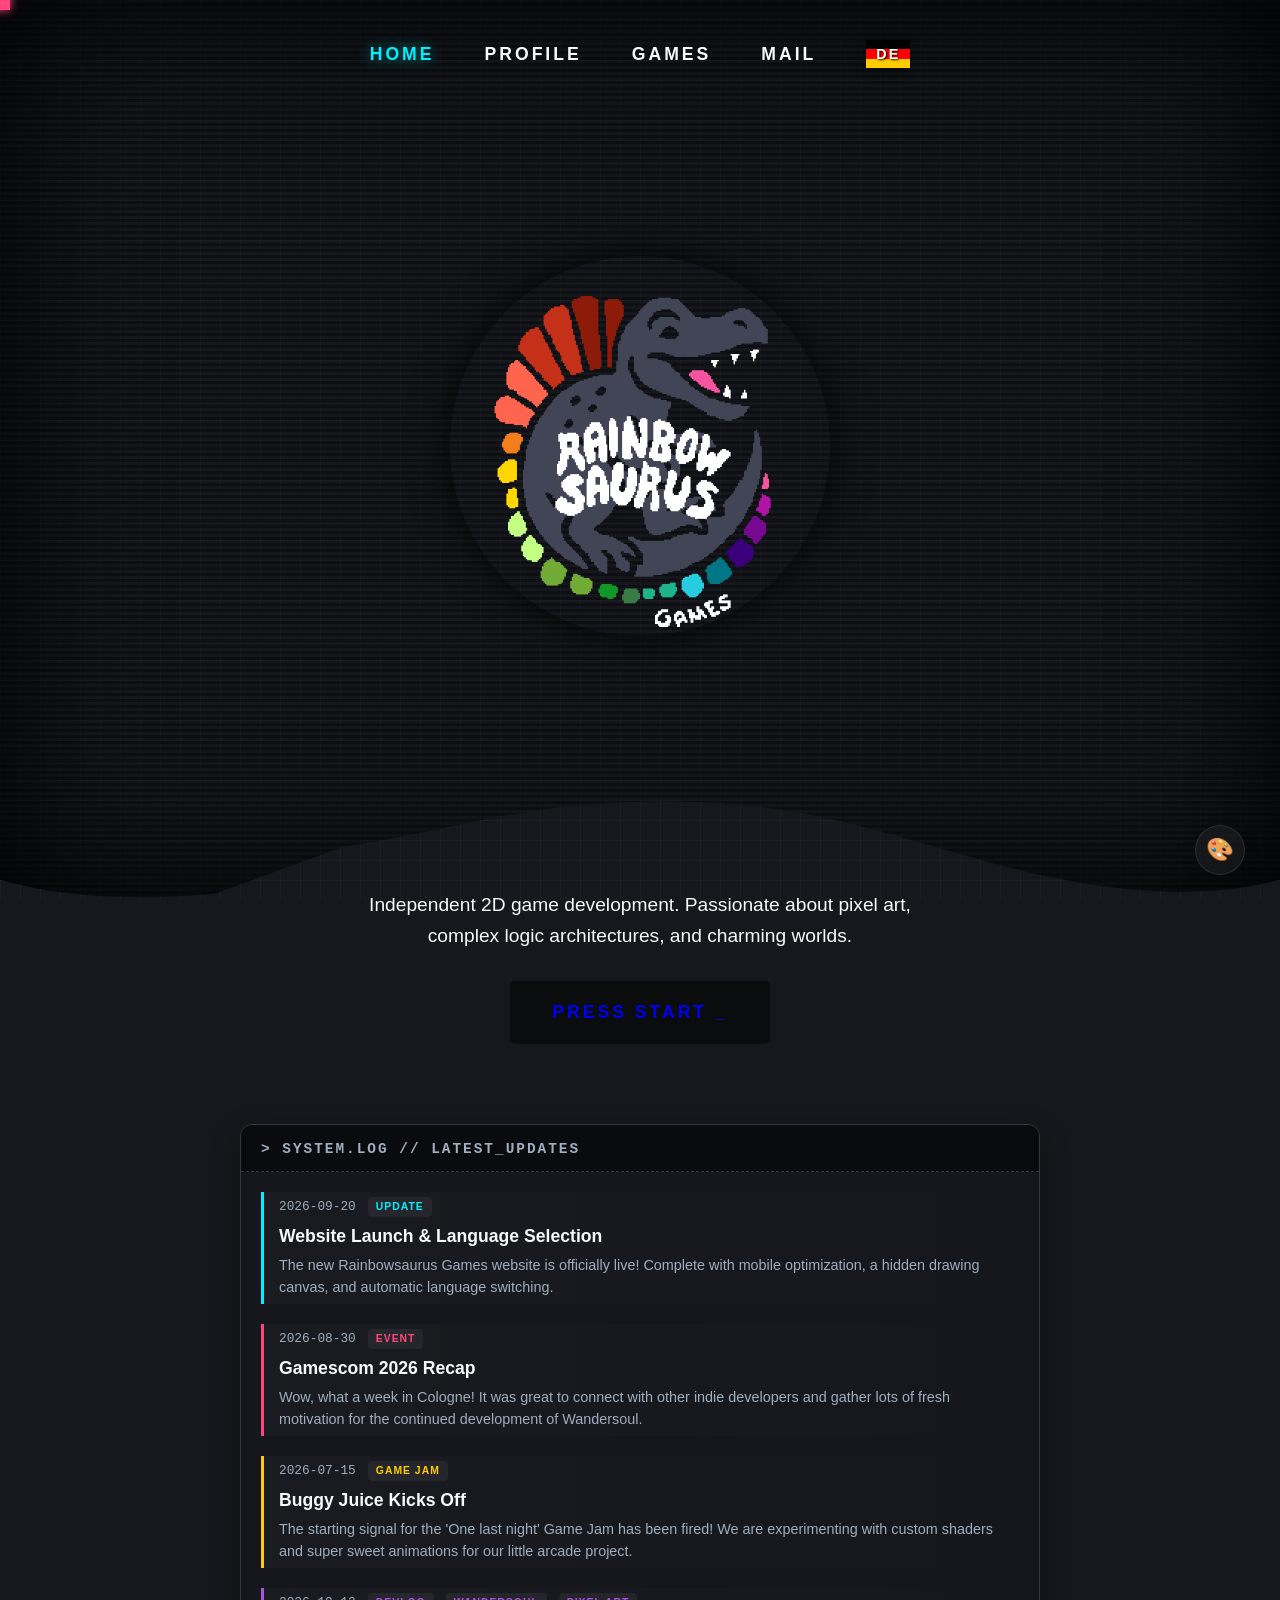
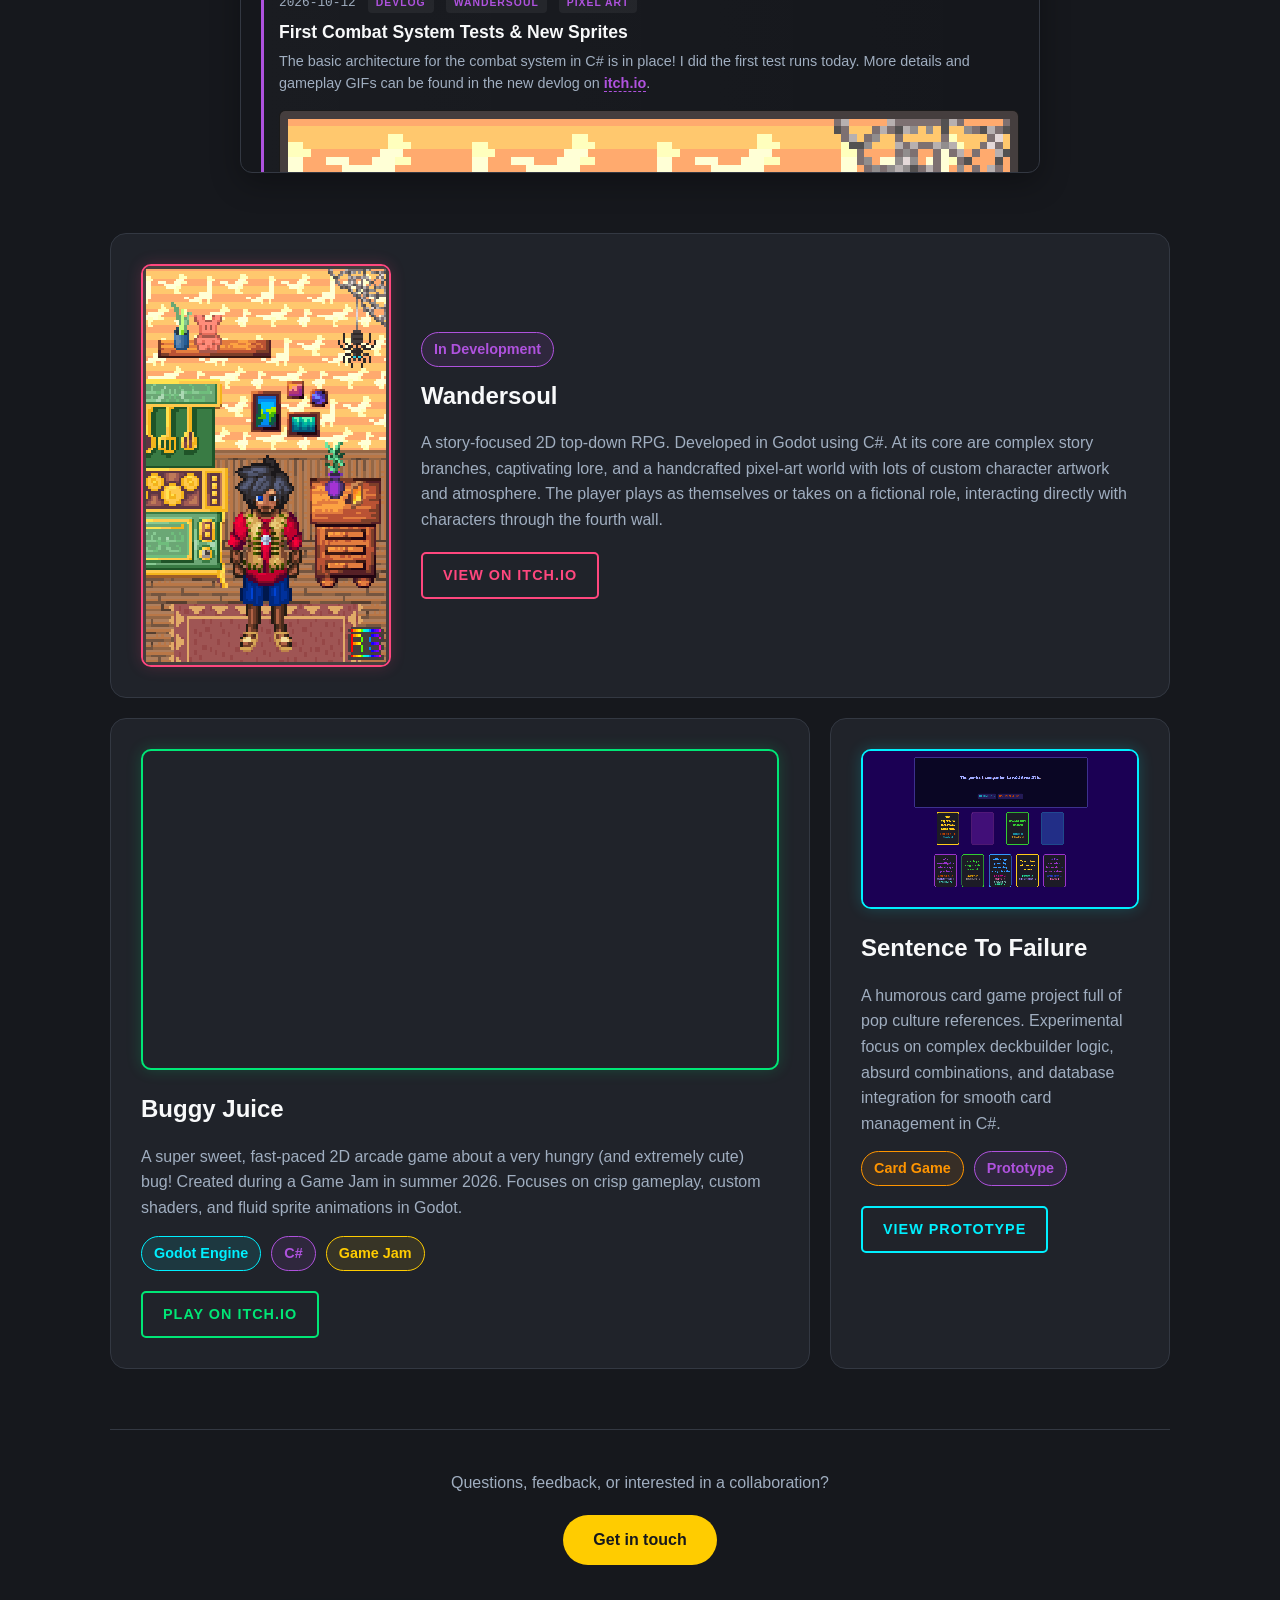
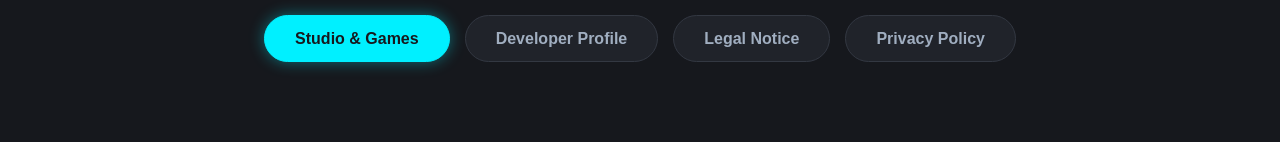
==== commit f2936132: "Update index.html" ====
--- a/index.html
+++ b/index.html
@@ -3,7 +3,7 @@
 <head>
     <meta charset="UTF-8">
     <meta name="viewport" content="width=device-width, initial-scale=1.0">
-    <title>Rainbowsaurus Games | Indie Game Studio & Pixel Art</title>
+    <title>Rainbowsaurus Games | Indie Game Studio</title>
     <link rel="icon" type="image/svg+xml" href="graphics/favicon.svg">
     <meta name="description" content="Discover Rainbowsaurus Games – an independent indie game studio focused on Godot, C#, atmospheric pixel art, and the 2D RPG Wandersoul.">
     <meta name="google-site-verification" content="google-site-verification=RTpRKqdhZVk2YWy2exUzlrP7iewX-W0zW5m9p5V91Ak">
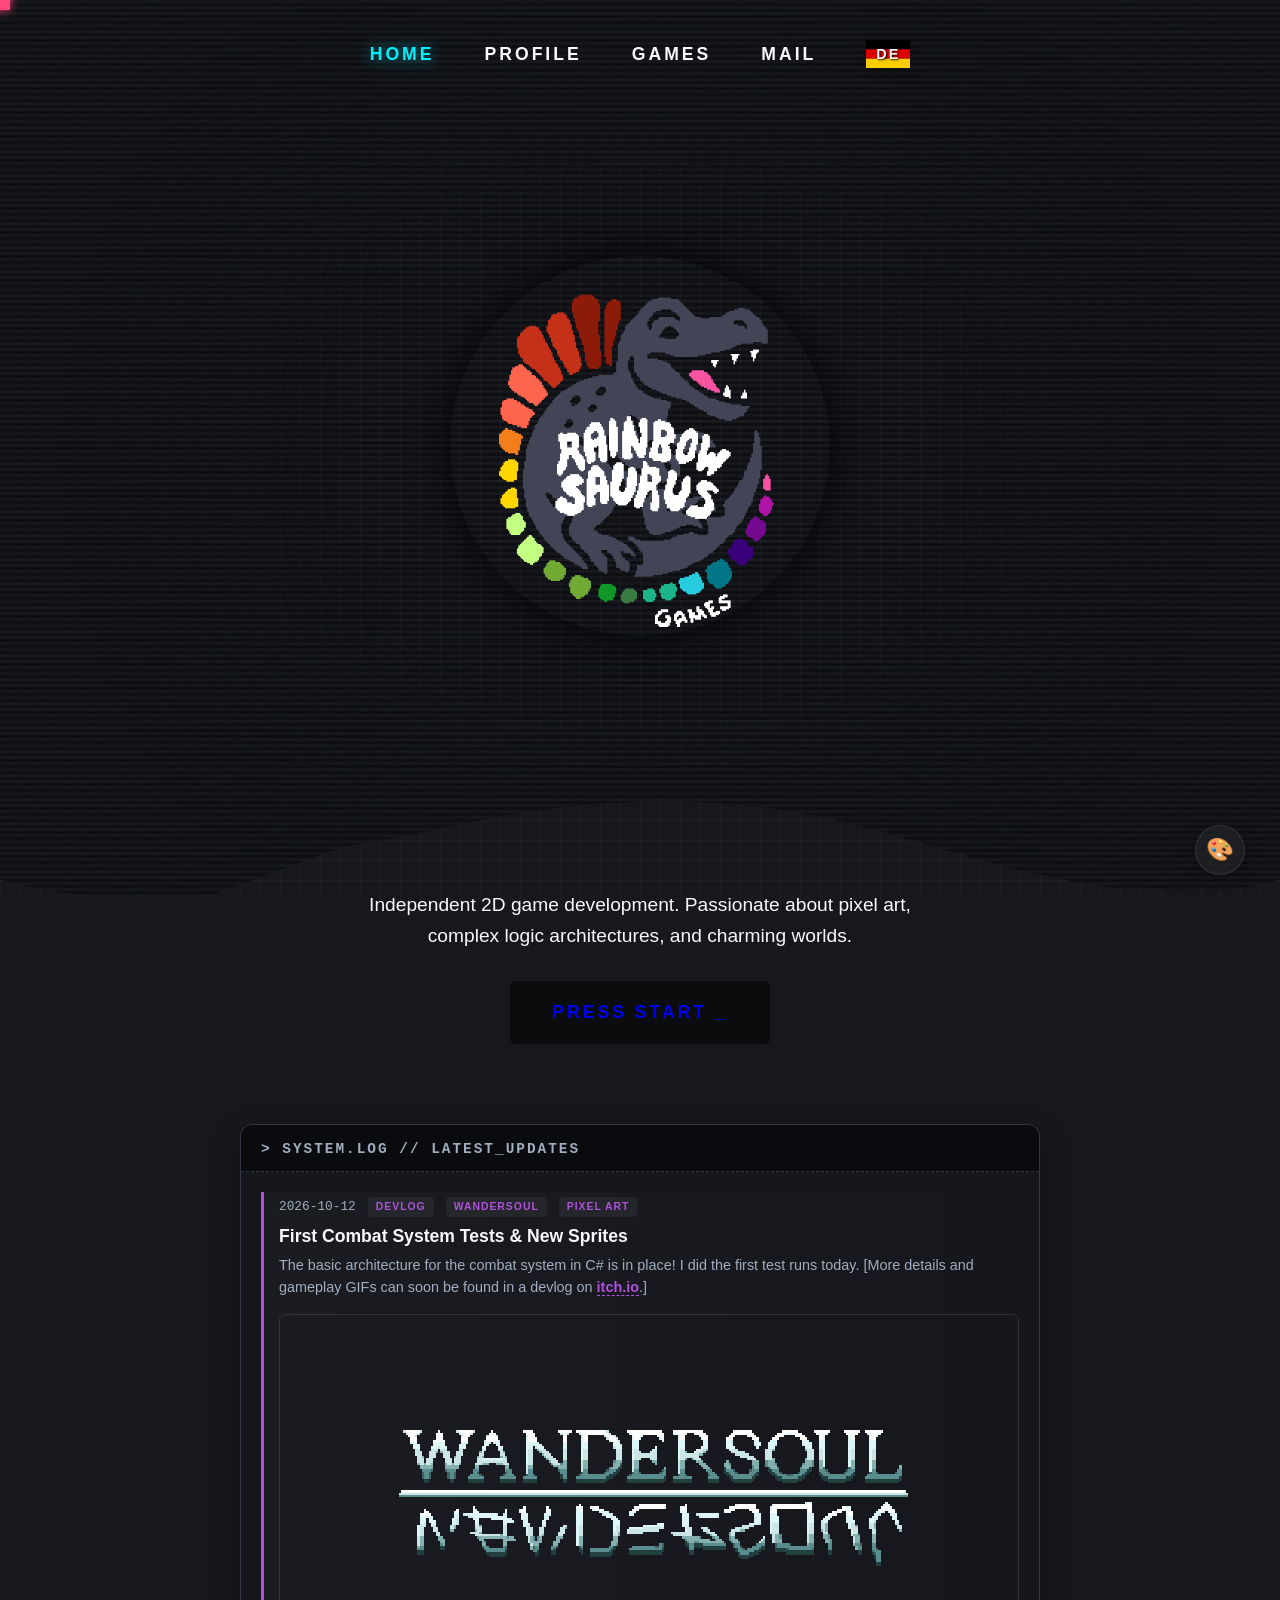
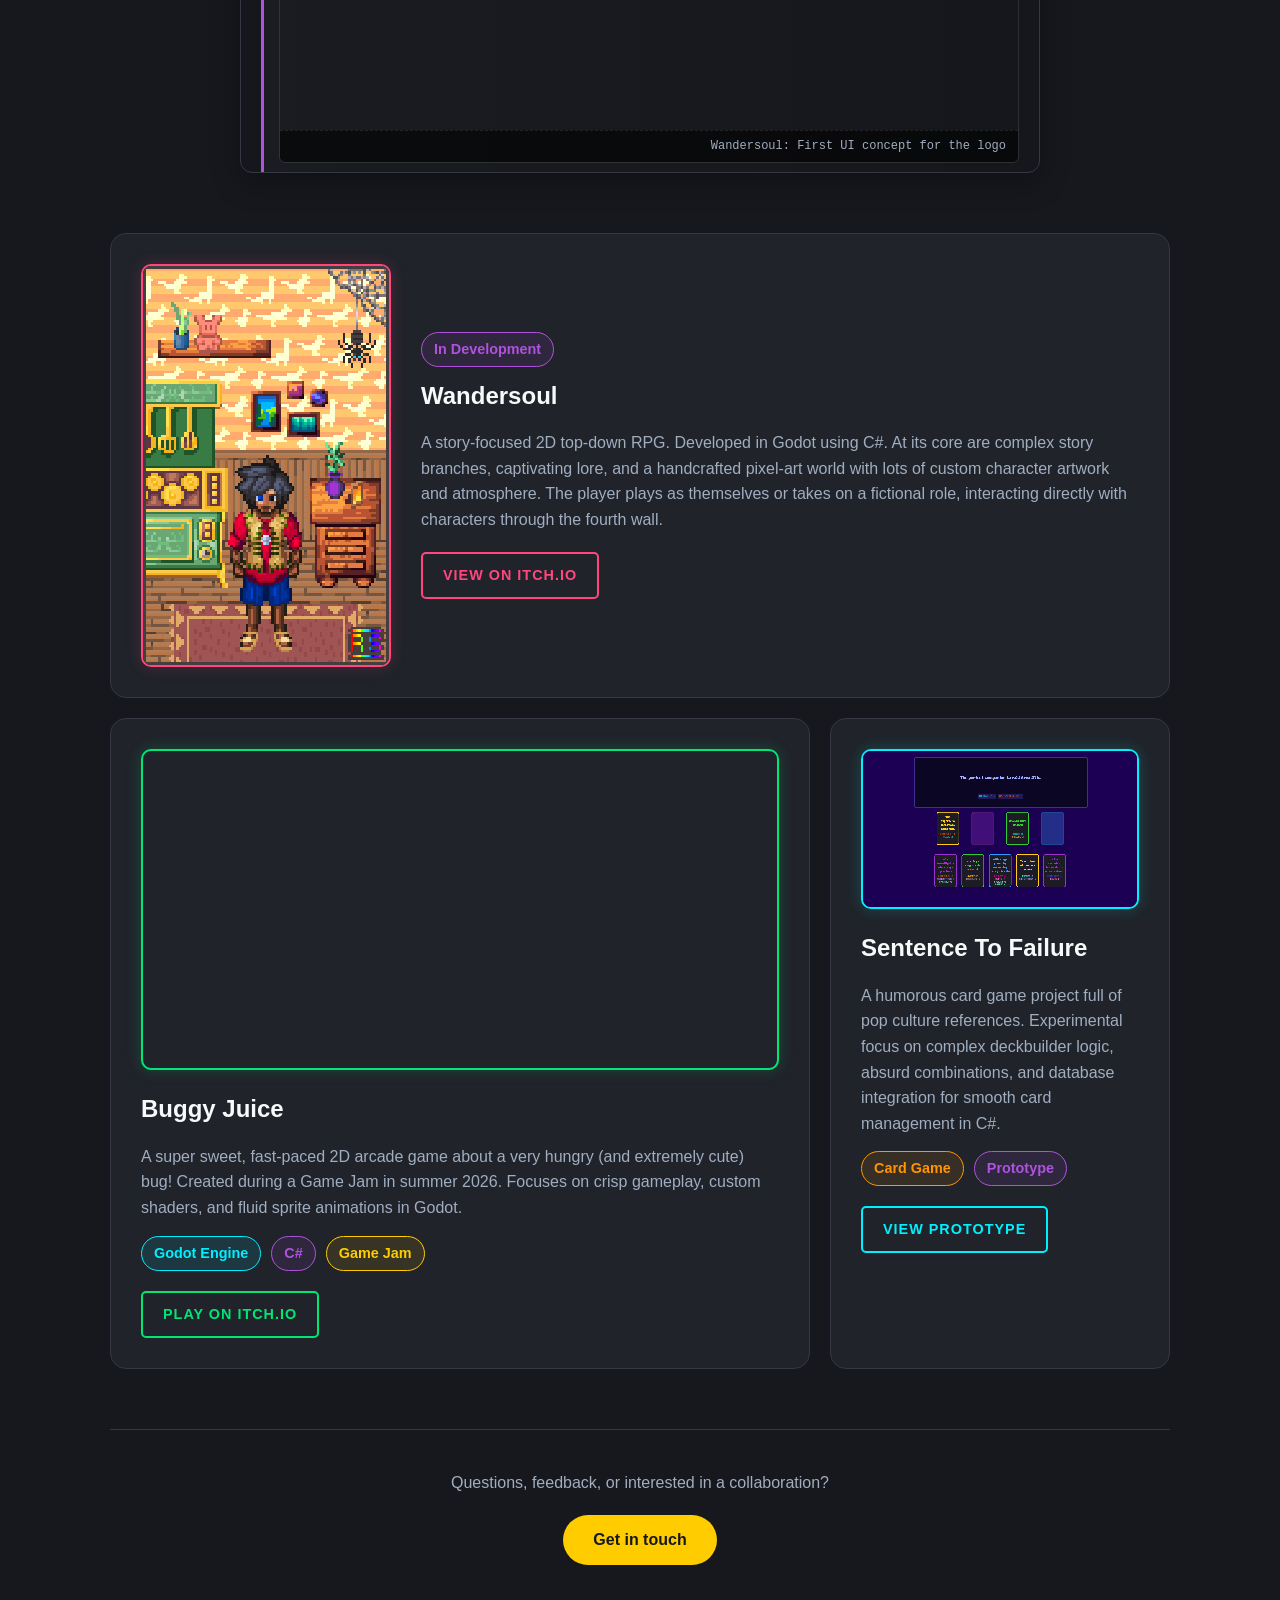
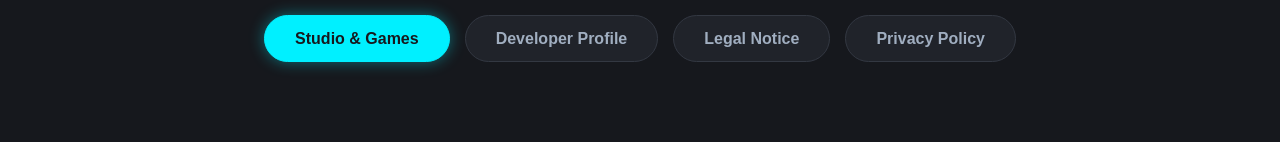
==== commit 1938e0ff: "keywords added" ====
--- a/index.html
+++ b/index.html
@@ -4,6 +4,7 @@
     <meta charset="UTF-8">
     <meta name="viewport" content="width=device-width, initial-scale=1.0">
     <title>Rainbowsaurus Games | Indie Game Studio</title>
+    <meta name="keywords" content="Rainbowsaurus Games, Indie Game Studio, Godot Engine, C# Game Development, Pixel Art, 2D RPG, Wandersoul, Yu Abendroth, Buggy Juice, UI/UX Design">
     <link rel="icon" type="image/svg+xml" href="graphics/favicon.svg">
     <meta name="description" content="Discover Rainbowsaurus Games – an independent indie game studio focused on Godot, C#, atmospheric pixel art, and the 2D RPG Wandersoul.">
     <meta name="google-site-verification" content="google-site-verification=RTpRKqdhZVk2YWy2exUzlrP7iewX-W0zW5m9p5V91Ak">
--- a/style.css
+++ b/style.css
@@ -155,15 +155,17 @@
     }
 
 .flag-de {
-    background: linear-gradient(to bottom, #000000 0%, #000000 33.3%, #FF0000 33.3%, #FF0000 66.6%, #FFCC00 66.6%, #FFCC00 100%) !important;
+    background-image: url('graphics/flag_de.svg') !important;
+    background-size: cover !important;
+    background-position: center !important;
     background-repeat: no-repeat !important;
-    background-size: 100% 100% !important;
 }
 
 .flag-en {
-    background: linear-gradient(135deg, #012169 0%, #012169 40%, #C8102E 40%, #C8102E 60%, #012169 60%, #012169 100%) !important;
+    background-image: url('graphics/flag_en.svg') !important;
+    background-size: cover !important;
+    background-position: center !important;
     background-repeat: no-repeat !important;
-    background-size: 100% 100% !important;
 }
 
 /* --- 5. STUDIO STARTSEITE --- */
@@ -190,7 +192,7 @@
     left: 0;
     width: 100%;
     height: 100%;
-    object-fit: cover;
+    object-fit: contain; /* Fix für den Regenbogenkreis */
     z-index: 0;
     opacity: 0.3;
 }
@@ -201,8 +203,10 @@
     left: 0;
     width: 100%;
     height: 100%;
-    background: rgba(22, 24, 29, 0.3);
-    box-shadow: inset 0 0 150px rgba(0,0,0, 1);
+    /* Erzeugt einen weichen Verlauf von transparent in der Mitte zur Hintergrundfarbe am Rand */
+    background: radial-gradient(circle, transparent 35%, var(--bg-main) 75%);
+    /* Ein zusätzlicher, sehr dicker innerer Schatten verwischt die äußersten Kanten komplett */
+    box-shadow: inset 0 0 200px 100px var(--bg-main);
     pointer-events: none;
     z-index: 1;
 }
@@ -280,6 +284,21 @@
         animation: bubblePop 0.4s cubic-bezier(0.175, 0.885, 0.32, 1.275) forwards, floatBubble 3s ease-in-out infinite 0.4s;
     }
 
+/* EASTER EGG SPRECHBLASE (Profilbild) */
+.profile-bubble {
+    bottom: 80%;
+    left: 65%;
+    width: max-content;
+    max-width: 250px;
+    pointer-events: none; /* Wichtig: Die Blase darf den Hover-Effekt nicht stören! */
+    z-index: 20;
+}
+
+/* Der Auslöser: Hover auf den Container startet die Pop-Animation */
+.profile-container:hover .profile-bubble {
+    animation: bubblePop 0.4s cubic-bezier(0.175, 0.885, 0.32, 1.275) forwards, floatBubble 3s ease-in-out infinite 0.4s;
+}
+
 @keyframes bubblePop {
     0% { transform: scale(0); opacity: 0; }
     100% { transform: scale(1); opacity: 1; }
@@ -905,7 +924,7 @@
     }
 
 .tab-cyan:hover, .tab-cyan.active { background-color: var(--accent-cyan); border-color: var(--accent-cyan); color: var(--bg-main); box-shadow: 0 0 15px rgba(0, 240, 255, 0.4); }
-.tab-pink:hover, .tab-pink.active { background-color: var(--accent-pink); border-color: var(--accent-pink); color: var(--text-main); box-shadow: 0 0 15px rgba(255, 71, 126, 0.4); }
+.tab-pink:hover, .tab-pink.active { background-color: var(--accent-pink); border-color: var(--accent-pink); color: var(--bg-main); box-shadow: 0 0 15px rgba(255, 71, 126, 0.4); }
 .tab-yellow:hover, .tab-yellow.active { background-color: var(--accent-yellow); border-color: var(--accent-yellow); color: var(--bg-main); box-shadow: 0 0 15px rgba(255, 204, 0, 0.4); }
 .tab-green:hover, .tab-green.active { background-color: var(--accent-green); border-color: var(--accent-green); color: var(--bg-main); box-shadow: 0 0 15px rgba(0, 230, 118, 0.4); }
 
@@ -1348,6 +1367,44 @@
             border-bottom: none;
         }
 
+    /* Dino-Sprechblase Handy-Fix: Dreieck nach oben drehen */
+    #dino-bubble {
+        margin-top: 15px !important; /* Etwas Abstand zum Dino-Kopf */
+    }
+
+        #dino-bubble::after {
+            top: -10px !important; /* Setzt das Dreieck an die Oberkante */
+            bottom: auto !important; /* Deaktiviert die Unterkante */
+            left: 50% !important; /* Zentriert das Dreieck */
+            transform: translateX(-50%) !important;
+            border-top: none !important; /* Entfernt das alte nach-unten-Dreieck */
+            border-bottom: 10px solid var(--text-main) !important; /* Malt ein neues nach-oben-Dreieck */
+        }
+
+    /* Easter Egg Handy-Fix */
+    .profile-bubble {
+        position: absolute !important;
+        bottom: 95% !important;
+        left: 50% !important;
+        margin-left: -125px !important;
+        width: 250px !important;
+        min-height: 85px !important; /* Zwingt die Box IMMER weit genug auf */
+        display: flex !important; /* Flexbox repariert das eingedrückte Innenleben */
+        flex-direction: column !important;
+        align-items: center !important; /* Zentriert den Text vertikal */
+        justify-content: center !important; /* Zentriert horizontal */
+        white-space: normal !important;
+        line-height: 1.4 !important;
+        padding: 15px !important;
+        transform-origin: bottom center !important; /* Wächst sauber aus der Mitte heraus */
+        box-sizing: border-box !important;
+    }
+
+        .profile-bubble::after {
+            left: 50% !important;
+            margin-left: -8px !important; /* Positioniert das kleine Sprechblasen-Dreieck exakt mittig */
+        }
+
     .studio-tagline {
         font-size: 1rem;
         padding: 0 20px;
@@ -1541,7 +1598,7 @@
     border-radius: 6px;
     border: 1px solid rgba(255, 255, 255, 0.1);
     overflow: hidden;
-    background-color: #000;
+    background-color: transparent; /* Verhindert schwarze Boxen hinter PNGs */
 }
 
     .news-media img {
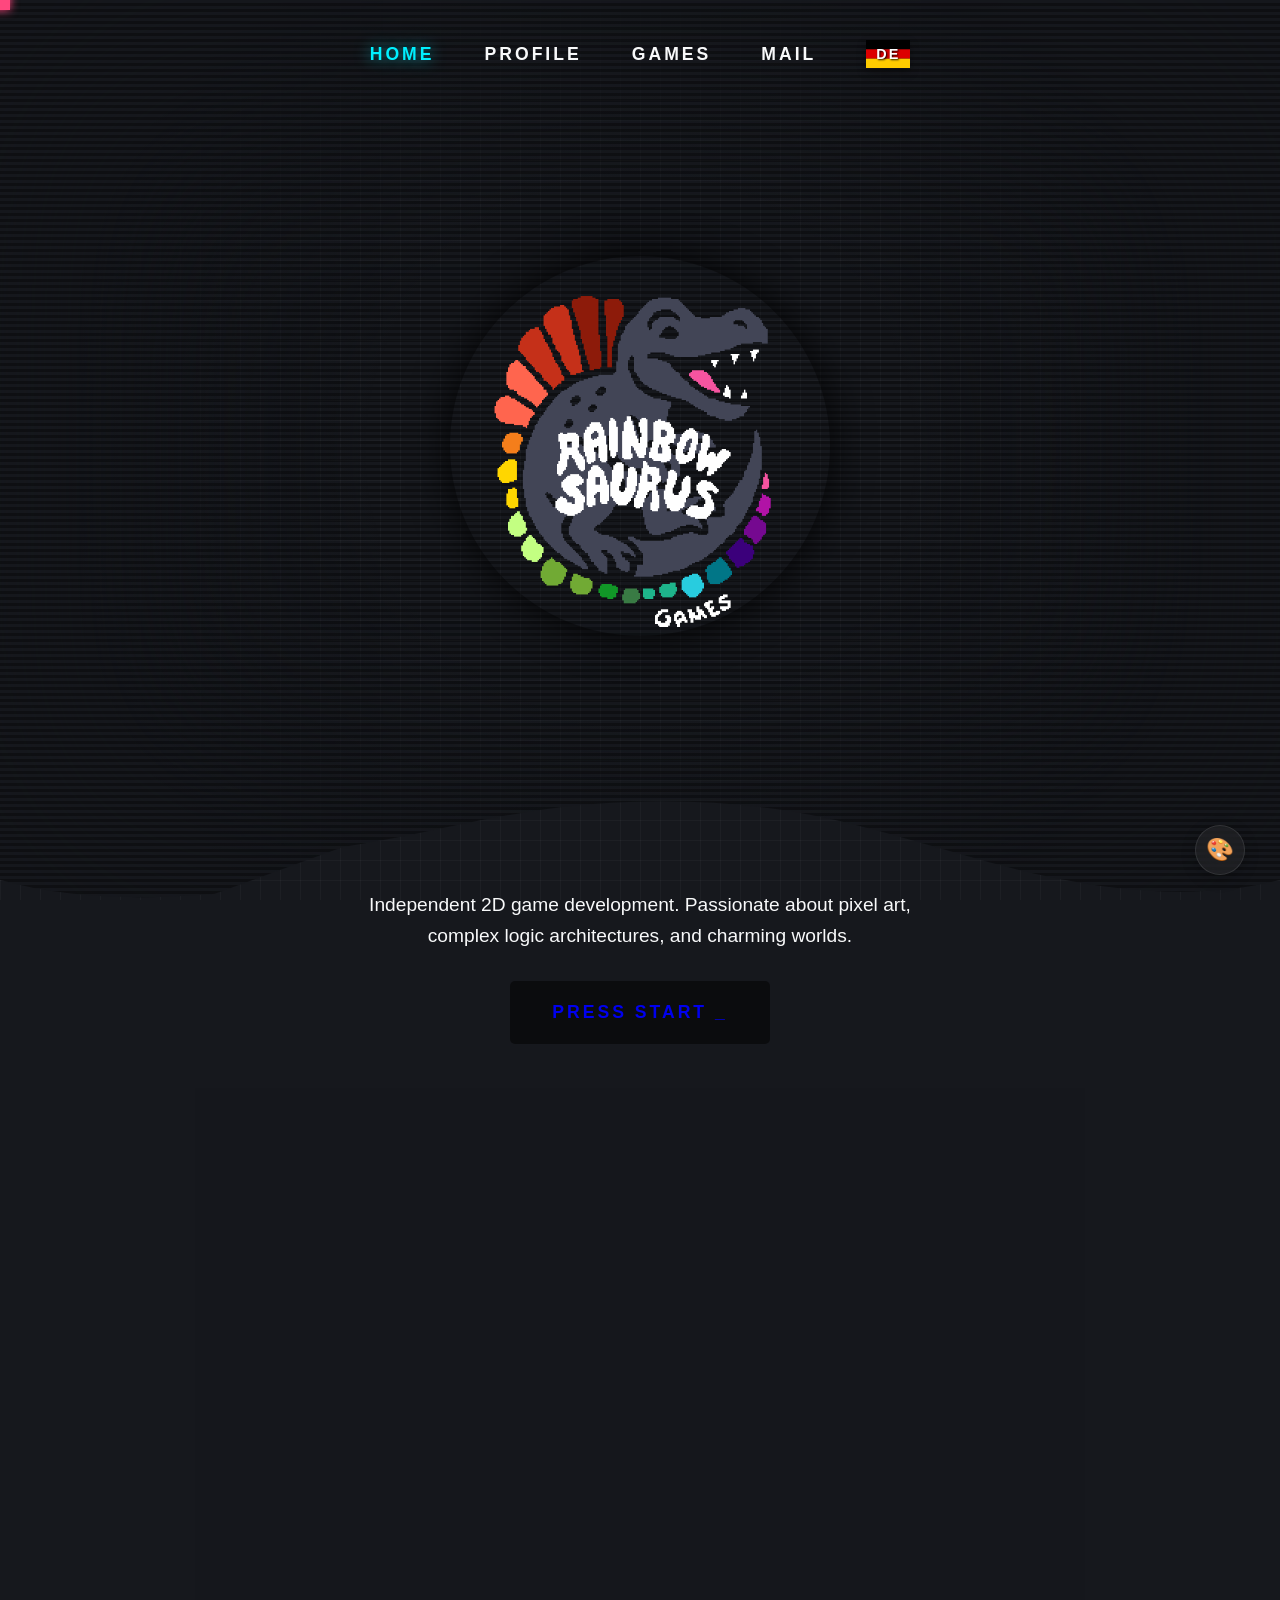
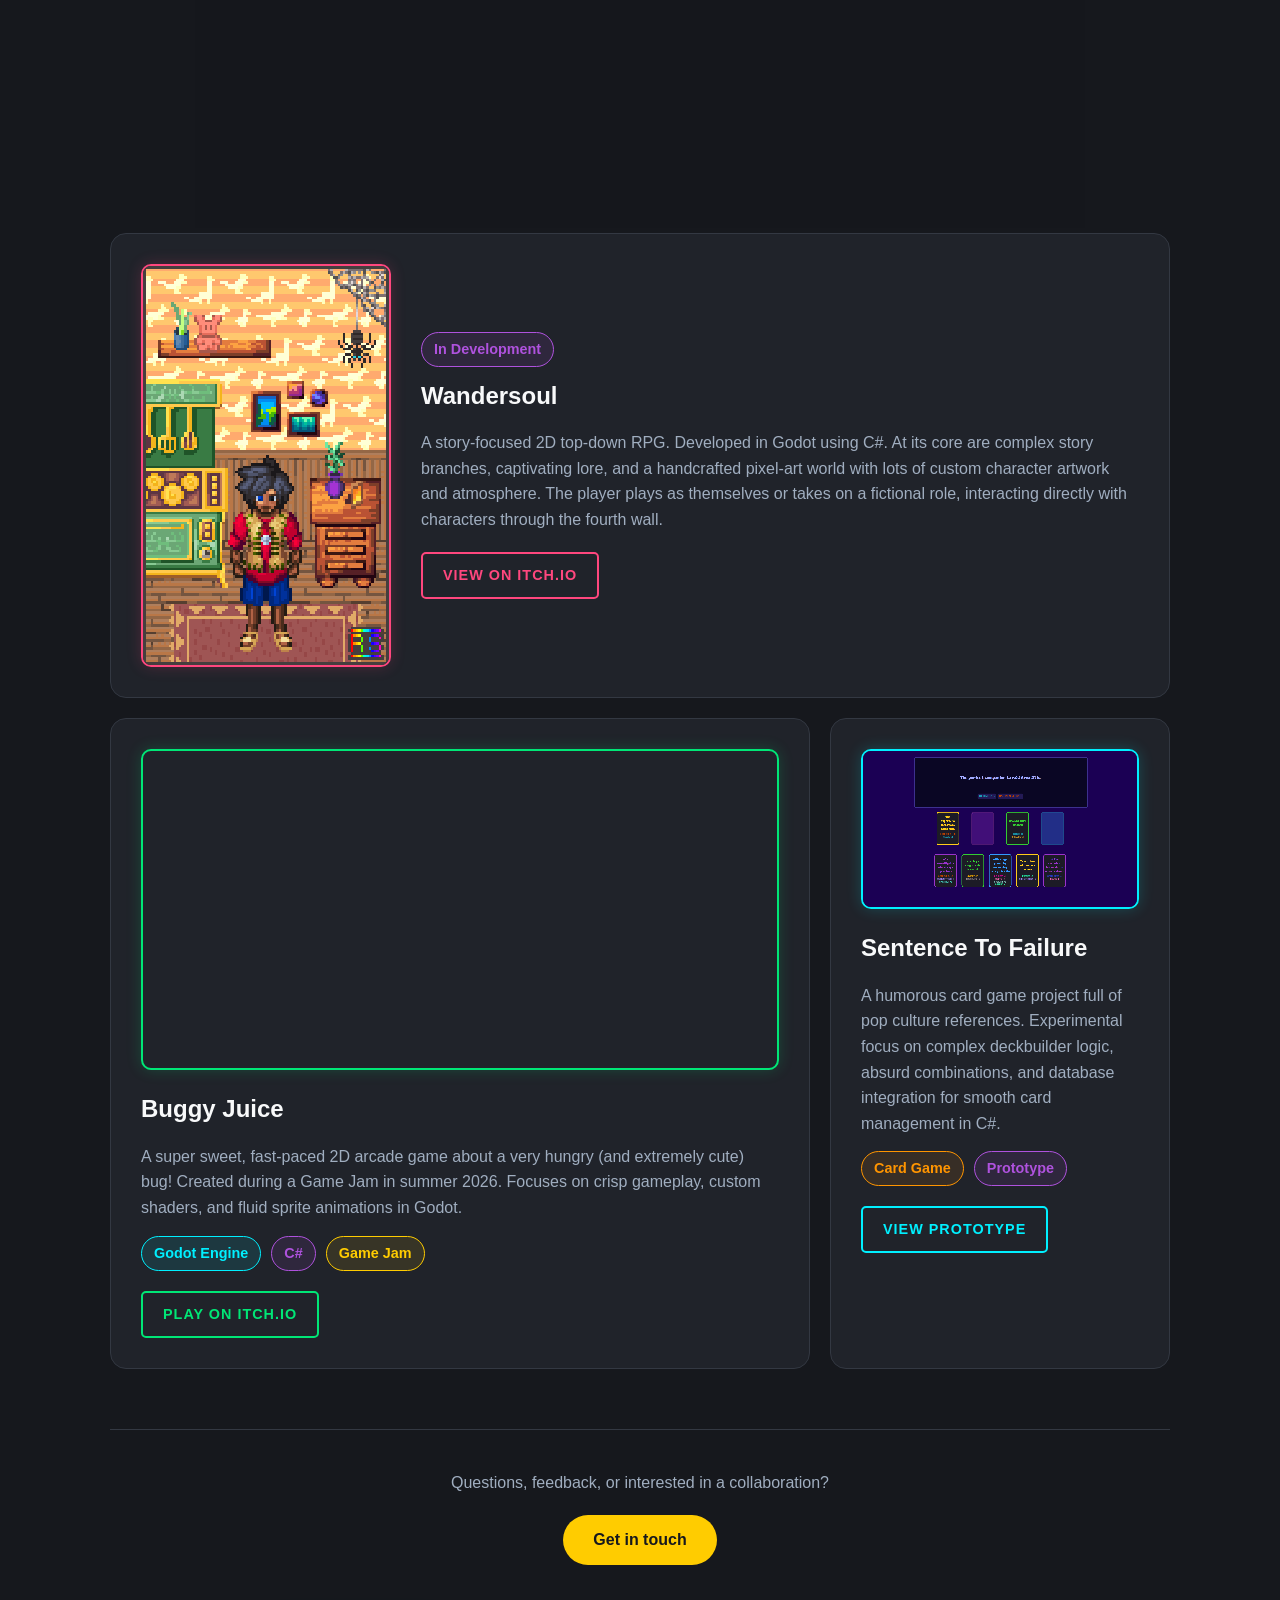
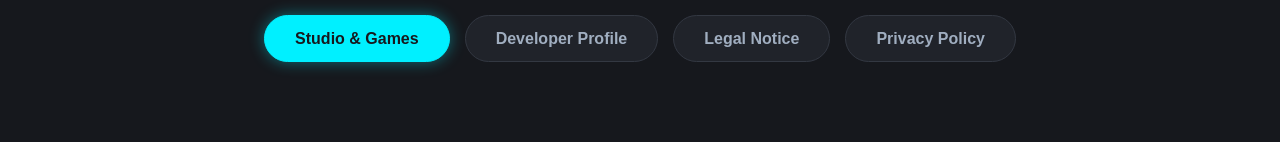
==== commit ced30b6b: "Added Correct Itch Link" ====
--- a/index.html
+++ b/index.html
@@ -23,7 +23,7 @@
     <nav class="top-nav">
         <a href="index.html" class="nav-cyan active">HOME</a>
         <a href="about.html" class="nav-pink">PROFILE</a>
-        <a href="https://itch.io" target="_blank" class="nav-yellow">GAMES</a>
+        <a href="https://rainbowsaurus.itch.io/" target="_blank" class="nav-yellow">GAMES</a>
         <a href="mailto:yuabendroth@gmail.com" class="nav-green">MAIL</a>
         <a href="index_de.html" class="nav-lang flag-de" onclick="localStorage.setItem('langPref', 'de')">DE</a>
     </nav>
